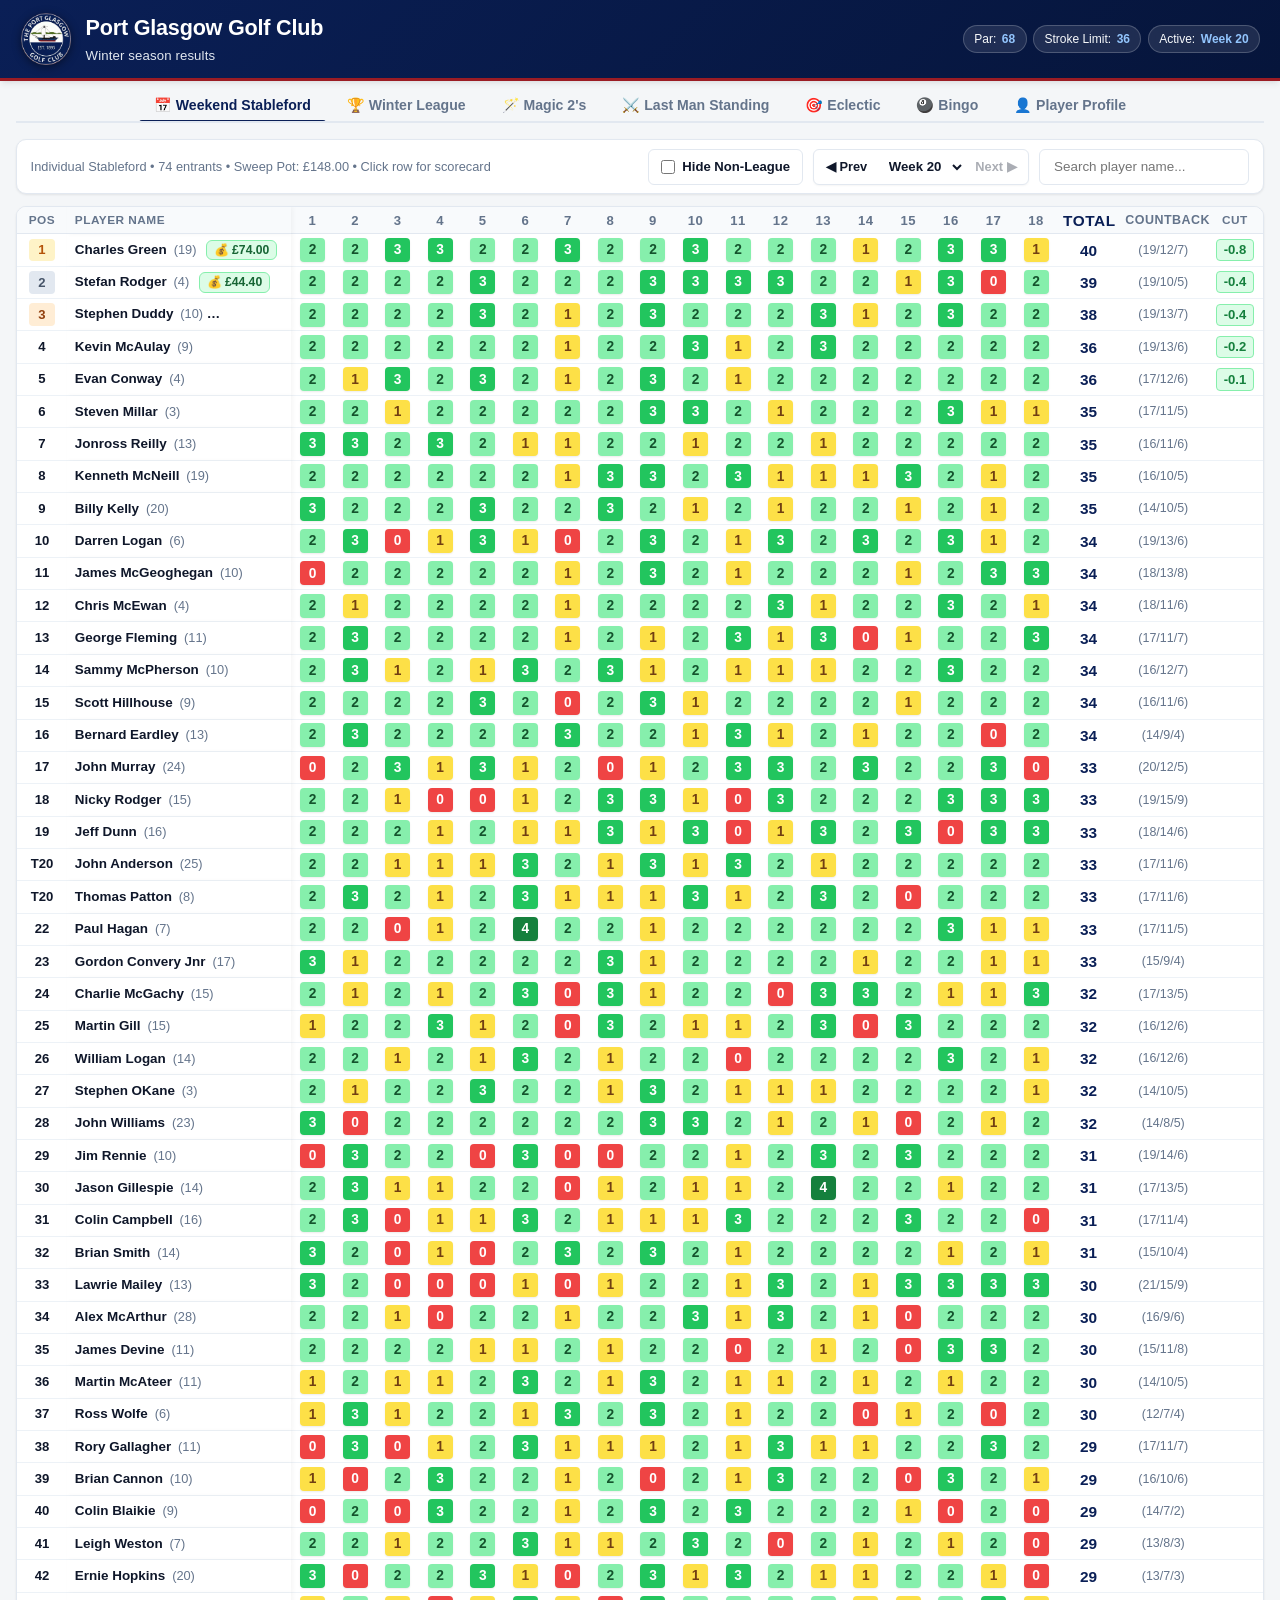
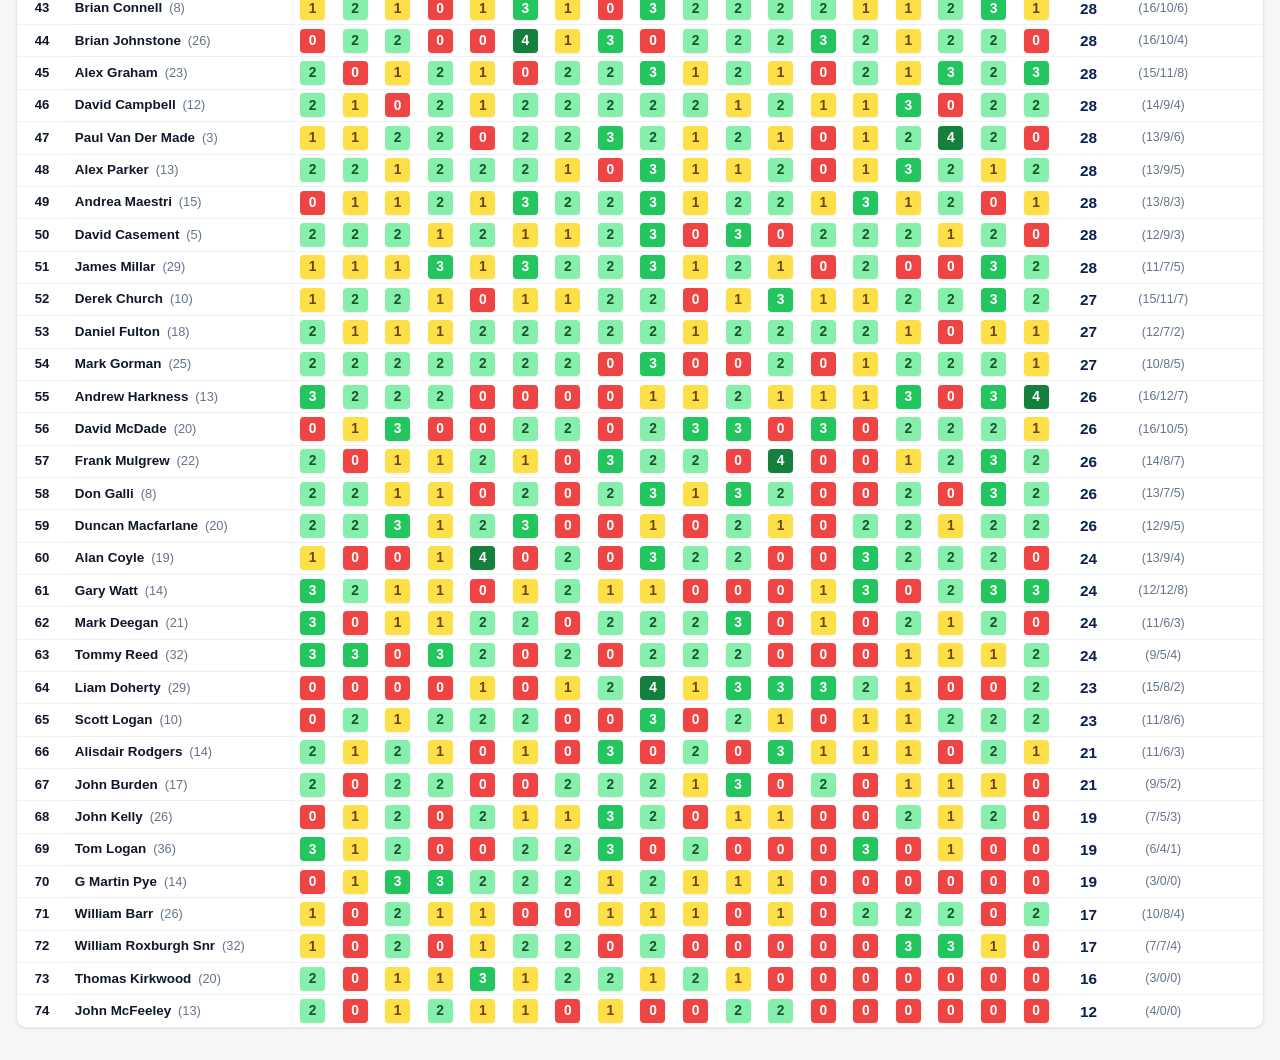
==== index.html @ cb38405d "Refine Magic 2s results display Simplify hole chips, show rollover amounts and prize details, and di" ====
<!DOCTYPE html>
<html lang="en">
<head>
  <meta charset="UTF-8">
  <meta name="viewport" content="width=device-width, initial-scale=1.0">
  <meta http-equiv="Cache-Control" content="no-cache, no-store, must-revalidate">
  <meta http-equiv="Pragma" content="no-cache">
  <meta http-equiv="Expires" content="0">
  <title>Port Glasgow Golf Club - Winter Season Results</title>
  <link rel="stylesheet" href="style.css?v=20261020_magic2s_v3">
  <link rel="icon" type="image/png" href="image/pggc_logo.png">
</head>
<body>

  <!-- Local File Notice Banner (Shown when opened via file:// protocol without a server) -->
  <aside id="local-protocol-banner" class="local-notice" style="display: none;" aria-live="polite">
    <div>
      <strong>ℹ️ Local File Preview Mode:</strong> Running directly from disk via <code>file://</code> protocol. Modern web browsers restrict reading external files via <code>fetch()</code> on local drives. Embedded sample data has been loaded so you can test immediately. Once pushed to <strong>GitHub Pages</strong>, it runs 100% statically without any server. To test live disk JSON files locally, run <code>python -m http.server 8080</code> or run <code>start_server.bat</code>.
    </div>
    <button class="local-notice-close" id="local-notice-close" aria-label="Dismiss notice">&times;</button>
  </aside>

  <!-- Site Header -->
  <header class="site-header">
    <div class="header-container">
      <div class="brand-wrapper">
        <img src="image/pggc_logo.png" alt="Port Glasgow Golf Club Crest" class="brand-logo-img">
        <div class="brand-titles">
          <h1>Port Glasgow Golf Club</h1>
          <p>Winter season results</p>
        </div>
      </div>
      <div class="meta-badges" id="league-meta-badges">
        <span class="meta-pill">Par: <strong id="meta-par">67</strong></span>
        <span class="meta-pill">Stroke Limit: <strong id="meta-stroke-limit">36</strong></span>
        <span class="meta-pill">Active: <strong id="meta-latest-week">Loading...</strong></span>
      </div>
    </div>
  </header>

  <!-- Navigation Tabs -->
  <div class="nav-container">
    <!-- Mobile Competition View Selector (Rendered on screens <= 1024px) -->
    <div class="mobile-nav-wrapper">
      <label for="mobile-tab-select" class="sr-only">Select Competition View</label>
      <select id="mobile-tab-select" class="mobile-nav-select" aria-label="Select Competition View">
        <option value="tab-weekly" selected>📅 Weekend Stableford</option>
        <option value="tab-leaderboard">🏆 Winter League</option>
        <option value="tab-eclectic">🎯 Eclectic</option>
        <option value="tab-magic2s">🪄 Magic 2's</option>
        <option value="tab-lastman">⚔️ Last Man</option>
        <option value="tab-parbingo">🎱 Bingo</option>
        <option value="tab-player">👤 Player Profile</option>
      </select>
    </div>

    <!-- Desktop Tab Navigation (Rendered on screens > 1024px) -->
    <nav class="tab-nav" aria-label="Navigation Tabs">
      <button class="tab-btn active" data-tab="tab-weekly" id="btn-tab-weekly">
        📅 Weekend Stableford
      </button>
      <button class="tab-btn" data-tab="tab-leaderboard" id="btn-tab-leaderboard">
        🏆 Winter League
      </button>
      <button class="tab-btn" data-tab="tab-eclectic" id="btn-tab-eclectic">
        🎯 Eclectic
      </button>
      <button class="tab-btn" data-tab="tab-magic2s" id="btn-tab-magic2s">
        🪄 Magic 2's
      </button>
      <button class="tab-btn" data-tab="tab-lastman" id="btn-tab-lastman">
        ⚔️ Last Man
      </button>
      <button class="tab-btn" data-tab="tab-parbingo" id="btn-tab-parbingo">
        🎱 Bingo
      </button>
      <button class="tab-btn" data-tab="tab-player" id="btn-tab-player">
        👤 Player Profile
      </button>
    </nav>
  </div>

  <!-- Main Content -->
  <main class="main-wrapper">

    <!-- Loading State -->
    <div id="loading-state" class="loading-box">
      <div class="spinner"></div>
      <p>Loading course setup, club roster, and weekly scorecards...</p>
    </div>

    <!-- Error State -->
    <div id="error-state" class="empty-state" style="display: none;">
      <h3 style="color: #b91c1c; margin-bottom: 0.5rem;">Unable to load data</h3>
      <p id="error-message">Please check that the JSON files exist in the data/ directory.</p>
    </div>

    <!-- Tab 1: Weekly Competition -->
    <section id="tab-weekly" class="view-panel active">
      <!-- Info / Control Bar -->
      <div class="panel-header-bar">
        <div class="panel-info-group">
          <p id="weekly-subtitle" class="panel-info-text">Individual Stableford • Click row for scorecard</p>
        </div>
        <div class="panel-options-group">
          <label class="checkbox-control" for="weekly-hide-non-league" title="Hide non-league players / show league members only">
            <input type="checkbox" id="weekly-hide-non-league">
            <span>Hide Non-League</span>
          </label>
        </div>
        <div class="panel-nav-group">
          <div class="week-nav-group">
            <button type="button" id="btn-weekly-prev" class="week-nav-btn" title="View previous week scorecards">◀ Prev</button>
            <select id="week-select" class="select-control week-nav-select" title="Jump to specific week">
              <!-- Weeks populated dynamically -->
            </select>
            <button type="button" id="btn-weekly-next" class="week-nav-btn" title="View next week scorecards">Next ▶</button>
          </div>
        </div>
        <div class="panel-search-group">
          <input type="text" id="weekly-search" class="search-input" placeholder="Search player name...">
        </div>
      </div>

      <!-- Weekly Competition Table -->
      <div class="table-card">
        <div class="table-responsive">
          <table class="data-table" id="weekly-table">
            <thead>
              <tr>
                <th class="text-center pos-col" style="width: 4%;">Pos</th>
                <th class="sticky-col-name player-name-col" style="width: 19%;"><span class="th-full">Player Name</span><span class="th-short">Player</span></th>
                <th class="text-center hole-col" title="Hole 1 points">1</th>
                <th class="text-center hole-col" title="Hole 2 points">2</th>
                <th class="text-center hole-col" title="Hole 3 points">3</th>
                <th class="text-center hole-col" title="Hole 4 points">4</th>
                <th class="text-center hole-col" title="Hole 5 points">5</th>
                <th class="text-center hole-col" title="Hole 6 points">6</th>
                <th class="text-center hole-col" title="Hole 7 points">7</th>
                <th class="text-center hole-col" title="Hole 8 points">8</th>
                <th class="text-center hole-col" title="Hole 9 points">9</th>
                <th class="text-center hole-col" title="Hole 10 points">10</th>
                <th class="text-center hole-col" title="Hole 11 points">11</th>
                <th class="text-center hole-col" title="Hole 12 points">12</th>
                <th class="text-center hole-col" title="Hole 13 points">13</th>
                <th class="text-center hole-col" title="Hole 14 points">14</th>
                <th class="text-center hole-col" title="Hole 15 points">15</th>
                <th class="text-center hole-col" title="Hole 16 points">16</th>
                <th class="text-center hole-col" title="Hole 17 points">17</th>
                <th class="text-center hole-col" title="Hole 18 points">18</th>
                <th class="text-center total-score-col" style="width: 5%;" title="Total Stableford points">Total</th>
                <th class="text-center countback-col" style="width: 7%;" title="Countback: Back 9 / Back 6 / Back 3">Countback</th>
                <th class="text-center cut-col" style="width: 4.5%;" title="Handicap adjustment / cut earned this round">Cut</th>
              </tr>
            </thead>
            <tbody id="weekly-tbody">
              <!-- Rendered dynamically -->
            </tbody>
          </table>
        </div>
      </div>
    </section>

    <!-- Tab 2: Season Leaderboard -->
    <section id="tab-leaderboard" class="view-panel">
      <!-- Info / Control Bar -->
      <div class="panel-header-bar">
        <div class="panel-info-group">
          <p id="leaderboard-subtitle" class="panel-info-text">Best 10 stableford scores</p>
        </div>
        <div class="panel-nav-group">
          <div class="week-nav-group">
            <button type="button" id="btn-leaderboard-prev" class="week-nav-btn" title="View previous week league table">◀ Prev</button>
            <select id="leaderboard-week-select" class="select-control week-nav-select" title="Jump to specific week">
              <!-- Dynamically populated -->
            </select>
            <button type="button" id="btn-leaderboard-next" class="week-nav-btn" title="View next week league table">Next ▶</button>
          </div>
        </div>
        <div class="panel-search-group">
          <input type="text" id="leaderboard-search" class="search-input" placeholder="Search player name...">
        </div>
      </div>

      <!-- Leaderboard Table -->
      <div class="table-card">
        <div class="table-responsive">
          <table class="data-table" id="leaderboard-table">
            <thead>
              <tr>
                <th class="text-center pos-col sortable-th" data-sort="pos" style="width: 4%;" title="Click to sort by Position (Smallest to Largest / Largest to Smallest)"><span class="th-full">Pos</span><span class="th-short">Pos</span><span class="sort-icon"></span></th>
                <th class="sticky-col-name player-name-col" style="width: 18%;"><span class="th-full">Player Name</span><span class="th-short">Player</span></th>
                <th class="text-center total-cut-col sortable-th" data-sort="cut" style="width: 7%;" title="Click to sort by Total Cut (Smallest to Largest / Largest to Smallest)"><span class="th-full">Total Cut</span><span class="th-short">Cut</span><span class="sort-icon"></span></th>
                <th class="text-center rounds-col sortable-th" data-sort="round" style="width: 6%;" title="Click to sort by Rounds Played"><span class="th-full">Rounds</span><span class="th-short">Rounds</span><span class="sort-icon"></span></th>
                <th class="text-center avg-col col-desktop-only sortable-th" data-sort="avg" style="width: 6%;" title="Click to sort by Average points (Sum of all rounds played / Rounds played)"><span class="th-full">Average</span><span class="th-short">Avg</span><span class="sort-icon"></span></th>
                <th class="text-center money-col col-desktop-only sortable-th" data-sort="money" style="width: 8%;" title="Click to sort by Prize Money Won"><span class="th-full">Money Won</span><span class="th-short">Won</span><span class="sort-icon"></span></th>
                <th class="text-center score-col" style="width: 4.4%;" title="1st best score">1</th>
                <th class="text-center score-col" style="width: 4.4%;" title="2nd best score">2</th>
                <th class="text-center score-col" style="width: 4.4%;" title="3rd best score">3</th>
                <th class="text-center score-col" style="width: 4.4%;" title="4th best score">4</th>
                <th class="text-center score-col" style="width: 4.4%;" title="5th best score">5</th>
                <th class="text-center score-col" style="width: 4.4%;" title="6th best score">6</th>
                <th class="text-center score-col" style="width: 4.4%;" title="7th best score">7</th>
                <th class="text-center score-col" style="width: 4.4%;" title="8th best score">8</th>
                <th class="text-center score-col" style="width: 4.4%;" title="9th best score">9</th>
                <th class="text-center score-col" style="width: 4.4%;" title="10th best score">10</th>
                <th class="text-center total-score-col sortable-th" data-sort="total" style="width: 7%;" title="Click to sort by Total Score"><span class="th-full">Total</span><span class="th-short">Total</span><span class="sort-icon"></span></th>
                <th class="text-center hilo-col col-mobile-only" title="Best score / 10th best score (Drop score)">Hi/Lo</th>
              </tr>
            </thead>
            <tbody id="leaderboard-tbody">
              <!-- Rendered dynamically -->
            </tbody>
          </table>
        </div>
      </div>
    </section>

    <!-- Tab: Eclectic Competition -->
    <section id="tab-eclectic" class="view-panel">
      <!-- Info / Control Bar -->
      <div class="panel-header-bar">
        <div class="panel-info-group">
          <p id="eclectic-subtitle" class="panel-info-text">Best Stableford score on each hole accumulated across all rounds • Ranked by Eclectic total</p>
        </div>
        <div class="panel-options-group">
          <div class="filter-group">
            <label for="eclectic-scoring-mode">Winner:</label>
            <select id="eclectic-scoring-mode" class="select-control" title="Rank by Nett or Points">
              <option value="nett" selected>Nett</option>
              <option value="points">Points</option>
            </select>
          </div>
          <label class="checkbox-control" for="eclectic-hide-non-league" title="Hide non-league players / show league members only">
            <input type="checkbox" id="eclectic-hide-non-league">
            <span>Hide Non-League</span>
          </label>
        </div>
        <div class="panel-nav-group">
          <div class="week-nav-group">
            <button type="button" id="btn-eclectic-prev" class="week-nav-btn" title="View previous week eclectic table">◀ Prev</button>
            <select id="eclectic-week-select" class="select-control week-nav-select" title="Jump to specific week">
              <!-- Dynamically populated -->
            </select>
            <button type="button" id="btn-eclectic-next" class="week-nav-btn" title="View next week eclectic table">Next ▶</button>
          </div>
        </div>
        <div class="panel-search-group">
          <input type="text" id="eclectic-search" class="search-input" placeholder="Search player name...">
        </div>
      </div>

      <!-- Eclectic Table -->
      <div class="table-card">
        <div class="table-responsive">
          <table class="data-table" id="eclectic-table">
            <thead>
              <tr id="eclectic-thead-tr">
                <th class="text-center pos-col" style="width: 4%;">Pos</th>
                <th class="sticky-col-name player-name-col" style="width: 18%;"><span class="th-full">Player Name</span><span class="th-short">Player</span></th>
                <th class="text-center rounds-col" style="width: 5%;" title="Rounds played up to this week"><span class="th-full">Rounds</span><span class="th-short">Rounds</span></th>
                <th class="text-center total-score-col points-col" style="width: 5.5%;" title="Eclectic Total Stableford points"><span class="th-full">Points</span><span class="th-short">Pts</span></th>
                <th class="text-center total-score-col nett-col" style="width: 5.5%;" title="Nett Score (Points - playing handicap strokes as of this round)">Nett</th>
                <th class="text-center hole-col" title="Hole 1 best score">1</th>
                <th class="text-center hole-col" title="Hole 2 best score">2</th>
                <th class="text-center hole-col" title="Hole 3 best score">3</th>
                <th class="text-center hole-col" title="Hole 4 best score">4</th>
                <th class="text-center hole-col" title="Hole 5 best score">5</th>
                <th class="text-center hole-col" title="Hole 6 best score">6</th>
                <th class="text-center hole-col" title="Hole 7 best score">7</th>
                <th class="text-center hole-col" title="Hole 8 best score">8</th>
                <th class="text-center hole-col" title="Hole 9 best score">9</th>
                <th class="text-center hole-col" title="Hole 10 best score">10</th>
                <th class="text-center hole-col" title="Hole 11 best score">11</th>
                <th class="text-center hole-col" title="Hole 12 best score">12</th>
                <th class="text-center hole-col" title="Hole 13 best score">13</th>
                <th class="text-center hole-col" title="Hole 14 best score">14</th>
                <th class="text-center hole-col" title="Hole 15 best score">15</th>
                <th class="text-center hole-col" title="Hole 16 best score">16</th>
                <th class="text-center hole-col" title="Hole 17 best score">17</th>
                <th class="text-center hole-col" title="Hole 18 best score">18</th>
              </tr>
            </thead>
            <tbody id="eclectic-tbody">
              <!-- Rendered dynamically -->
            </tbody>
          </table>
        </div>
      </div>
    </section>

    <!-- Tab: Magic 2's Competition -->
    <section id="tab-magic2s" class="view-panel">
      <!-- Info / Control Bar -->
      <div class="panel-header-bar">
        <div class="panel-info-group">
          <p id="magic2s-subtitle" class="panel-info-text">£1.00 per entrant • League members only • Gross 2 on 3 drawn Par 3s (or any Par 4 / Par 5) • Unwon prize pots roll over</p>
        </div>
        <div class="panel-nav-group">
          <div class="week-nav-group">
            <button type="button" id="btn-magic2s-prev" class="week-nav-btn" title="View previous week Magic 2's">◀ Prev</button>
            <select id="magic2s-week-select" class="select-control week-nav-select" title="Jump to specific week">
              <!-- Dynamically populated -->
            </select>
            <button type="button" id="btn-magic2s-next" class="week-nav-btn" title="View next week Magic 2's">Next ▶</button>
          </div>
        </div>
        <div class="panel-search-group">
          <input type="text" id="magic2s-search" class="search-input" placeholder="Search player name...">
        </div>
      </div>

      <!-- Drawn Holes & Prize Pot Callout Banner -->
      <div id="magic2s-draw-card" class="magic2s-banner">
        <!-- Rendered dynamically -->
      </div>

      <!-- Magic 2's Financial & Entrant Breakdown Metric Cards -->
      <div id="magic2s-metrics-card" class="magic2s-stats-grid">
        <!-- Rendered dynamically -->
      </div>

      <!-- Weekly Magic 2's Table -->
      <div class="table-card" id="magic2s-weekly-table-card">
        <div class="table-responsive">
          <table class="data-table" id="magic2s-weekly-table">
            <thead>
              <tr>
                <th class="text-center week-col" style="width: 55px;" title="Competition Week"><span class="th-full">Week</span><span class="th-short">Wk</span></th>
                <th class="sticky-col-name player-name-col" style="width: 260px;"><span class="th-full">Player Name</span><span class="th-short">Player</span></th>
                <th class="text-center magic2s-count-col" style="width: 90px;" title="Number of Magic 2s scored this round"><span class="th-full">Magic 2s</span><span class="th-short">Magic</span></th>
                <th class="text-center magic2s-details-col" style="width: 260px;" title="All 6 Par 3s: Grey = Non-qualifier, Green = Qualifier, Gold = Magic 2"><span class="th-full">Details</span><span class="th-short">Details</span></th>
                <th class="text-center magic2s-prize-col" style="width: 100px;" title="Magic 2's Prize Won"><span class="th-full">Prize</span><span class="th-short">Prize</span></th>
              </tr>
            </thead>
            <tbody id="magic2s-weekly-tbody">
              <!-- Rendered dynamically -->
            </tbody>
          </table>
        </div>
      </div>
    </section>

    <!-- Tab 5: Last Man Standing -->
    <section id="tab-lastman" class="view-panel">
      <!-- Info / Control Bar -->
      <div class="panel-header-bar">
        <div class="panel-info-group">
          <p id="lastman-subtitle" class="panel-info-text">Survival countdown competition • Need ≥ 2 pts on active hole to proceed • Lives save missed weeks • Last man standing wins</p>
        </div>
        <div class="panel-options-group">
          <div class="filter-group">
            <label for="lastman-filter-status">Status:</label>
            <select id="lastman-filter-status" class="select-control">
              <option value="all">All Entrants</option>
              <option value="alive">Alive Only</option>
              <option value="eliminated">Eliminated Only</option>
            </select>
          </div>
        </div>
        <div class="panel-nav-group">
          <div class="week-nav-group">
            <button type="button" id="btn-lastman-prev" class="week-nav-btn" title="View previous week">◀ Prev</button>
            <select id="lastman-week-select" class="select-control week-nav-select" title="Jump to specific week">
              <!-- Dynamically populated -->
            </select>
            <button type="button" id="btn-lastman-next" class="week-nav-btn" title="View next week">Next ▶</button>
          </div>
        </div>
        <div class="panel-search-group">
          <input type="text" id="lastman-search" class="search-input" placeholder="Search player name...">
        </div>
      </div>

      <!-- Last Man Settings Bar -->
      <div class="lastman-settings-bar" id="lastman-settings-bar">
        <div class="lastman-settings-header">
          <span class="settings-title">⚙️ Competition Settings</span>
          <span class="settings-subtitle">Defaults loaded from <code>config/lastman.json</code></span>
        </div>
        <div class="lastman-settings-controls">
          <div class="setting-item">
            <label for="lastman-cfg-points">Qualify Points:</label>
            <select id="lastman-cfg-points" class="select-control">
              <option value="2">≥ 2 Points (Standard)</option>
              <option value="1">≥ 1 Point (Lenient)</option>
            </select>
          </div>
          <div class="setting-item">
            <label for="lastman-cfg-order">Hole Order:</label>
            <select id="lastman-cfg-order" class="select-control">
              <option value="si_desc">SI 18 - SI 1</option>
              <option value="si_asc">SI 1 - SI 18</option>
              <option value="hole_asc">Hole 1 - Hole 18</option>
              <option value="hole_desc">Hole 18 - Hole 1</option>
            </select>
          </div>
          <div class="setting-item">
            <label for="lastman-cfg-eligibility">Eligibility:</label>
            <select id="lastman-cfg-eligibility" class="select-control">
              <option value="league">Winter League Only</option>
              <option value="all">All Club Members</option>
            </select>
          </div>
          <div class="setting-item">
            <label for="lastman-cfg-lives">Starting Lives:</label>
            <select id="lastman-cfg-lives" class="select-control">
              <option value="0">0 Lives</option>
              <option value="1">1 Life</option>
              <option value="2">2 Lives</option>
              <option value="3">3 Lives</option>
              <option value="4">4 Lives</option>
              <option value="5">5 Lives</option>
            </select>
          </div>
          <div class="setting-item">
            <label class="checkbox-control" for="lastman-cfg-hide-unplayed" title="Hide players who were eliminated due to running out of lives without having played any round">
              <input type="checkbox" id="lastman-cfg-hide-unplayed">
              <span>Hide 0-round eliminations</span>
            </label>
          </div>
          <button type="button" id="btn-reset-lastman-cfg" class="quick-pick-btn" title="Reset settings to config/lastman.json values">
            ↺ Reset
          </button>
        </div>
      </div>

      <!-- Last Man Summary Banner -->
      <div class="lastman-banner-card" id="lastman-banner">
        <!-- Rendered dynamically -->
      </div>

      <!-- Last Man Table -->
      <div class="table-card">
        <div class="table-responsive">
          <table class="data-table" id="lastman-table">
            <thead>
              <tr id="lastman-thead-tr">
                <!-- Rendered dynamically -->
              </tr>
            </thead>
            <tbody id="lastman-tbody">
              <!-- Rendered dynamically -->
            </tbody>
          </table>
        </div>
      </div>
    </section>

    <!-- Tab: Bingo (Gross Pars & Net Birdies) -->
    <section id="tab-parbingo" class="view-panel">
      <!-- Info / Control Bar -->
      <div class="panel-header-bar">
        <div class="panel-info-group">
          <p id="parbingo-subtitle" class="panel-info-text">First player to record a qualifying score on every hole wins</p>
        </div>
        <div class="panel-options-group">
          <div class="bingo-mode-toggle" role="group" aria-label="Bingo Mode Selection">
            <button type="button" id="btn-bingo-mode-gross" class="bingo-mode-btn active" title="Show Gross Pars Bingo (Gross par or better on every hole)">Gross Pars</button>
            <button type="button" id="btn-bingo-mode-nett" class="bingo-mode-btn" title="Show Net Birdies Bingo (Nett birdie or better on every hole)">Net Birdies</button>
          </div>
          <div class="filter-group">
            <label for="parbingo-filter-eligibility">Eligibility:</label>
            <select id="parbingo-filter-eligibility" class="select-control" title="Filter by competition eligibility">
              <option value="league" selected>League Members Only</option>
              <option value="all">All Players (Open)</option>
            </select>
          </div>
        </div>
        <div class="panel-nav-group">
          <div class="week-nav-group">
            <button type="button" id="btn-parbingo-prev" class="week-nav-btn" title="View previous week Bingo">◀ Prev</button>
            <select id="parbingo-week-select" class="select-control week-nav-select" title="Jump to specific week">
              <!-- Dynamically populated -->
            </select>
            <button type="button" id="btn-parbingo-next" class="week-nav-btn" title="View next week Bingo">Next ▶</button>
          </div>
        </div>
        <div class="panel-search-group">
          <input type="text" id="parbingo-search" class="search-input" placeholder="Search player name...">
        </div>
      </div>

      <!-- Winner / Progress Callout Banner -->
      <div id="parbingo-banner" class="parbingo-banner-card">
        <!-- Rendered dynamically -->
      </div>

      <!-- Par Bingo Table -->
      <div class="table-card">
        <div class="table-responsive">
          <table class="data-table" id="parbingo-table">
            <thead>
              <tr id="parbingo-thead-tr">
                <!-- Dynamically populated -->
              </tr>
            </thead>
            <tbody id="parbingo-tbody">
              <!-- Rendered dynamically -->
            </tbody>
          </table>
        </div>
      </div>
    </section>

    <!-- Tab: Player Profile & Handicap Roster -->
    <section id="tab-player" class="view-panel">
      <!-- Sub-view Mode Switcher Bar -->
      <div class="panel-header-bar players-mode-bar">
        <div class="players-mode-toggle" role="group" aria-label="Player Profile View Selection">
          <button type="button" id="btn-players-mode-profile" class="players-mode-btn active" title="View Individual Player Profile & Scorecards">👤 Player Details</button>
          <button type="button" id="btn-players-mode-roster" class="players-mode-btn" title="View League Handicap Matrix & Cuts Roster">📋 Handicap Roster</button>
        </div>
      </div>

      <!-- Sub-view 1: Individual Player Profile & Season Record -->
      <div id="players-profile-view" class="players-subview">
        <!-- Info / Control Bar -->
        <div class="panel-header-bar">
          <div class="panel-info-group">
            <p class="panel-info-text">Inspect complete scoring history, individual scorecards, scoring averages, and tournament winnings for any member</p>
          </div>
          <div class="panel-options-group">
            <button type="button" id="btn-goto-roster" class="quick-pick-btn" title="View full league handicap matrix">📋 View Handicap Roster</button>
          </div>
          <div class="panel-search-group">
            <div class="player-search-wrapper">
              <input type="text" id="player-search-input" class="search-input" placeholder="Search player name..." autocomplete="off">
              <div id="player-suggestions" class="player-suggestions-box" style="display: none;"></div>
            </div>
          </div>
        </div>

        <!-- Player Content Area -->
        <div id="player-content-area">
          <!-- Initial prompt when no player selected -->
          <div id="player-empty-prompt" class="empty-state">
            <div style="font-size: 2.5rem; margin-bottom: 0.5rem;">🏌️‍♂️</div>
            <h3 style="font-size: 1.15rem; color: var(--text-main); margin-bottom: 0.35rem;">Select a Member to Track</h3>
            <p style="color: var(--text-muted); max-width: 500px; margin: 0 auto 1.25rem auto;">
              Search for a club member above or pick from the active players below to inspect their full season record of Stableford scores.
            </p>
            <div id="player-quick-picks" class="quick-picks-container">
              <!-- Dynamic quick pick buttons -->
            </div>
          </div>

          <!-- Selected Player Details Card -->
          <div id="player-details-card" style="display: none;">
            <!-- Profile Header Banner -->
            <div class="player-profile-banner">
              <div class="player-profile-main">
                <div class="player-avatar-badge">👤</div>
                <div>
                  <div class="player-profile-name-row">
                    <h3 id="player-card-name" class="player-profile-name">-</h3>
                    <span id="player-card-badge" class="badge-league">League</span>
                  </div>
                  <div class="player-profile-meta" id="player-card-meta">
                    <!-- Chips populated dynamically -->
                  </div>
                </div>
              </div>
              <div class="player-profile-stats" id="player-card-stats">
                <!-- Stat pills populated dynamically -->
              </div>
            </div>

            <!-- Rounds Table Card Container (Rendered dynamically via shared buildPlayerRoundsTableCardHtml) -->
            <div id="player-rounds-container"></div>
          </div>
        </div>
      </div>

      <!-- Sub-view 2: Handicap Roster Matrix -->
      <div id="players-roster-view" class="players-subview" style="display: none;">
        <!-- Info / Control Bar -->
        <div class="panel-header-bar">
          <div class="panel-info-group">
            <p class="panel-info-text">Chronological matrix of weekly handicap adjustments and active indexes • Tap any player to inspect</p>
          </div>
          <div class="panel-options-group">
            <button type="button" id="btn-back-to-profile" class="quick-pick-btn" title="Return to Player Details view">👤 Player Details</button>
            <div class="filter-group">
              <label for="handicap-filter-league">Filter:</label>
              <select id="handicap-filter-league" class="select-control">
                <option value="all">All Members</option>
                <option value="league" selected>League Members Only</option>
                <option value="cut">Players with Cuts / Adjustments</option>
              </select>
            </div>
            <button type="button" id="btn-toggle-cuts-rules" class="quick-pick-btn" title="View or hide active handicap cut rules & tier breakdown">⚙️ Cuts Rules</button>
          </div>
          <div class="panel-search-group">
            <input type="text" id="handicap-search" class="search-input" placeholder="Search player name...">
          </div>
        </div>

        <!-- Collapsible Cuts Rules Card -->
        <div id="cuts-rules-card" class="table-card" style="display: none; margin-bottom: 1.25rem;">
          <div style="padding: 0.85rem 1.25rem; border-bottom: 1px solid var(--border); display: flex; justify-content: space-between; align-items: center; background: #f8fafc;">
            <div>
              <h3 style="font-size: 0.95rem; font-weight: 700; color: var(--text-main); margin-bottom: 0.2rem;">⚙️ Active Handicap Cut System (from <code>config/cuts.json</code>)</h3>
              <p style="font-size: 0.8rem; color: var(--text-muted); margin: 0;">Fully configurable in <code>config/cuts.json</code>. Run <code>node process_raw.js</code> after editing to update the offline preview.</p>
            </div>
            <button type="button" id="btn-close-cuts-rules" class="quick-pick-btn" style="padding: 0.25rem 0.6rem; font-size: 0.8rem;">✕ Close</button>
          </div>
          <div id="cuts-rules-content" style="padding: 1rem 1.25rem;">
            <!-- Dynamically populated from state.cutsConfig -->
          </div>
        </div>

        <!-- Handicap Matrix Table -->
        <div class="table-card">
          <div class="table-responsive">
            <table class="data-table" id="handicap-table">
              <thead>
                <tr id="handicap-thead-tr">
                  <th class="sticky-col-name player-name-col"><span class="th-full">Player Name</span><span class="th-short">Player</span></th>
                  <th class="text-center hci-col" title="Starting Handicap Index"><span class="th-full">Start<br>HCI</span><span class="th-short">Start</span></th>
                  <!-- Dynamic Week Columns (W1, W2...) -->
                  <th class="text-center current-hci-col" title="Current Active Handicap Index"><span class="th-full">Current<br>HCI</span><span class="th-short">Now</span></th>
                  <th class="text-center total-cut-col" title="Total Cuts and Adjustments"><span class="th-full">Total<br>Cuts</span><span class="th-short">Cuts</span></th>
                </tr>
              </thead>
              <tbody id="handicap-tbody">
                <!-- Rendered dynamically -->
              </tbody>
            </table>
          </div>
        </div>
      </div>
    </section>

  </main>

  <script src="data/data.js?v=20261020_magic2s_v3"></script>
  <script src="app.js?v=20261020_magic2s_v3"></script>
</body>
</html>
---- style.css ----
:root {
  --primary: #0a1f56;
  --primary-hover: #07153e;
  --primary-light: #eff3fa;
  --accent-red: #9b1c24;
  --accent-gold: #c59b27;
  --accent-gold-light: #fbf5e6;
  --bg-page: #f4f6f8;
  --surface: #ffffff;
  --surface-alt: #f8fafc;
  --border: #e2e8f0;
  --border-light: #edf2f7;
  --text-main: #0f172a;
  --text-muted: #64748b;
  --text-light: #94a3b8;
  --cut-negative: #b91c1c;
  --cut-badge-bg: #fee2e2;
  --badge-league-bg: #dcfce7;
  --badge-league-text: #166534;
  --badge-guest-bg: #f1f5f9;
  --badge-guest-text: #475569;
  --shadow-sm: 0 1px 3px rgba(0, 0, 0, 0.05), 0 1px 2px rgba(0, 0, 0, 0.03);
  --shadow-md: 0 4px 6px -1px rgba(0, 0, 0, 0.07), 0 2px 4px -2px rgba(0, 0, 0, 0.05);
  --shadow-lg: 0 10px 15px -3px rgba(0, 0, 0, 0.08), 0 4px 6px -4px rgba(0, 0, 0, 0.04);
  --radius-sm: 6px;
  --radius-md: 10px;
  --radius-lg: 14px;
}

* {
  box-sizing: border-box;
  margin: 0;
  padding: 0;
}

body {
  font-family: -apple-system, BlinkMacSystemFont, "Segoe UI", Roboto, "Helvetica Neue", Arial, sans-serif;
  background-color: var(--bg-page);
  color: var(--text-main);
  line-height: 1.5;
  -webkit-font-smoothing: antialiased;
  min-height: 100vh;
  display: flex;
  flex-direction: column;
}

/* Local File Protocol Banner */
.local-notice {
  background: #fffbeb;
  border-bottom: 2px solid #fde68a;
  color: #92400e;
  padding: 0.75rem 1.25rem;
  font-size: 0.85rem;
  line-height: 1.45;
  display: flex;
  align-items: center;
  justify-content: space-between;
  gap: 1rem;
}

.local-notice strong {
  color: #78350f;
}

.local-notice-close {
  background: none;
  border: none;
  font-size: 1.25rem;
  color: #b45309;
  cursor: pointer;
  line-height: 1;
}

/* Header & Club Banner */
.site-header {
  background: linear-gradient(135deg, #0a1f56 0%, #06153b 100%);
  color: #ffffff;
  padding: 0.75rem 1.25rem;
  box-shadow: var(--shadow-md);
  border-bottom: 3px solid var(--accent-red);
}

.header-container {
  max-width: 1680px;
  width: 100%;
  margin: 0 auto;
  display: flex;
  flex-direction: column;
  gap: 0.75rem;
}

@media (min-width: 768px) {
  .header-container {
    flex-direction: row;
    justify-content: space-between;
    align-items: center;
  }
}

.brand-wrapper {
  display: flex;
  align-items: center;
  gap: 0.85rem;
}

.brand-logo-img {
  width: 52px;
  height: 52px;
  object-fit: contain;
  flex-shrink: 0;
  filter: drop-shadow(0 2px 5px rgba(0, 0, 0, 0.45));
  transition: transform 0.2s ease;
}

.brand-logo-img:hover {
  transform: scale(1.04);
}

.brand-titles h1 {
  font-size: 1.35rem;
  font-weight: 700;
  letter-spacing: -0.01em;
  margin-bottom: 0.1rem;
  color: #ffffff;
}

.brand-titles p {
  color: #e2e8f0;
  font-size: 0.825rem;
  font-weight: 500;
  letter-spacing: 0.01em;
}

.meta-badges {
  display: flex;
  flex-wrap: wrap;
  gap: 0.4rem;
  align-items: center;
}

.meta-pill {
  background: rgba(255, 255, 255, 0.1);
  border: 1px solid rgba(255, 255, 255, 0.2);
  border-radius: 9999px;
  padding: 0.25rem 0.65rem;
  font-size: 0.75rem;
  font-weight: 500;
  color: #f8fafc;
  display: inline-flex;
  align-items: center;
  gap: 0.35rem;
  backdrop-filter: blur(4px);
}

.meta-pill strong {
  color: #93c5fd;
  font-weight: 600;
}

/* Utility: Screen reader only */
.sr-only {
  position: absolute;
  width: 1px;
  height: 1px;
  padding: 0;
  margin: -1px;
  overflow: hidden;
  clip: rect(0, 0, 0, 0);
  white-space: nowrap;
  border-width: 0;
}

/* Tab Navigation */
.nav-container {
  max-width: 1680px;
  margin: 0 auto;
  padding: 0.5rem 1rem 0.25rem 1rem;
  width: 100%;
}

.mobile-nav-wrapper {
  display: none;
}

.mobile-nav-select {
  width: 100%;
  height: 44px;
  background: var(--surface);
  border: 2px solid var(--primary);
  border-radius: var(--radius-md);
  padding: 0 0.85rem;
  font-size: 0.95rem;
  font-weight: 700;
  color: var(--primary);
  box-shadow: var(--shadow-sm);
  outline: none;
  cursor: pointer;
  appearance: auto;
  -webkit-appearance: menulist;
  box-sizing: border-box;
}

.tab-nav {
  display: flex;
  justify-content: center;
  gap: 0.35rem;
  border-bottom: 2px solid var(--border);
  overflow-x: auto;
  -webkit-overflow-scrolling: touch;
  scrollbar-width: none;
}

.tab-nav::-webkit-scrollbar {
  display: none;
}

.tab-btn {
  background: transparent;
  border: none;
  outline: none;
  padding: 0.5rem 0.95rem;
  font-size: 0.88rem;
  font-weight: 600;
  color: var(--text-muted);
  cursor: pointer;
  border-radius: var(--radius-sm) var(--radius-sm) 0 0;
  display: flex;
  align-items: center;
  gap: 0.4rem;
  position: relative;
  transition: all 0.2s ease;
  white-space: nowrap;
}

.tab-btn:hover {
  color: var(--primary);
  background: rgba(10, 31, 86, 0.05);
}

.tab-btn.active {
  color: var(--primary);
}

.tab-btn.active::after {
  content: "";
  position: absolute;
  bottom: -2px;
  left: 0;
  right: 0;
  height: 3px;
  background: var(--primary);
  border-radius: 3px 3px 0 0;
}

/* Main Content Area */
.main-wrapper {
  max-width: 1680px;
  margin: 0 auto;
  padding: 0.75rem 1rem 2rem 1rem;
  width: 100%;
  flex: 1;
}

.view-panel {
  display: none;
  animation: fadeIn 0.25s ease-in-out;
}

.view-panel.active {
  display: block;
}

@keyframes fadeIn {
  from {
    opacity: 0;
    transform: translateY(4px);
  }
  to {
    opacity: 1;
    transform: translateY(0);
  }
}

/* Control Bar & Filter Cards - Standardized Info Bar */
.panel-header-bar {
  background: var(--surface);
  border: 1px solid var(--border);
  border-radius: var(--radius-md);
  padding: 0.55rem 0.85rem;
  margin-bottom: 0.75rem;
  box-shadow: var(--shadow-sm);
  display: flex;
  flex-direction: row;
  align-items: center;
  justify-content: flex-end;
  flex-wrap: nowrap !important;
  gap: 0.65rem;
  box-sizing: border-box;
  width: 100%;
}

.panel-info-group {
  display: flex;
  align-items: center;
  margin-right: auto;
  flex-shrink: 1;
  min-width: 0;
  overflow: hidden;
}

.panel-options-group {
  display: flex;
  align-items: center;
  gap: 0.65rem;
  flex-shrink: 0;
  white-space: nowrap;
}

.panel-nav-group {
  display: flex;
  align-items: center;
  flex-shrink: 0;
}

.panel-search-group {
  display: flex;
  align-items: center;
  flex-shrink: 0;
}

.panel-search-group .search-input {
  width: 210px;
  min-width: 170px;
}

.panel-info-text {
  font-size: 0.8rem;
  color: var(--text-muted);
  white-space: nowrap;
  overflow: hidden;
  text-overflow: ellipsis;
  margin: 0;
  min-width: 0;
  flex-shrink: 1;
}

/* Standardized 36px control height for seamless alignment across all pages */
.select-control {
  height: 36px;
  background: var(--surface);
  border: 1px solid var(--border);
  border-radius: var(--radius-sm);
  padding: 0 0.7rem;
  font-size: 0.84rem;
  font-weight: 600;
  color: var(--text-main);
  outline: none;
  cursor: pointer;
  transition: all 0.2s ease;
  box-sizing: border-box;
}

.select-control:focus {
  border-color: var(--primary);
  box-shadow: 0 0 0 2px var(--primary-light);
}

.week-nav-group {
  display: inline-flex;
  align-items: center;
  height: 36px;
  background: var(--surface);
  border: 1px solid var(--border);
  border-radius: var(--radius-sm);
  padding: 1px;
  box-sizing: border-box;
  box-shadow: 0 1px 2px rgba(0, 0, 0, 0.04);
}

.week-nav-btn {
  height: 32px;
  background: transparent;
  border: none;
  padding: 0 0.65rem;
  font-size: 0.8rem;
  font-weight: 600;
  color: var(--text-main);
  cursor: pointer;
  border-radius: var(--radius-sm);
  transition: all 0.15s ease;
  display: inline-flex;
  align-items: center;
  justify-content: center;
  user-select: none;
  white-space: nowrap;
}

.week-nav-btn:hover:not(:disabled) {
  background: var(--primary-light);
  color: var(--primary);
}

.week-nav-btn:disabled {
  opacity: 0.35;
  cursor: not-allowed;
}

.week-nav-select {
  height: 32px !important;
  border: none !important;
  background: transparent !important;
  box-shadow: none !important;
  padding: 0 0.45rem !important;
  font-size: 0.825rem !important;
  font-weight: 700 !important;
  color: var(--text-main) !important;
  cursor: pointer;
}

.search-input {
  height: 36px;
  background: var(--surface);
  border: 1px solid var(--border);
  border-radius: var(--radius-sm);
  padding: 0 0.85rem;
  font-size: 0.84rem;
  color: var(--text-main);
  outline: none;
  min-width: 220px;
  box-sizing: border-box;
  transition: all 0.2s ease;
}

.search-input:focus {
  border-color: var(--primary);
  box-shadow: 0 0 0 2px var(--primary-light);
}

.filter-group {
  display: inline-flex;
  align-items: center;
  gap: 0.35rem;
}

.filter-group label {
  font-size: 0.82rem;
  font-weight: 600;
  color: var(--text-muted);
  white-space: nowrap;
}

.checkbox-control {
  display: inline-flex;
  align-items: center;
  gap: 0.45rem;
  height: 36px;
  padding: 0 0.75rem;
  background: var(--surface);
  border: 1px solid var(--border);
  border-radius: var(--radius-sm);
  font-size: 0.82rem;
  font-weight: 600;
  color: var(--text-main);
  cursor: pointer;
  user-select: none;
  white-space: nowrap;
  box-sizing: border-box;
  transition: all 0.15s ease;
}

.checkbox-control:hover {
  background: var(--surface-alt);
  border-color: #cbd5e1;
}

.checkbox-control input[type="checkbox"] {
  width: 14px;
  height: 14px;
  cursor: pointer;
  accent-color: var(--primary);
  margin: 0;
}

.quick-pick-btn {
  display: inline-flex;
  align-items: center;
  justify-content: center;
  height: 36px;
  padding: 0 0.85rem;
  background: var(--surface);
  border: 1px solid var(--border);
  border-radius: var(--radius-sm);
  font-size: 0.82rem;
  font-weight: 600;
  color: var(--text-main);
  cursor: pointer;
  transition: all 0.15s ease;
  white-space: nowrap;
  box-sizing: border-box;
}

.quick-pick-btn:hover {
  background: var(--primary-light);
  border-color: var(--primary);
  color: var(--primary);
}

.player-search-wrapper {
  position: relative;
  min-width: 220px;
}

.magic2s-banner {
  background: linear-gradient(135deg, #f0fdf4 0%, #dcfce7 100%);
  border: 1px solid #bbf7d0;
  border-radius: var(--radius-md);
  padding: 0.75rem 1rem;
  margin-bottom: 0.75rem;
  box-shadow: var(--shadow-sm);
  display: flex;
  flex-direction: column;
  gap: 0.5rem;
}

@media (min-width: 768px) {
  .magic2s-banner {
    flex-direction: row;
    align-items: center;
    justify-content: space-between;
  }
}

.magic2s-draw-holes {
  display: flex;
  align-items: center;
  gap: 0.4rem;
  flex-wrap: wrap;
}

.magic2s-draw-chip {
  display: inline-flex;
  align-items: center;
  padding: 0.2rem 0.6rem;
  background: #ffffff;
  border: 1.5px solid #16a34a;
  border-radius: 9999px;
  font-size: 0.8rem;
  font-weight: 700;
  color: #15803d;
  box-shadow: 0 1px 2px rgba(0, 0, 0, 0.05);
}

.magic2s-bonus-chip {
  display: inline-flex;
  align-items: center;
  padding: 0.2rem 0.55rem;
  background: #fef3c7;
  border: 1px solid #fde047;
  border-radius: 9999px;
  font-size: 0.76rem;
  font-weight: 600;
  color: #92400e;
}

.magic2s-pot-pill {
  display: inline-flex;
  align-items: center;
  padding: 0.25rem 0.65rem;
  background: #ffffff;
  border: 1px solid #86efac;
  border-radius: 9999px;
  font-size: 0.8rem;
  color: #166534;
  box-shadow: 0 1px 2px rgba(0, 0, 0, 0.04);
  font-variant-numeric: tabular-nums;
  white-space: nowrap;
}

.magic2s-pot-pill strong {
  margin-left: 0.25rem;
  color: #14532d;
}

.magic2s-rollover-badge {
  display: inline-flex;
  align-items: center;
  padding: 0.25rem 0.65rem;
  background: #fef2f2;
  border: 1px solid #fca5a5;
  border-radius: 9999px;
  font-size: 0.8rem;
  font-weight: 700;
  color: #991b1b;
  box-shadow: 0 1px 2px rgba(185, 28, 28, 0.06);
  font-variant-numeric: tabular-nums;
  white-space: nowrap;
}

.magic2s-rollover-in {
  display: inline-flex;
  align-items: center;
  padding: 0.2rem 0.55rem;
  background: #eff6ff;
  border: 1px solid #93c5fd;
  border-radius: 9999px;
  font-size: 0.78rem;
  font-weight: 700;
  color: #1e40af;
  font-variant-numeric: tabular-nums;
  white-space: nowrap;
}

.magic2-hole-tag {
  display: inline-flex;
  align-items: center;
  gap: 4px;
  padding: 2px 7px;
  margin: 2px;
  font-size: 0.75rem;
  font-weight: 700;
  border-radius: 4px;
  vertical-align: middle;
}

.magic2-hole-tag.par3 {
  background: #dcfce7;
  color: #166534;
  border: 1px solid #86efac;
}

.magic2-hole-tag.bonus {
  background: #fef08a;
  color: #854d0e;
  border: 1px solid #facc15;
}

.badge-twos-count {
  display: inline-flex;
  align-items: center;
  justify-content: center;
  min-width: 26px;
  height: 22px;
  padding: 0 6px;
  font-size: 0.8rem;
  font-weight: 800;
  border-radius: 9999px;
  background: #dcfce7;
  color: #15803d;
  border: 1px solid #86efac;
}

.badge-week {
  display: inline-block;
  padding: 0.15rem 0.45rem;
  border-radius: var(--radius-sm);
  background: rgba(23, 63, 53, 0.08);
  color: var(--primary);
  font-weight: 700;
  font-size: 0.82rem;
  white-space: nowrap;
}

/* Magic 2's Rollover Row Styles */
tr.magic2s-row-rollover {
  background-color: #fffdf5 !important;
}
tr.magic2s-row-rollover:hover {
  background-color: #fef9c3 !important;
}
.magic2s-no-winner-badge {
  display: inline-flex;
  align-items: center;
  padding: 0.15rem 0.5rem;
  border-radius: var(--radius-sm);
  background: #fef2f2;
  color: #991b1b;
  font-weight: 700;
  font-size: 0.78rem;
  border: 1px solid #fecaca;
  white-space: nowrap;
}
.magic2s-rollover-note {
  display: inline-flex;
  align-items: center;
  font-size: 0.80rem;
  color: #92400e;
  font-weight: 600;
}
.magic2s-rollover-amt {
  display: inline-flex;
  align-items: center;
  justify-content: center;
  gap: 0.25rem;
  color: #b91c1c;
  font-weight: 800;
  font-size: 0.85rem;
  white-space: nowrap;
}
.magic2s-rollover-amt .rollover-tag {
  font-size: 0.65rem;
  font-weight: 700;
  text-transform: uppercase;
  background: #fee2e2;
  color: #991b1b;
  padding: 0.05rem 0.25rem;
  border-radius: 3px;
  border: 1px solid #fca5a5;
  letter-spacing: 0.02em;
}
.magic2s-mobile-rollover {
  display: none;
}
.badge-twos-zero {
  display: inline-flex;
  align-items: center;
  justify-content: center;
  min-width: 24px;
  height: 20px;
  padding: 0 4px;
  font-size: 0.75rem;
  font-weight: 700;
  border-radius: 9999px;
  background: #f1f5f9;
  color: #94a3b8;
  border: 1px solid #e2e8f0;
}

/* Magic 2's 6 Par 3 Holes Chips (Details column) */
.par3-chips-wrapper {
  display: inline-flex;
  align-items: center;
  justify-content: center;
  gap: 3px;
  flex-wrap: nowrap;
}

.par3-chip {
  display: inline-flex;
  align-items: center;
  justify-content: center;
  width: 24px;
  min-width: 24px;
  max-width: 24px;
  height: 22px;
  padding: 0;
  border-radius: var(--radius-sm);
  font-size: 0.72rem;
  font-weight: 700;
  line-height: 1;
  text-align: center;
  user-select: none;
  white-space: nowrap;
  box-sizing: border-box;
}

/* Non-qualifiers in grey */
.par3-chip.non-qualifier {
  background: #f1f5f9;
  color: #64748b;
  border: 1px solid #cbd5e1;
}

/* Scored a 2 on a non-qualifier (grey with distinct slate border) */
.par3-chip.non-qualifier.scored-two {
  background: #e2e8f0;
  color: #1e293b;
  border: 1.5px solid #475569;
  font-weight: 800;
}

/* Qualifiers in green */
.par3-chip.qualifier {
  background: #dcfce7;
  color: #166534;
  border: 1px solid #86efac;
}

/* Magic 2 hole in gold */
.par3-chip.magic2 {
  background: linear-gradient(135deg, #fef08a 0%, #fde047 100%);
  color: #854d0e;
  border: 1.5px solid #ca8a04;
  box-shadow: 0 1px 3px rgba(202, 138, 4, 0.35);
  font-weight: 800;
}

.par3-chip.magic2.bonus {
  background: linear-gradient(135deg, #fef3c7 0%, #fbbf24 100%);
  border-color: #d97706;
}

/* Rollover Amount Details Banner in Magic 2s Table */
.magic2s-rollover-details {
  display: inline-flex;
  align-items: center;
  justify-content: center;
  padding: 0.2rem 0.65rem;
  font-size: 0.78rem;
  font-weight: 800;
  color: #b91c1c;
  background: #fef2f2;
  border: 1px solid #fecaca;
  border-radius: var(--radius-sm);
  white-space: nowrap;
}

/* Magic 2's Prize Banner at Top of Accordion */

/* Non-Magic 2 Member Name Strikethrough */
.player-name-strike {
  text-decoration: line-through !important;
  text-decoration-color: #ef4444 !important;
  text-decoration-thickness: 2px !important;
  color: #64748b !important;
}

tr.row-non-magic-two td.player-name-cell {
  opacity: 0.9;
}

.accordion-magic2s-prize-banner {
  display: flex;
  align-items: center;
  justify-content: space-between;
  background: linear-gradient(135deg, #f0fdf4 0%, #dcfce7 100%);
  border: 1.5px solid #86efac;
  border-radius: var(--radius-md);
  padding: 0.5rem 0.75rem;
  margin-bottom: 0.65rem;
  box-shadow: 0 1px 2px rgba(22, 101, 52, 0.08);
}
.accordion-magic2s-prize-banner.no-prize {
  background: #f8fafc;
  border-color: #cbd5e1;
}
.accordion-magic2s-prize-banner .m2s-prize-left {
  display: flex;
  align-items: center;
  gap: 0.4rem;
}
.accordion-magic2s-prize-banner .m2s-prize-icon {
  font-size: 1.2rem;
  line-height: 1;
}
.accordion-magic2s-prize-banner .m2s-prize-label {
  font-size: 0.80rem;
  font-weight: 700;
  text-transform: uppercase;
  letter-spacing: 0.03em;
  color: #166534;
}
.accordion-magic2s-prize-banner.no-prize .m2s-prize-label {
  color: #475569;
}
.accordion-magic2s-prize-banner .m2s-prize-right {
  display: flex;
  align-items: baseline;
  gap: 0.3rem;
}
.accordion-magic2s-prize-banner .m2s-prize-value {
  font-size: 1.15rem;
  font-weight: 800;
  color: #14532d;
  font-variant-numeric: tabular-nums;
}
.accordion-magic2s-prize-banner.no-prize .m2s-prize-value {
  color: #475569;
  font-size: 0.95rem;
}
.accordion-magic2s-prize-banner .shares-tag {
  font-size: 0.75rem;
  color: #15803d;
  font-weight: 600;
}
.accordion-magic2s-prize-banner .m2s-prize-note {
  font-size: 0.72rem;
  color: var(--text-muted);
}

/* Magic 2's Stats Grid & Financial Breakdown */
.magic2s-stats-grid {
  display: grid;
  grid-template-columns: repeat(auto-fit, minmax(150px, 1fr));
  gap: 0.65rem;
  margin-bottom: 0.85rem;
}

.magic2s-stat-card {
  background: #ffffff;
  border: 1px solid var(--border);
  border-radius: var(--radius-md);
  padding: 0.75rem 0.9rem;
  box-shadow: var(--shadow-sm);
  display: flex;
  flex-direction: column;
  transition: transform 0.15s ease, box-shadow 0.15s ease;
}

.magic2s-stat-card:hover {
  transform: translateY(-1px);
  box-shadow: var(--shadow-md);
}

.magic2s-stat-card.highlight-pot {
  border-color: #86efac;
  background: linear-gradient(180deg, #ffffff 0%, #f0fdf4 100%);
}

.magic2s-stat-card.highlight-eos {
  border-color: #cbd5e1;
  background: linear-gradient(180deg, #ffffff 0%, #f8fafc 100%);
}

.magic2s-stat-card .stat-label {
  font-size: 0.72rem;
  font-weight: 700;
  text-transform: uppercase;
  letter-spacing: 0.035em;
  color: var(--text-muted);
  margin-bottom: 0.2rem;
}

.magic2s-stat-card .stat-val {
  font-size: 1.25rem;
  font-weight: 800;
  color: var(--text-dark);
  line-height: 1.15;
  font-variant-numeric: tabular-nums;
}

.magic2s-stat-card .stat-val.val-green {
  color: #166534;
}

.magic2s-stat-card .stat-val.val-blue {
  color: #1e40af;
}

.magic2s-stat-card .stat-sub {
  font-size: 0.7rem;
  color: var(--text-muted);
  margin-top: 0.25rem;
  line-height: 1.2;
}

/* Metric / Stat Cards */
.stats-grid {
  display: grid;
  grid-template-columns: repeat(auto-fit, minmax(180px, 1fr));
  gap: 0.85rem;
  margin-bottom: 1.25rem;
}

.stat-card {
  background: var(--surface);
  border: 1px solid var(--border);
  border-radius: var(--radius-md);
  padding: 1rem 1.15rem;
  box-shadow: var(--shadow-sm);
  display: flex;
  flex-direction: column;
}

.stat-card .stat-label {
  font-size: 0.775rem;
  font-weight: 600;
  text-transform: uppercase;
  letter-spacing: 0.04em;
  color: var(--text-muted);
  margin-bottom: 0.25rem;
}

.stat-card .stat-val {
  font-size: 1.4rem;
  font-weight: 800;
  color: var(--primary);
  line-height: 1.2;
}

.stat-card .stat-sub {
  font-size: 0.75rem;
  color: var(--text-light);
  margin-top: 0.2rem;
}

/* Tables & Wrappers */
.table-card {
  background: var(--surface);
  border: 1px solid var(--border);
  border-radius: var(--radius-md);
  box-shadow: var(--shadow-sm);
  overflow: hidden;
}

.table-responsive {
  overflow-x: auto;
  -webkit-overflow-scrolling: touch;
  width: 100%;
}

.data-table {
  width: 100%;
  border-collapse: separate;
  border-spacing: 0;
  font-size: 0.84rem;
  text-align: left;
}

.data-table th,
.data-table td {
  padding: 0.26rem 0.35rem;
  border-bottom: 1px solid var(--border-light);
  white-space: nowrap;
  vertical-align: middle;
}

.data-table th {
  background: var(--surface-alt);
  color: var(--text-muted);
  font-size: 0.74rem;
  font-weight: 700;
  text-transform: uppercase;
  letter-spacing: 0.04em;
  border-bottom: 1px solid var(--border);
  vertical-align: middle;
  line-height: 1.15;
}

/* Sortable Table Headers (e.g. Winter League Leaderboard) */
.sortable-th {
  cursor: pointer;
  user-select: none;
  transition: background-color 0.15s ease, color 0.15s ease;
  position: relative;
}

.sortable-th:hover {
  background-color: rgba(23, 63, 53, 0.08) !important;
  color: var(--primary) !important;
}

.sortable-th.sort-active {
  background-color: rgba(23, 63, 53, 0.12) !important;
  color: var(--primary) !important;
}

.sortable-th .sort-icon {
  display: inline-block;
  margin-left: 2px;
  font-size: 0.68rem;
  line-height: 1;
  vertical-align: middle;
  color: var(--primary);
  opacity: 0.9;
}

/* Responsive Table Header Spans */
.th-short {
  display: none !important;
}

.th-full {
  display: inline !important;
}

.data-table tbody tr:last-child td {
  border-bottom: none;
}

.data-table tbody tr:hover {
  background-color: rgba(23, 63, 53, 0.025);
}

/* Sticky Column for Player Name */
.sticky-col-name {
  position: sticky;
  left: 0;
  background-color: var(--surface);
  z-index: 2;
  box-shadow: 2px 0 5px rgba(0, 0, 0, 0.04);
  max-width: 190px;
  min-width: 160px;
  padding-left: 0.5rem !important;
  padding-right: 0.5rem !important;
  overflow: hidden;
  text-overflow: ellipsis;
  white-space: nowrap;
}

th.sticky-col-name {
  background-color: var(--surface-alt);
  z-index: 3;
}

tbody tr:hover .sticky-col-name {
  background-color: #f6f9f8;
}

/* Magic 2's Column Balancing (5 Columns: Week, Player Name, Magic 2s, Details, Prize) */
#magic2s-weekly-table .sticky-col-name {
  max-width: none !important;
  min-width: 180px !important;
  width: 260px;
  overflow: visible;
  white-space: nowrap;
}

#magic2s-weekly-table th.player-name-col,
#magic2s-weekly-table td.player-name-cell {
  width: 260px !important;
  min-width: 180px !important;
  max-width: none !important;
}

#magic2s-weekly-table th.magic2s-details-col,
#magic2s-weekly-table td.magic2s-details-col {
  width: 260px;
  text-align: center;
}

/* Standardized Table Column Utilities - Maximized Real Estate */
.data-table th.hole-col,
.data-table td.hole-col {
  width: 28px;
  min-width: 27px;
  padding: 0.16rem 0.04rem;
  text-align: center;
  font-size: 0.82rem;
  font-variant-numeric: tabular-nums;
}

.data-table th.score-col,
.data-table td.score-col {
  padding: 0.12rem 0.1rem;
  text-align: center;
}

.data-table .strokes-col {
  width: 48px;
  min-width: 42px;
  text-align: center;
}

.data-table .total-score-col,
.data-table .total-score-cell {
  width: 56px;
  min-width: 48px;
  text-align: center;
  font-weight: 800;
  color: var(--primary);
  font-size: 0.96rem;
}

.data-table .countback-col {
  width: 85px;
  min-width: 75px;
  font-size: 0.78rem;
  white-space: nowrap;
  text-align: center;
}

.data-table .hci-col {
  width: 48px;
  min-width: 42px;
  text-align: center;
}

.data-table .total-cut-col {
  width: 52px;
  min-width: 46px;
  text-align: center;
}

.data-table .week-cut-col {
  min-width: 34px;
  padding: 0.18rem 0.1rem;
  font-size: 0.8rem;
  text-align: center;
}

/* Mobile-only table columns: hidden by default on desktop/tablet */
.col-mobile-only,
th.col-mobile-only,
td.col-mobile-only,
.hilo-col,
th.hilo-col,
td.hilo-col {
  display: none !important;
}

/* Badges & Alignments */
.text-center {
  text-align: center;
}

.text-right {
  text-align: right;
}

.rank-badge {
  font-weight: 700;
  color: var(--text-main);
  display: inline-block;
  min-width: 1.6rem;
  text-align: center;
  font-size: 0.82rem;
}

.rank-top-1 {
  color: #b45309;
  background: #fef3c7;
  border-radius: 4px;
  padding: 0.1rem 0.35rem;
}

.rank-top-2 {
  color: #475569;
  background: #e2e8f0;
  border-radius: 4px;
  padding: 0.1rem 0.35rem;
}

.rank-top-3 {
  color: #92400e;
  background: #ffedd5;
  border-radius: 4px;
  padding: 0.1rem 0.35rem;
}

.badge-league {
  background-color: var(--badge-league-bg);
  color: var(--badge-league-text);
  font-size: 0.7rem;
  font-weight: 700;
  padding: 0.2rem 0.5rem;
  border-radius: 9999px;
  text-transform: uppercase;
}

.badge-open {
  background-color: var(--badge-guest-bg);
  color: var(--badge-guest-text);
  font-size: 0.7rem;
  font-weight: 600;
  padding: 0.2rem 0.5rem;
  border-radius: 9999px;
  text-transform: uppercase;
}

.player-name-cell {
  font-weight: 600;
  color: var(--text-main);
}

.score-chip {
  display: inline-flex;
  align-items: center;
  justify-content: center;
  width: 100%;
  max-width: 44px;
  min-width: 32px;
  height: 28px;
  border-radius: 5px;
  font-weight: 800;
  font-size: 0.92rem;
  line-height: 1;
  font-variant-numeric: tabular-nums;
  box-sizing: border-box;
  background: #f1f5f9;
  color: var(--text-main);
  border: 1px solid #cbd5e1;
  transition: transform 0.15s ease, box-shadow 0.15s ease;
}

.score-chip:hover {
  transform: scale(1.06);
}

/* Tiered Winter League Score Chips - Large, Bold & Clear */
.score-chip.score-high {
  background: linear-gradient(135deg, #dcfce7 0%, #bbf7d0 100%);
  color: #14532d;
  border: 1.5px solid #22c55e;
  box-shadow: 0 1px 3px rgba(34, 197, 94, 0.22);
}

.score-chip.score-good {
  background: #ecfdf5;
  color: #065f46;
  border: 1.5px solid #6ee7b7;
}

.score-chip.score-mid {
  background: #f0fdf4;
  color: #166534;
  border: 1px solid #bbf7d0;
}

.score-chip.score-low {
  background: #f8fafc;
  color: #475569;
  border: 1px solid #cbd5e1;
}

/* Winter League Heatmap Score Chips (Vivid Green -> Lighter Green around 33 -> Yellows to 27 -> Reds below 27) */
.score-chip.score-hm-40 {
  background: #15803d;
  color: #ffffff;
  border: 1.5px solid #14532d;
  font-weight: 800;
  box-shadow: 0 1px 3px rgba(21, 128, 61, 0.35);
}

.score-chip.score-hm-37 {
  background: #22c55e;
  color: #052e16;
  border: 1.5px solid #16a34a;
  font-weight: 800;
}

.score-chip.score-hm-34 {
  background: #86efac;
  color: #064e3b;
  border: 1px solid #4ade80;
  font-weight: 700;
}

.score-chip.score-hm-31 {
  background: #dcfce7;
  color: #14532d;
  border: 1px solid #86efac;
  font-weight: 700;
}

.score-chip.score-hm-28 {
  background: #fef08a;
  color: #713f12;
  border: 1px solid #facc15;
  font-weight: 700;
}

.score-chip.score-hm-27 {
  background: #fde047;
  color: #713f12;
  border: 1.5px solid #eab308;
  font-weight: 800;
}

.score-chip.score-hm-24 {
  background: #fecaca;
  color: #7f1d1d;
  border: 1px solid #f87171;
  font-weight: 700;
}

.score-chip.score-hm-low {
  background: #dc2626;
  color: #ffffff;
  border: 1.5px solid #b91c1c;
  font-weight: 800;
  box-shadow: 0 1px 3px rgba(220, 38, 38, 0.35);
}

.score-chip.score-empty {
  background: transparent;
  color: var(--text-light);
  border: 1px dashed #e2e8f0;
  font-weight: 500;
}

.score-chip.highlight {
  background: var(--primary-light);
  color: var(--primary);
  border: 1.5px solid rgba(23, 63, 53, 0.3);
}

.cut-val {
  font-weight: 800;
  color: #15803d;
  background: #dcfce7;
  border: 1px solid #86efac;
  padding: 0.14rem 0.4rem;
  border-radius: 4px;
  font-size: 0.82rem;
  display: inline-block;
  min-width: 28px;
  line-height: 1.2;
}

.increase-val {
  font-weight: 800;
  color: #b91c1c;
  background: #fee2e2;
  border: 1px solid #fca5a5;
  padding: 0.14rem 0.4rem;
  border-radius: 4px;
  font-size: 0.82rem;
  display: inline-block;
  min-width: 28px;
  line-height: 1.2;
}

.no-cut-played {
  font-weight: 800;
  color: #475569;
  background: #f1f5f9;
  border: 1px solid #e2e8f0;
  padding: 0.14rem 0.4rem;
  border-radius: 4px;
  font-size: 0.82rem;
  display: inline-block;
  min-width: 28px;
  text-align: center;
  cursor: default;
  line-height: 1.2;
}

.no-cut {
  color: var(--text-light);
  font-weight: 500;
}

.tiebreaker-val {
  color: var(--text-muted);
  font-variant-numeric: tabular-nums;
}

.player-hci {
  font-weight: 500;
  color: var(--text-muted);
  font-size: 0.8rem;
  margin-left: 0.2rem;
  display: inline-block;
  font-variant-numeric: tabular-nums;
}

.rank-change-chip {
  display: inline-flex;
  align-items: center;
  justify-content: center;
  font-size: 0.68rem;
  font-weight: 800;
  line-height: 1;
  padding: 1px 3px;
  border-radius: var(--radius-sm, 3px);
  margin-left: 0.25rem;
  vertical-align: middle;
  font-variant-numeric: tabular-nums;
  white-space: nowrap;
}

.rank-change-up {
  color: #15803d;
  background: #dcfce7;
  border: 1px solid rgba(22, 163, 74, 0.3);
}

.rank-change-down {
  color: #b91c1c;
  background: #fee2e2;
  border: 1px solid rgba(220, 38, 38, 0.3);
}

.sweep-prize-badge {
  display: inline-block;
  margin-left: 0.35rem;
  padding: 2px 7px;
  font-size: 0.76rem;
  font-weight: 800;
  color: #166534;
  background: #dcfce7;
  border: 1px solid #86efac;
  border-radius: var(--radius-sm);
  white-space: nowrap;
  vertical-align: middle;
  font-variant-numeric: tabular-nums;
  line-height: 1.2;
}

/* Stableford Points Colour Coding - Maximized Chip Size */
.pt-chip {
  display: inline-flex;
  align-items: center;
  justify-content: center;
  width: 25px;
  height: 24px;
  border-radius: 4px;
  font-weight: 800;
  font-size: 0.86rem;
  line-height: 1;
  font-variant-numeric: tabular-nums;
  box-sizing: border-box;
  box-shadow: 0 1px 2px rgba(0, 0, 0, 0.08);
}

/* 0 points = red */
.pt-0 {
  background-color: #ef4444;
  color: #ffffff;
}

/* 1 points = yellow */
.pt-1 {
  background-color: #fde047;
  color: #713f12;
}

/* 2 points = light green */
.pt-2 {
  background-color: #86efac;
  color: #14532d;
}

/* 3 points = mid green */
.pt-3 {
  background-color: #22c55e;
  color: #ffffff;
}

/* 4 points = dark green */
.pt-4 {
  background-color: #15803d;
  color: #ffffff;
}

/* 5 points = orange */
.pt-5 {
  background-color: #ea580c;
  color: #ffffff;
}

/* Constant column widths & alignments on desktop across main tables to eliminate jumping */
#weekly-table,
#leaderboard-table,
#eclectic-table {
  table-layout: fixed;
  width: 100%;
}

#weekly-table th.pos-col,
#weekly-table td:first-child,
#leaderboard-table th.pos-col,
#leaderboard-table td:first-child,
#eclectic-table th.pos-col,
#eclectic-table td:first-child {
  width: 4% !important;
  min-width: 44px !important;
  max-width: 50px !important;
  text-align: center !important;
  box-sizing: border-box !important;
}

#weekly-table th.player-name-col,
#weekly-table td.player-name-cell,
#leaderboard-table th.player-name-col,
#leaderboard-table td.player-name-cell,
#eclectic-table th.player-name-col,
#eclectic-table td.player-name-cell {
  width: 18% !important;
  min-width: 190px !important;
  max-width: 220px !important;
  box-sizing: border-box !important;
  overflow: hidden !important;
  text-overflow: ellipsis !important;
  white-space: nowrap !important;
}

/* Winter League Leaderboard Desktop Justification:
   Remove space between 1-10 best scores, justify them right, expand left columns */
#leaderboard-table th.total-cut-col,
#leaderboard-table td.total-cut-cell,
#leaderboard-table td:nth-child(3) {
  width: 7% !important;
  min-width: 60px !important;
  text-align: center !important;
}

#leaderboard-table th.rounds-col,
#leaderboard-table td.rounds-col {
  width: 6% !important;
  min-width: 55px !important;
  text-align: center !important;
}

#leaderboard-table th.total-score-col,
#leaderboard-table td.total-score-cell {
  width: 7% !important;
  min-width: 65px !important;
  text-align: center !important;
}

#leaderboard-table th.avg-col,
#leaderboard-table td.avg-col {
  width: 6% !important;
  min-width: 55px !important;
  text-align: center !important;
  font-variant-numeric: tabular-nums;
}

#leaderboard-table th.money-col,
#leaderboard-table td.money-col {
  width: 8% !important;
  min-width: 70px !important;
  text-align: center !important;
  font-variant-numeric: tabular-nums;
}

#leaderboard-table th.score-col,
#leaderboard-table td.score-col {
  width: 4.4% !important;
  min-width: 32px !important;
  max-width: 40px !important;
  padding: 0.25rem 0.05rem !important;
  text-align: center !important;
}

#leaderboard-table .score-chip {
  width: 32px !important;
  max-width: 34px !important;
  min-width: 28px !important;
  height: 26px !important;
  margin: 0 auto !important;
  padding: 0 !important;
  font-size: 0.84rem !important;
}

/* Accordion Rows for Weekly Competition */
.clickable-row {
  cursor: pointer;
  transition: background-color 0.15s ease;
}

.clickable-row:hover td {
  background-color: rgba(23, 63, 53, 0.04) !important;
}

.clickable-row.accordion-open td {
  background-color: #ecfdf5 !important;
  border-bottom: none;
}

.clickable-row.accordion-open .player-name-cell {
  color: var(--primary);
  font-weight: 700;
}

.accordion-chevron {
  display: none !important;
}

.accordion-detail-row td {
  padding: 0 !important;
  border-bottom: 2px solid var(--border) !important;
  background: #f8fafc;
}

.scorecard-accordion-box {
  padding: 1rem 1.25rem 1.25rem 1.25rem;
  background: #f8fafc;
  animation: slideDown 0.2s ease-out;
}

@keyframes slideDown {
  from {
    opacity: 0;
    transform: translateY(-6px);
  }
  to {
    opacity: 1;
    transform: translateY(0);
  }
}

.scorecard-accordion-header {
  font-size: 0.85rem;
  color: var(--text-main);
  margin-bottom: 0.75rem;
  padding-bottom: 0.5rem;
  border-bottom: 1px solid var(--border);
}

.scorecard-detail-table {
  background: #ffffff;
  border: 1px solid var(--border);
  border-radius: var(--radius-sm);
  font-size: 0.82rem;
  text-align: center;
  width: 100%;
  table-layout: fixed;
  border-collapse: separate;
  border-spacing: 0;
}

.scorecard-detail-table th,
.scorecard-detail-table td {
  padding: 0.35rem 0.15rem;
  border-bottom: 1px solid var(--border-light);
  border-right: 1px solid var(--border-light);
  white-space: nowrap;
  vertical-align: middle;
  font-variant-numeric: tabular-nums;
}

.scorecard-detail-table th:last-child,
.scorecard-detail-table td:last-child {
  border-right: none;
}

.scorecard-detail-table thead th {
  background: var(--surface-alt);
  color: var(--text-muted);
  font-size: 0.74rem;
  font-weight: 700;
  text-transform: uppercase;
  border-bottom: 1px solid var(--border);
  padding: 0.35rem 0.15rem;
}

.scorecard-detail-table .sc-label-col {
  width: 115px;
  min-width: 105px;
  text-align: left !important;
  padding-left: 0.65rem !important;
  font-weight: 700;
  color: var(--text-main);
  background: #f8fafc;
  position: sticky;
  left: 0;
  z-index: 2;
  box-shadow: 2px 0 4px rgba(0, 0, 0, 0.05);
}

.scorecard-detail-table thead th.sc-label-col {
  background: var(--surface-alt);
  z-index: 3;
}

.scorecard-detail-table .sc-hole-col {
  width: calc((100% - 115px - 44px - 44px - 48px) / 18);
  min-width: 25px;
  text-align: center;
}

.scorecard-detail-table .sc-subtot-col {
  width: 44px;
  min-width: 40px;
  font-weight: 700;
  background: #f1f5f9;
  text-align: center;
}

.scorecard-detail-table .sc-tot-col {
  width: 48px;
  min-width: 44px;
  font-weight: 800;
  background: var(--primary-light);
  color: var(--primary);
  text-align: center;
}

/* Gross 2 Highlighting in Scorecard Accordion */
.score-gross-2 {
  display: inline-flex;
  align-items: center;
  justify-content: center;
  min-width: 20px;
  height: 20px;
  padding: 0 4px;
  background: #dcfce7;
  color: #15803d;
  border: 1.5px solid #22c55e;
  border-radius: 9999px;
  font-weight: 800;
  font-size: 0.8rem;
  box-shadow: 0 1px 2px rgba(21, 128, 61, 0.15);
}

.scorecard-detail-table td.cell-gross-2 {
  background-color: #f0fdf4 !important;
}

/* Dual Scorecard Views: Horizontal for desktop, Vertical for mobile */
.scorecard-horizontal-view {
  display: block;
}

.scorecard-vertical-view {
  display: none;
}

.scorecard-vertical-table {
  table-layout: fixed !important;
  width: 100% !important;
  max-width: 100% !important;
  border-collapse: collapse !important;
  margin-top: 0.5rem;
  background: #ffffff;
  border: 1px solid var(--border);
  border-radius: var(--radius-sm);
  overflow: hidden;
  box-shadow: 0 1px 3px rgba(0, 0, 0, 0.05);
  box-sizing: border-box !important;
}

.scorecard-vertical-table col {
  width: 14.2857% !important;
}

.scorecard-vertical-table th,
.scorecard-vertical-table td {
  width: 14.2857% !important;
  max-width: 14.2857% !important;
  min-width: 0 !important;
  padding: 0.35rem 0.02rem !important;
  text-align: center !important;
  box-sizing: border-box !important;
  white-space: nowrap !important;
  overflow: hidden !important;
  text-overflow: ellipsis !important;
}

.scorecard-vertical-table th {
  background: var(--surface-alt);
  color: var(--text-dark);
  font-size: 0.70rem !important;
  font-weight: 800 !important;
  text-transform: uppercase !important;
  letter-spacing: 0.01em !important;
  padding: 0.4rem 0.02rem !important;
  border-bottom: 2px solid var(--border);
}

.scorecard-vertical-table td {
  border-bottom: 1px solid var(--border-light);
  font-size: 0.76rem !important;
  font-variant-numeric: tabular-nums;
  vertical-align: middle;
}

.scorecard-vertical-table .sc-v-hole {
  font-weight: 800;
  color: var(--primary);
}

.scorecard-vertical-table .sc-subtot-row td {
  background: #f1f5f9;
  font-weight: 700;
  color: #1e293b;
  border-top: 1.5px solid #cbd5e1;
  border-bottom: 1.5px solid #cbd5e1;
}

.scorecard-vertical-table .sc-grandtot-row td {
  background: #ecfdf5;
  font-weight: 800;
  color: #065f46;
  border-top: 2px solid #10b981;
  border-bottom: 2px solid #10b981;
}

.scorecard-vertical-table td.cell-gross-2 {
  background-color: #f0fdf4 !important;
}

.sc-nine-filter-toggle {
  display: flex;
  gap: 0.4rem;
  margin: 0.5rem 0;
  width: 100%;
}

.sc-nine-btn {
  flex: 1;
  height: 34px;
  background: #ffffff;
  border: 1.5px solid var(--border);
  border-radius: var(--radius-sm);
  font-size: 0.8rem;
  font-weight: 700;
  color: var(--text-muted);
  cursor: pointer;
  transition: all 0.15s ease;
  display: inline-flex;
  align-items: center;
  justify-content: center;
}

.sc-nine-btn:hover {
  background: var(--surface-alt);
  color: var(--text-dark);
}

.sc-nine-btn.active {
  background: var(--primary);
  color: #ffffff;
  border-color: var(--primary);
}

/* Player Tracker Styles */
.player-search-wrapper {
  position: relative;
  width: 100%;
  max-width: 460px;
}

.player-search-wrapper .search-input {
  width: 100%;
  padding: 0.65rem 1rem;
  font-size: 0.925rem;
  border-radius: var(--radius-md);
}

.player-suggestions-box {
  position: absolute;
  top: calc(100% + 6px);
  left: 0;
  right: 0;
  min-width: 360px;
  background: var(--surface);
  border: 1px solid var(--border);
  border-radius: var(--radius-md);
  box-shadow: 0 12px 30px -4px rgba(0, 0, 0, 0.15), 0 8px 12px -6px rgba(0, 0, 0, 0.1);
  max-height: 380px;
  overflow-y: auto;
  z-index: 100;
}

@media (max-width: 640px) {
  .player-suggestions-box {
    min-width: 100%;
  }
}

.player-suggestion-item {
  padding: 0.85rem 1.25rem;
  cursor: pointer;
  display: flex;
  justify-content: space-between;
  align-items: center;
  gap: 1.25rem;
  border-bottom: 1px solid var(--border-light);
  transition: background-color 0.15s ease;
}

.player-suggestion-item:last-child {
  border-bottom: none;
}

.player-suggestion-item:hover,
.player-suggestion-item.active {
  background-color: #f8fafc;
}

.suggestion-name-block {
  display: flex;
  align-items: center;
  gap: 0.5rem;
  flex: 1;
  min-width: 0;
}

.suggestion-name-block strong {
  font-size: 0.95rem;
  color: var(--text-main);
  white-space: nowrap;
  overflow: hidden;
  text-overflow: ellipsis;
}

.suggestion-badge-block {
  display: flex;
  align-items: center;
  gap: 0.65rem;
  flex-shrink: 0;
}

.suggestion-rounds {
  font-size: 0.78rem;
  font-weight: 600;
  color: var(--text-muted);
  background: #f1f5f9;
  padding: 0.2rem 0.55rem;
  border-radius: 4px;
  border: 1px solid #e2e8f0;
  white-space: nowrap;
}

.unplayed-week-row {
  opacity: 0.7;
  background-color: #fafbfc;
}

.unplayed-week-row:hover {
  background-color: #f1f5f9 !important;
}

.quick-picks-container {
  display: flex;
  flex-wrap: wrap;
  gap: 0.5rem;
  justify-content: center;
  max-width: 650px;
  margin: 0 auto;
}

.quick-pick-btn {
  background: var(--surface);
  border: 1px solid var(--border);
  border-radius: 9999px;
  padding: 0.35rem 0.85rem;
  font-size: 0.825rem;
  font-weight: 600;
  color: var(--text-main);
  cursor: pointer;
  transition: all 0.15s ease;
}

.quick-pick-btn:hover {
  background: var(--primary-light);
  border-color: var(--primary);
  color: var(--primary);
}

.player-profile-banner {
  background: var(--surface);
  border: 1px solid var(--border);
  border-radius: var(--radius-md);
  padding: 1.25rem 1.5rem;
  margin-bottom: 1.25rem;
  display: flex;
  flex-direction: column;
  gap: 1rem;
  box-shadow: var(--shadow-sm);
}

@media (min-width: 768px) {
  .player-profile-banner {
    flex-direction: row;
    justify-content: space-between;
    align-items: center;
  }
}

.player-profile-main {
  display: flex;
  align-items: center;
  gap: 1rem;
}

.player-avatar-badge {
  width: 48px;
  height: 48px;
  border-radius: 50%;
  background: var(--primary-light);
  color: var(--primary);
  display: flex;
  align-items: center;
  justify-content: center;
  font-size: 1.5rem;
  flex-shrink: 0;
}

.player-profile-name-row {
  display: flex;
  align-items: center;
  gap: 0.75rem;
}

.player-profile-name {
  font-size: 1.35rem;
  font-weight: 700;
  color: var(--text-main);
}

.player-profile-meta {
  display: flex;
  flex-wrap: wrap;
  gap: 0.5rem;
  margin-top: 0.35rem;
  font-size: 0.825rem;
  color: var(--text-muted);
}

.player-profile-stats {
  display: flex;
  flex-wrap: wrap;
  gap: 0.75rem;
}

.player-stat-pill {
  background: #f8fafc;
  border: 1px solid var(--border);
  border-radius: var(--radius-sm);
  padding: 0.4rem 0.75rem;
  text-align: center;
  min-width: 70px;
}

.player-stat-pill .label {
  font-size: 0.7rem;
  color: var(--text-muted);
  text-transform: uppercase;
  font-weight: 700;
  letter-spacing: 0.04em;
  display: block;
}

.player-stat-pill .value {
  font-size: 1.05rem;
  font-weight: 800;
  color: var(--text-main);
}



.badge-counting-total {
  font-size: 0.95rem;
  font-weight: 800;
  background: #dcfce7;
  color: #15803d;
  border: 1.5px solid #86efac;
  border-radius: 9999px;
  padding: 0.15rem 0.6rem;
  display: inline-block;
  min-width: 36px;
  text-align: center;
  box-shadow: 0 1px 2px rgba(21, 128, 61, 0.08);
}

.non-counting-total {
  font-size: 0.9rem;
  font-weight: 600;
  color: var(--text-muted);
  display: inline-block;
  padding: 0.15rem 0.4rem;
}

.total-score-val {
  font-size: 0.95rem;
  font-weight: 700;
  color: var(--primary);
  display: inline-block;
}

.badge-counting {
  font-size: 0.68rem;
  font-weight: 700;
  background: #dcfce7;
  color: #15803d;
  border: 1px solid #bbf7d0;
  border-radius: 9999px;
  padding: 0.1rem 0.4rem;
  margin-left: 0.35rem;
  text-transform: uppercase;
}

/* Last Man Settings Bar */
.lastman-settings-bar {
  background: #f8fafc;
  border: 1px solid var(--border);
  border-radius: var(--radius-md);
  padding: 0.85rem 1.15rem;
  margin-bottom: 1rem;
  display: flex;
  flex-direction: column;
  gap: 0.65rem;
}

.lastman-settings-header {
  display: flex;
  align-items: baseline;
  gap: 0.75rem;
  flex-wrap: wrap;
}

.settings-title {
  font-size: 0.88rem;
  font-weight: 700;
  color: var(--text-dark);
}

.settings-subtitle {
  font-size: 0.78rem;
  color: var(--text-muted);
}

.settings-subtitle code {
  background: #e2e8f0;
  padding: 0.1rem 0.35rem;
  border-radius: 3px;
  font-size: 0.75rem;
  color: #334155;
}

.lastman-settings-controls {
  display: flex;
  align-items: center;
  flex-wrap: wrap;
  gap: 0.85rem 1.25rem;
}

.setting-item {
  display: flex;
  align-items: center;
  gap: 0.4rem;
}

.setting-item label {
  font-size: 0.82rem;
  font-weight: 600;
  color: var(--text-muted);
  white-space: nowrap;
}

.setting-item .select-control {
  padding: 0.3rem 0.6rem;
  font-size: 0.82rem;
  background: #ffffff;
}

.checkbox-setting-label {
  display: inline-flex;
  align-items: center;
  gap: 0.4rem;
  font-size: 0.82rem;
  font-weight: 600;
  color: var(--text-dark);
  cursor: pointer;
  user-select: none;
}

.checkbox-setting-label input[type="checkbox"] {
  cursor: pointer;
  width: 15px;
  height: 15px;
  accent-color: var(--primary);
  margin: 0;
}

/* Last Man Standing Tab Styles */
.lastman-banner-card {
  background: #ffffff;
  border: 1px solid var(--border);
  border-radius: var(--radius-md);
  padding: 1rem 1.25rem;
  margin-bottom: 1.25rem;
  box-shadow: var(--shadow-sm);
}

.lastman-banner-active {
  display: flex;
  flex-wrap: wrap;
  gap: 1rem 2rem;
  align-items: center;
}

.lastman-banner-stat {
  display: flex;
  flex-direction: column;
  gap: 0.2rem;
}

.lastman-stat-label {
  font-size: 0.75rem;
  font-weight: 600;
  text-transform: uppercase;
  letter-spacing: 0.05em;
  color: var(--text-muted);
}

.lastman-stat-val {
  font-size: 1.05rem;
  font-weight: 700;
  color: var(--text-dark);
}

.lastman-stat-val.text-success {
  color: var(--primary);
}

.lastman-stat-val.text-danger {
  color: #dc2626;
}

.lastman-banner-winner {
  display: flex;
  align-items: center;
  gap: 1.25rem;
  background: linear-gradient(135deg, #fefce8 0%, #ecfdf5 100%);
  border: 1.5px solid #86efac;
  border-radius: var(--radius-sm);
  padding: 1rem 1.25rem;
}

.lastman-banner-icon {
  font-size: 2.2rem;
  line-height: 1;
}

.lastman-banner-title {
  font-size: 1.2rem;
  font-weight: 800;
  color: #14532d;
  margin-bottom: 0.25rem;
}

.lastman-banner-sub {
  font-size: 0.85rem;
  color: #166534;
}

.badge-lastman-alive {
  display: inline-block;
  padding: 0.2rem 0.6rem;
  border-radius: 9999px;
  background: #dcfce7;
  color: #15803d;
  border: 1px solid #86efac;
  font-size: 0.75rem;
  font-weight: 700;
  text-transform: uppercase;
  letter-spacing: 0.03em;
}

.badge-lastman-winner {
  display: inline-block;
  padding: 0.2rem 0.65rem;
  border-radius: 9999px;
  background: #fef08a;
  color: #854d0e;
  border: 1.5px solid #eab308;
  font-size: 0.78rem;
  font-weight: 800;
  letter-spacing: 0.02em;
  box-shadow: 0 1px 3px rgba(234, 179, 8, 0.2);
}

.badge-lastman-eliminated {
  display: inline-block;
  padding: 0.2rem 0.55rem;
  border-radius: 9999px;
  background: #f1f5f9;
  color: #64748b;
  border: 1px solid #cbd5e1;
  font-size: 0.75rem;
  font-weight: 600;
}

.lives-container {
  display: inline-flex;
  align-items: center;
  gap: 3px;
  cursor: default;
}

.life-heart {
  font-size: 1rem;
  line-height: 1;
}

.life-heart.active {
  opacity: 1;
}

.life-heart.lost {
  opacity: 0.25;
  filter: grayscale(100%);
}

.lastman-week-col {
  min-width: 32px;
  padding: 0.25rem 0.15rem !important;
  vertical-align: middle;
  background: #f8fafc;
}

.lastman-col-hole-head {
  font-size: 0.78rem;
  font-weight: 700;
  color: var(--text-dark);
  white-space: nowrap;
}

.lastman-col-w {
  font-weight: 700;
  color: var(--text-dark);
}

.lastman-col-si {
  font-size: 0.7rem;
  font-weight: 600;
  color: var(--primary);
  line-height: 1.1;
}

.lastman-col-hole {
  font-size: 0.68rem;
  color: var(--text-muted);
  line-height: 1.1;
}

.lastman-life-used {
  display: inline-flex;
  align-items: center;
  justify-content: center;
  width: 20px;
  height: 20px;
  border-radius: 3px;
  background: #fef08a;
  border: 1px solid #facc15;
  font-size: 0.8rem;
  line-height: 1;
  cursor: default;
  box-sizing: border-box;
}

.lastman-life-out {
  display: inline-flex;
  align-items: center;
  justify-content: center;
  width: 20px;
  height: 20px;
  border-radius: 3px;
  background: #fee2e2;
  border: 1px solid #fca5a5;
  font-size: 0.8rem;
  line-height: 1;
  cursor: default;
  box-sizing: border-box;
}

.lastman-elim-cell {
  display: inline-flex;
  align-items: center;
  justify-content: center;
  position: relative;
}

.lastman-elim-tag {
  font-size: 0.65rem;
  margin-left: 2px;
  cursor: default;
}

.lastman-cell-dash {
  color: var(--text-light);
  font-weight: 500;
}

/* Bingo Tab Styles (Gross Pars & Net Birdies) */
.bingo-mode-toggle {
  display: inline-flex;
  align-items: center;
  background: var(--surface-alt);
  border: 1px solid var(--border);
  border-radius: var(--radius-sm);
  padding: 2px;
  height: 36px;
  box-sizing: border-box;
}

.bingo-mode-btn {
  display: inline-flex;
  align-items: center;
  justify-content: center;
  height: 30px;
  padding: 0 0.85rem;
  border: none;
  background: transparent;
  color: var(--text-muted);
  font-size: 0.82rem;
  font-weight: 700;
  border-radius: calc(var(--radius-sm) - 2px);
  cursor: pointer;
  transition: all 0.15s ease;
  white-space: nowrap;
}

.bingo-mode-btn:hover {
  color: var(--text-main);
  background: rgba(0, 0, 0, 0.04);
}

.bingo-mode-btn.active {
  background: var(--primary);
  color: #ffffff;
  box-shadow: 0 1px 2px rgba(23, 63, 53, 0.2);
}

/* Player Profile Sub-View Toggle */
.players-mode-bar {
  margin-bottom: 0.65rem !important;
}

.players-mode-toggle {
  display: inline-flex;
  align-items: center;
  background: var(--surface-alt);
  border: 1px solid var(--border);
  border-radius: var(--radius-sm);
  padding: 2px;
  height: 36px;
  box-sizing: border-box;
}

.players-mode-btn {
  display: inline-flex;
  align-items: center;
  justify-content: center;
  height: 30px;
  padding: 0 0.95rem;
  border: none;
  background: transparent;
  color: var(--text-muted);
  font-size: 0.82rem;
  font-weight: 700;
  border-radius: calc(var(--radius-sm) - 2px);
  cursor: pointer;
  transition: all 0.15s ease;
  white-space: nowrap;
}

.players-mode-btn:hover {
  color: var(--text-main);
  background: rgba(0, 0, 0, 0.04);
}

.players-mode-btn.active {
  background: var(--primary);
  color: #ffffff;
  box-shadow: 0 1px 2px rgba(23, 63, 53, 0.2);
}

/* Ensure Bingo player name column is 20% in line with other views */
#parbingo-table th.player-name-col,
#parbingo-table td.player-name-cell {
  width: 20% !important;
  min-width: 170px !important;
  max-width: 220px !important;
}

.parbingo-banner-card {
  margin-bottom: 1rem;
}

.parbingo-banner-winner {
  background: linear-gradient(135deg, #f0fdf4 0%, #dcfce7 100%);
  border: 1.5px solid #86efac;
  border-radius: var(--radius-md);
  padding: 0.9rem 1.25rem;
  display: flex;
  align-items: center;
  gap: 1.15rem;
  flex-wrap: wrap;
  box-shadow: var(--shadow-sm);
}

.parbingo-banner-progress {
  background: linear-gradient(135deg, #f8fafc 0%, #f1f5f9 100%);
  border: 1px solid var(--border);
  border-radius: var(--radius-md);
  padding: 0.85rem 1.2rem;
  display: flex;
  align-items: center;
  gap: 1.15rem;
  flex-wrap: wrap;
  box-shadow: var(--shadow-sm);
}

.parbingo-banner-icon {
  font-size: 2.1rem;
  line-height: 1;
}

.parbingo-banner-content {
  flex: 1;
  min-width: 220px;
}

.parbingo-banner-title {
  font-size: 1.15rem;
  font-weight: 800;
  color: #14532d;
  display: flex;
  align-items: center;
  gap: 0.5rem;
  flex-wrap: wrap;
}

.parbingo-banner-progress .parbingo-banner-title {
  color: var(--text-dark);
}

.parbingo-banner-sub {
  font-size: 0.82rem;
  color: #166534;
  margin-top: 0.2rem;
}

.parbingo-banner-progress .parbingo-banner-sub {
  color: var(--text-muted);
}

.parbingo-banner-stats {
  display: flex;
  align-items: center;
  gap: 1.25rem;
  flex-wrap: wrap;
}

.parbingo-stat-pill {
  display: inline-flex;
  flex-direction: column;
}

.parbingo-stat-pill .label {
  font-size: 0.68rem;
  font-weight: 700;
  text-transform: uppercase;
  color: var(--text-muted);
  letter-spacing: 0.04em;
}

.parbingo-stat-pill .value {
  font-size: 1.05rem;
  font-weight: 800;
  color: var(--text-dark);
  font-variant-numeric: tabular-nums;
}

/* Par Bingo Hole Chips - Maximized Real Estate */
.bingo-hit {
  display: inline-flex;
  align-items: center;
  justify-content: center;
  min-width: 25px;
  height: 24px;
  padding: 0 4px;
  background: #dcfce7;
  color: #15803d;
  border: 1px solid #86efac;
  border-radius: 4px;
  font-size: 0.85rem;
  font-weight: 800;
  line-height: 1;
  box-sizing: border-box;
  box-shadow: 0 1px 2px rgba(0, 0, 0, 0.06);
}

.bingo-hit.under-par {
  background: #bbf7d0;
  color: #14532d;
  border: 1.5px solid #22c55e;
}

.bingo-hit.gross-2 {
  background: #fef08a;
  color: #854d0e;
  border: 1.5px solid #facc15;
  box-shadow: 0 0 4px rgba(250, 204, 21, 0.45);
}

.bingo-miss {
  color: var(--text-light);
  font-weight: 500;
  font-size: 0.82rem;
}

.badge-bingo-won {
  display: inline-flex;
  align-items: center;
  gap: 4px;
  padding: 0.2rem 0.55rem;
  background: linear-gradient(135deg, #22c55e 0%, #15803d 100%);
  color: #ffffff;
  border-radius: 9999px;
  font-size: 0.74rem;
  font-weight: 800;
  box-shadow: 0 1px 3px rgba(22, 163, 74, 0.25);
  white-space: nowrap;
}

.badge-bingo-count {
  display: inline-flex;
  align-items: center;
  justify-content: center;
  min-width: 34px;
  padding: 0.15rem 0.45rem;
  background: #f1f5f9;
  color: #334155;
  border: 1px solid #cbd5e1;
  border-radius: 9999px;
  font-size: 0.74rem;
  font-weight: 700;
  font-variant-numeric: tabular-nums;
  white-space: nowrap;
}

/* Footer */
.site-footer {
  margin-top: auto;
  background: #ffffff;
  border-top: 1px solid var(--border);
  padding: 1.5rem 1rem;
  text-align: center;
  font-size: 0.8rem;
  color: var(--text-muted);
}

.site-footer p + p {
  margin-top: 0.25rem;
}

@media (max-width: 640px) {
  .brand-logo-img {
    width: 44px;
    height: 44px;
  }

  .brand-titles h1 {
    font-size: 1.15rem;
  }
}

/* ==========================================================================
   Accordion Sub-sections, Cards & Metric Layouts
   ========================================================================== */
.accordion-sub-section {
  margin: 0.75rem 0 0.5rem 0;
}

.player-record-table-card {
  margin: 0.45rem 0 0.65rem 0;
  box-shadow: 0 1px 3px rgba(0, 0, 0, 0.05);
}

.scorecard-accordion-box .player-record-table-card {
  margin: 0.35rem 0 0.65rem 0;
  box-shadow: none;
  border: 1px solid var(--border);
  border-radius: var(--radius-sm);
  overflow: hidden;
}

.data-table th.round-money-col,
.data-table td.round-money-col {
  text-align: center;
  font-variant-numeric: tabular-nums;
  white-space: nowrap;
}

.round-money-col .sweep-prize-badge {
  margin-left: 0;
}

.accordion-sub-title {
  font-size: 0.75rem;
  font-weight: 700;
  color: var(--text-muted);
  text-transform: uppercase;
  letter-spacing: 0.04em;
  margin-bottom: 0.45rem;
}

.accordion-stats-bar {
  display: flex;
  align-items: center;
  flex-wrap: wrap;
  gap: 0.75rem 1.25rem;
  padding-top: 0.65rem;
  border-top: 1px solid var(--border-light);
}

.accordion-stats-bar .stat-item {
  font-size: 0.82rem;
  color: var(--text-main);
}

.accordion-stats-bar .stat-label {
  color: var(--text-muted);
  font-weight: 600;
  margin-right: 0.25rem;
}

/* Leaderboard Scores High to Low Row inside Accordion (Single Horizontal Line, Centered) */
.lb-counting-grid {
  display: flex !important;
  flex-direction: row !important;
  flex-wrap: nowrap !important;
  align-items: center !important;
  justify-content: center !important;
  justify-content: safe center !important;
  gap: 0.35rem !important;
  overflow-x: auto !important;
  overflow-y: hidden !important;
  padding: 0.2rem 0.1rem 0.45rem 0.1rem !important;
  scrollbar-width: thin;
  scrollbar-color: #cbd5e1 transparent;
  -webkit-overflow-scrolling: touch;
}

.lb-counting-grid::-webkit-scrollbar {
  height: 5px;
}

.lb-counting-grid::-webkit-scrollbar-track {
  background: transparent;
}

.lb-counting-grid::-webkit-scrollbar-thumb {
  background: #cbd5e1;
  border-radius: 9999px;
}

.lb-counting-card {
  flex: 0 0 52px !important;
  width: 52px !important;
  min-width: 52px !important;
  background: #ffffff;
  border: 1px solid var(--border);
  border-radius: var(--radius-sm);
  padding: 0.35rem 0.15rem;
  display: flex;
  flex-direction: column;
  align-items: center;
  justify-content: center;
  gap: 0.2rem;
  box-shadow: 0 1px 2px rgba(0, 0, 0, 0.03);
  box-sizing: border-box;
}

.lb-counting-card.lb-counting-empty {
  opacity: 0.55;
  background: #f8fafc;
  border-style: dashed;
}

.lb-counting-card.lb-card-dropped {
  background: #f8fafc;
  border: 1px dashed #cbd5e1;
  opacity: 0.85;
}

.lb-counting-card.lb-card-dropped .lb-counting-rank {
  color: #94a3b8;
}

.lb-counting-card.lb-card-dropped .lb-counting-week {
  color: #94a3b8;
}

.lb-counting-rank {
  font-size: 0.66rem;
  font-weight: 700;
  color: var(--text-light);
  line-height: 1;
}

.lb-counting-week {
  font-size: 0.68rem;
  font-weight: 600;
  color: var(--text-muted);
  line-height: 1;
}

/* Vertical Cut Line Separator between counting scores (#1-#10) and dropped scores (#11+) on single line */
.lb-scores-v-divider {
  flex: 0 0 auto !important;
  display: flex !important;
  flex-direction: column !important;
  align-items: center !important;
  justify-content: center !important;
  gap: 0.2rem !important;
  padding: 0 0.25rem !important;
  height: 64px !important;
  align-self: center !important;
}

.lb-scores-v-divider .lb-v-line {
  width: 2px !important;
  flex: 1 1 auto !important;
  background: #ef4444 !important;
  border-radius: 1px !important;
  min-height: 14px !important;
}

.lb-scores-v-divider .lb-v-badge {
  font-size: 0.55rem !important;
  font-weight: 800 !important;
  letter-spacing: 0.05em !important;
  color: #b91c1c !important;
  background: #fef2f2 !important;
  border: 1px solid #f87171 !important;
  border-radius: 3px !important;
  padding: 0.08rem 0.22rem !important;
  line-height: 1 !important;
  text-transform: uppercase !important;
  white-space: nowrap !important;
  box-shadow: 0 1px 2px rgba(185, 28, 28, 0.08) !important;
}

/* Bingo Front 9 & Back 9 Layout */
.bingo-nine-block {
  background: #ffffff;
  border: 1px solid var(--border);
  border-radius: var(--radius-sm);
  padding: 0.5rem 0.6rem 0.6rem 0.6rem;
  box-shadow: 0 1px 2px rgba(0, 0, 0, 0.02);
}

.bingo-nine-title {
  font-size: 0.78rem;
  font-weight: 700;
  color: var(--text-dark);
  margin-bottom: 0.45rem;
  display: flex;
  align-items: center;
  gap: 0.35rem;
}

.bingo-nine-grid {
  display: grid;
  grid-template-columns: repeat(9, minmax(0, 1fr));
  gap: 0.35rem;
  width: 100%;
  box-sizing: border-box;
}

.bingo-nine-grid .bingo-card-item {
  width: 100%;
  min-width: 0;
  padding: 0.35rem 0.15rem;
  box-sizing: border-box;
}

/* Bingo 18-Hole Qualifying Cards inside Accordion (Fallback) */
.bingo-holes-grid {
  display: grid;
  grid-template-columns: repeat(auto-fill, minmax(72px, 1fr));
  gap: 0.45rem;
}

.bingo-card-item {
  background: #ffffff;
  border: 1px solid var(--border);
  border-radius: var(--radius-sm);
  padding: 0.4rem 0.3rem;
  text-align: center;
  display: flex;
  flex-direction: column;
  align-items: center;
  gap: 0.2rem;
  box-shadow: 0 1px 2px rgba(0, 0, 0, 0.03);
}

.bingo-card-item.bingo-card-hit {
  border-color: #86efac;
  background: #f0fdf4;
}

.bingo-card-item.bingo-card-miss {
  border-color: #e2e8f0;
  background: #f8fafc;
}

.bingo-card-hole {
  font-size: 0.72rem;
  font-weight: 800;
  color: var(--text-dark);
}

.bingo-card-sub {
  font-size: 0.64rem;
  font-weight: normal;
  color: var(--text-muted);
}

.bingo-card-meta {
  font-size: 0.66rem;
  font-weight: 600;
  color: var(--text-muted);
}

/* Handicap Tracker Weekly Pills inside Accordion */
.hc-weeks-grid {
  display: flex;
  flex-wrap: wrap;
  gap: 0.45rem;
}

.hc-week-pill {
  background: #ffffff;
  border: 1px solid var(--border);
  border-radius: var(--radius-sm);
  padding: 0.35rem 0.65rem;
  display: inline-flex;
  align-items: center;
  gap: 0.45rem;
  font-size: 0.8rem;
  font-weight: 600;
  box-shadow: 0 1px 2px rgba(0, 0, 0, 0.03);
}

.hc-week-label {
  color: var(--text-muted);
}

.hc-week-score {
  font-weight: 700;
  color: var(--text-main);
}

/* Last Man Weekly Survival Cards inside Accordion */
.lastman-weeks-grid {
  display: grid;
  grid-template-columns: repeat(auto-fill, minmax(110px, 1fr));
  gap: 0.45rem;
}

.lastman-week-card {
  border: 1px solid var(--border);
  border-radius: var(--radius-sm);
  padding: 0.45rem 0.5rem;
  background: #ffffff;
  display: flex;
  flex-direction: column;
  gap: 0.15rem;
  font-size: 0.76rem;
  box-shadow: 0 1px 2px rgba(0, 0, 0, 0.03);
}

.lastman-week-card.lm-survived {
  border-color: #86efac;
  background: #f0fdf4;
}

.lastman-week-card.lm-elim {
  border-color: #fca5a5;
  background: #fef2f2;
}

.lastman-week-card.lm-life-used {
  border-color: #fde68a;
  background: #fffbeb;
}

.lastman-week-card.unplayed {
  opacity: 0.6;
  background: #f8fafc;
}

.lastman-week-card .lm-wk {
  font-weight: 700;
  color: var(--text-muted);
  font-size: 0.7rem;
}

.lastman-week-card .lm-hole-info {
  font-size: 0.65rem;
  color: var(--text-muted);
  font-weight: 600;
  line-height: 1;
}

.lastman-week-card .lm-pts {
  font-weight: 800;
  color: var(--text-dark);
}

.lastman-week-card .lm-status-text {
  font-size: 0.68rem;
  font-weight: 700;
}

/* Accordion Pill Header Chips */
.sc-header-top {
  display: flex;
  align-items: center;
  justify-content: space-between;
  flex-wrap: wrap;
  gap: 0.4rem;
  margin-bottom: 0.45rem;
}

.sc-header-name {
  font-size: 0.95rem;
  font-weight: 800;
  color: var(--text-dark);
}

.sc-header-pills {
  display: flex;
  flex-wrap: wrap;
  gap: 0.35rem 0.5rem;
  align-items: center;
}

.sc-pill {
  display: inline-flex;
  align-items: center;
  gap: 0.25rem;
  font-size: 0.76rem;
  padding: 0.15rem 0.5rem;
  border-radius: 9999px;
  background: #f1f5f9;
  color: var(--text-dark);
  border: 1px solid var(--border);
  white-space: nowrap;
}

.sc-pill strong {
  font-weight: 700;
}

.sc-pill-highlight {
  background: #ecfdf5;
  border-color: #a7f3d0;
  color: #065f46;
  font-weight: 700;
}

.sc-pill-danger {
  background: #fef2f2;
  border-color: #fca5a5;
  color: #991b1b;
  font-weight: 700;
}

.sc-pill-prize,
.sc-pill-money {
  background: #f0fdf4;
  border-color: #86efac;
  color: #166534;
  font-weight: 700;
}

/* Mobile-only accordion pill chips: hidden by default on desktop */
.sc-pill-mobile-only {
  display: none !important;
}

/* Last Man Status & Lives Chips */
.lm-status-chip {
  display: inline-block;
  padding: 0.15rem 0.45rem;
  border-radius: 9999px;
  font-size: 0.72rem;
  font-weight: 700;
  white-space: nowrap;
}

.lm-status-chip.lm-winner {
  background: #fef3c7;
  color: #92400e;
  border: 1px solid #fde68a;
}

.lm-status-chip.lm-joint {
  background: #e0e7ff;
  color: #3730a3;
  border: 1px solid #c7d2fe;
}

.lm-status-chip.lm-alive {
  background: #dcfce7;
  color: #166534;
  border: 1px solid #86efac;
}

.lm-status-chip.lm-elim {
  background: #fee2e2;
  color: #991b1b;
  border: 1px solid #fca5a5;
}

.lm-lives-chip {
  font-size: 0.76rem;
  font-weight: 700;
  color: var(--text-dark);
  white-space: nowrap;
}

/* ==========================================================================
   Mobile & Tablet Optimization (Screens <= 1024px)
   ZERO HORIZONTAL SCROLL ENFORCEMENT
   ========================================================================== */
@media (max-width: 1024px) {
  /* Prevent window horizontal overflow */
  html, body {
    overflow-x: hidden !important;
    width: 100% !important;
    max-width: 100vw !important;
  }

  /* Navigation: Swap horizontal tabs for mobile dropdown */
  .tab-nav {
    display: none !important;
  }

  .mobile-nav-wrapper {
    display: block !important;
    width: 100% !important;
    margin: 0.25rem 0 0.5rem 0 !important;
    box-sizing: border-box !important;
  }

  .mobile-nav-select {
    width: 100% !important;
    height: 44px !important;
    font-size: 0.95rem !important;
    font-weight: 700 !important;
    box-sizing: border-box !important;
  }

  .nav-container {
    padding: 0.4rem 0.5rem 0.15rem 0.5rem !important;
    box-sizing: border-box !important;
    width: 100% !important;
  }

  .main-wrapper {
    padding: 0.4rem 0.4rem 1.5rem 0.4rem !important;
    box-sizing: border-box !important;
    width: 100% !important;
    max-width: 100vw !important;
    overflow-x: hidden !important;
  }

  /* Containers strictly bounded with no overflow */
  .table-card {
    width: 100% !important;
    max-width: 100% !important;
    overflow-x: hidden !important;
    box-sizing: border-box !important;
    margin-bottom: 0.75rem !important;
  }

  .table-responsive {
    width: 100% !important;
    max-width: 100% !important;
    overflow-x: hidden !important;
    box-sizing: border-box !important;
  }

  .data-table {
    table-layout: fixed !important;
    width: 100% !important;
    max-width: 100% !important;
    box-sizing: border-box !important;
  }

  .th-short {
    display: inline !important;
  }

  .th-full {
    display: none !important;
  }

  /* Standardized Table Headers across all mobile views */
  .data-table th {
    font-size: 0.70rem !important;
    font-weight: 700 !important;
    text-transform: uppercase !important;
    letter-spacing: 0.02em !important;
    color: var(--text-muted) !important;
    background: var(--surface-alt) !important;
    padding: 0.32rem 0.12rem !important;
    white-space: normal !important;
    line-height: 1.15 !important;
    overflow: visible !important;
    text-overflow: clip !important;
    word-break: normal !important;
    text-align: center !important;
    vertical-align: middle !important;
  }

  .data-table th.player-name-col,
  .data-table th.sticky-col-name {
    text-align: left !important;
    padding-left: 0.3rem !important;
  }

  /* Standardized Table Body Cells - Make all text visible without clipping */
  .data-table td {
    font-size: 0.74rem !important;
    padding: 0.28rem 0.12rem !important;
    line-height: 1.22 !important;
    white-space: normal !important;
    overflow: visible !important;
    text-overflow: clip !important;
    word-break: break-word !important;
    vertical-align: middle !important;
  }

  .data-table td.player-name-cell,
  .data-table td.sticky-col-name {
    font-size: 0.75rem !important;
    line-height: 1.25 !important;
    text-align: left !important;
    padding-left: 0.3rem !important;
  }

  .player-hci {
    font-size: 0.70rem !important;
    font-weight: normal !important;
    opacity: 0.85;
  }

  .rank-change-chip {
    font-size: 0.62rem !important;
    padding: 0 2px !important;
    margin-left: 0.15rem !important;
    line-height: 1.1 !important;
  }

  .rank-badge {
    font-size: 0.70rem !important;
    min-width: 1.3rem !important;
    height: 1.3rem !important;
    line-height: 1.3rem !important;
    padding: 0 0.15rem !important;
  }

  .sweep-prize-badge {
    display: block !important;
    width: fit-content !important;
    margin-top: 3px !important;
    margin-left: 0 !important;
    font-size: 0.72rem !important;
    font-weight: 800 !important;
    padding: 1px 6px !important;
    line-height: 1.25 !important;
  }

  .lm-status-chip {
    font-size: 0.68rem !important;
    padding: 0.1rem 0.32rem !important;
  }

  .badge-bingo-count,
  .badge-bingo-won {
    font-size: 0.68rem !important;
    padding: 0.1rem 0.32rem !important;
  }

  /* Suppress sticky columns on mobile to ensure zero horizontal spillover */
  .sticky-col-name {
    position: static !important;
    min-width: 0 !important;
    max-width: none !important;
    box-shadow: none !important;
    overflow: visible !important;
    text-overflow: clip !important;
  }

  /* Hide desktop-only columns on mobile across all views */
  .col-desktop-only,
  th.col-desktop-only,
  td.col-desktop-only,
  .avg-col,
  th.avg-col,
  td.avg-col,
  .money-col,
  th.money-col,
  td.money-col,
  .data-table th.hole-col,
  .data-table td.hole-col,
  .data-table th.score-col,
  .data-table td.score-col,
  .rounds-col,
  th.rounds-col,
  td.rounds-col,
  .countback-col,
  .week-cut-col,
  .lastman-week-col,
  .bingo-hit-col,
  .bingo-rem-col,
  #weekly-table .strokes-col,
  #weekly-table th.strokes-col,
  #weekly-table td.strokes-col,
  #leaderboard-table .total-cut-col,
  #leaderboard-table th.total-cut-col,
  #leaderboard-table td.total-cut-cell,
  #magic2s-weekly-table .magic2s-count-col,
  #magic2s-weekly-table th.magic2s-count-col,
  #magic2s-weekly-table td.magic2s-count-cell,
  #magic2s-weekly-table .magic2s-prize-col,
  #magic2s-weekly-table th.magic2s-prize-col,
  #magic2s-weekly-table td.magic2s-prize-cell {
    display: none !important;
  }

  /* In magic2s mobile, hide eligible holes section and the 5 info boxes */
  #magic2s-draw-card,
  #magic2s-metrics-card {
    display: none !important;
  }

  /* Show mobile-only table columns on mobile */
  .col-mobile-only,
  th.col-mobile-only,
  td.col-mobile-only,
  .hilo-col,
  th.hilo-col,
  td.hilo-col {
    display: table-cell !important;
  }

  .hilo-cell {
    font-size: 0.76rem !important;
    font-weight: 700;
    white-space: nowrap !important;
    text-align: center !important;
    font-variant-numeric: tabular-nums;
  }

  /* Table column width allocations on mobile (Total = 100%) */
  /* 1. Weekend Stableford: Pos (14%), Name (52%), Total (18%), Cut (16%) */
  #weekly-table th:nth-child(1), #weekly-table td:nth-child(1) { width: 14% !important; }
  #weekly-table th:nth-child(2), #weekly-table td:nth-child(2) { width: 52% !important; }
  #weekly-table th.total-score-col, #weekly-table td.total-score-cell { width: 18% !important; }
  #weekly-table th:last-child, #weekly-table td:last-child { width: 16% !important; }

  /* 2. Winter League: Pos (14%), Name (48%), Total (18%), Hi/Lo (20%) */
  #leaderboard-table th.pos-col, #leaderboard-table td:first-child { width: 14% !important; }
  #leaderboard-table th.player-name-col, #leaderboard-table td.player-name-cell { width: 48% !important; }
  #leaderboard-table th.total-score-col, #leaderboard-table td.total-score-cell { width: 18% !important; }
  #leaderboard-table th.hilo-col, #leaderboard-table td.hilo-cell { width: 20% !important; }

  /* 3. Eclectic: Pos (14%), Name (52%), Points (17%), Nett (17%) */
  #eclectic-table th.pos-col, #eclectic-table td:first-child { width: 14% !important; }
  #eclectic-table th.player-name-col, #eclectic-table td.player-name-cell { width: 52% !important; }
  #eclectic-table th.points-col, #eclectic-table td.points-cell { width: 17% !important; }
  #eclectic-table th.nett-col, #eclectic-table td.nett-cell { width: 17% !important; }

  /* 4. Magic 2s on mobile: Week (14%), Name (46%), Details (40%) */
  #magic2s-weekly-table th:nth-child(1), #magic2s-weekly-table td:nth-child(1) { width: 14% !important; }
  #magic2s-weekly-table th:nth-child(2), #magic2s-weekly-table td:nth-child(2) { width: 46% !important; }
  #magic2s-weekly-table th.magic2s-details-col, #magic2s-weekly-table td.magic2s-details-col { width: 40% !important; }
  #magic2s-weekly-table .badge-week { padding: 0.1rem 0.25rem !important; font-size: 0.72rem !important; }
  #magic2s-weekly-table .magic2s-no-winner-badge { padding: 0.1rem 0.3rem !important; font-size: 0.70rem !important; }
  #magic2s-weekly-table .magic2s-rollover-amt { font-size: 0.72rem !important; }
  #magic2s-weekly-table .magic2s-rollover-amt .rollover-tag { font-size: 0.55rem !important; padding: 0 0.15rem !important; }
  #magic2s-weekly-table .par3-chips-wrapper { gap: 2px !important; justify-content: center !important; }
  #magic2s-weekly-table .par3-chip {
    width: 19px !important;
    min-width: 19px !important;
    max-width: 19px !important;
    height: 19px !important;
    padding: 0 !important;
    font-size: 0.66rem !important;
    border-radius: 2px !important;
    box-sizing: border-box !important;
    text-align: center !important;
  }
  #magic2s-weekly-table .magic2s-rollover-details {
    font-size: 0.72rem !important;
    padding: 0.15rem 0.4rem !important;
    font-weight: 800 !important;
  }

  /* 5. Last Man: Pos (14%), Name (52%), Status (34%) */
  #lastman-table th:nth-child(1), #lastman-table td:nth-child(1) { width: 14% !important; }
  #lastman-table th:nth-child(2), #lastman-table td:nth-child(2) { width: 52% !important; }
  #lastman-table th.lastman-status-col, #lastman-table td.lastman-status-col { width: 34% !important; }

  /* 6. Bingo: Pos (14%), Name (54%), Status (32%) */
  #parbingo-table th:nth-child(1), #parbingo-table td:nth-child(1) { width: 14% !important; }
  #parbingo-table th:nth-child(2), #parbingo-table td:nth-child(2) { width: 54% !important; }
  #parbingo-table th.bingo-status-col, #parbingo-table td.bingo-status-col { width: 32% !important; }

  /* 7. Handicap Tracker: Name (44%), Start (18%), Current (19%), Total Cuts (19%) */
  #handicap-table th:nth-child(1), #handicap-table td:nth-child(1) { width: 44% !important; }
  #handicap-table th.hci-col, #handicap-table td.hci-col { width: 18% !important; }
  #handicap-table th.current-hci-col, #handicap-table td.current-hci-col { width: 19% !important; }
  #handicap-table th.total-cut-col, #handicap-table td.total-cut-col { width: 19% !important; }

  /* 8. Player Tracker Rounds: Week (12%), HCI (16%), Cut (16%), Strokes (16%), Total (18%), Money (22%) */
  #player-rounds-table th.week-col, #player-rounds-table td.week-col,
  .player-rounds-table th.week-col, .player-rounds-table td.week-col { width: 12% !important; }
  #player-rounds-table th.hci-col, #player-rounds-table td.hci-col,
  .player-rounds-table th.hci-col, .player-rounds-table td.hci-col { width: 16% !important; }
  #player-rounds-table th.cut-col, #player-rounds-table td.cut-col,
  .player-rounds-table th.cut-col, .player-rounds-table td.cut-col { width: 16% !important; }
  #player-rounds-table th.strokes-col, #player-rounds-table td.strokes-col,
  .player-rounds-table th.strokes-col, .player-rounds-table td.strokes-col { width: 16% !important; }
  #player-rounds-table th.total-score-col, #player-rounds-table td.total-score-cell,
  .player-rounds-table th.total-score-col, .player-rounds-table td.total-score-cell { width: 18% !important; }
  #player-rounds-table th.round-money-col, #player-rounds-table td.round-money-col,
  .player-rounds-table th.round-money-col, .player-rounds-table td.round-money-col { width: 22% !important; }
  .round-money-col .sweep-prize-badge {
    display: inline-block !important;
    margin: 0 auto !important;
    font-size: 0.70rem !important;
    padding: 1px 4px !important;
    line-height: 1.2 !important;
  }

  /* Controls row & filters layout on mobile: Full Container Width */
  .panel-header-bar {
    padding: 0.65rem !important;
    margin-bottom: 0.55rem !important;
    display: flex !important;
    flex-direction: column !important;
    align-items: stretch !important;
    gap: 0.5rem !important;
    width: 100% !important;
    box-sizing: border-box !important;
  }

  /* 1. Info text directly below the mobile dropdown */
  .panel-info-group {
    order: 1 !important;
    display: block !important;
    width: 100% !important;
    margin: 0 0 0.2rem 0 !important;
    padding: 0.2rem 0.2rem 0.45rem 0.2rem !important;
    border-bottom: 1px solid var(--border-light, #e2e8f0) !important;
    box-sizing: border-box !important;
  }

  .panel-info-text {
    display: block !important;
    font-size: 0.78rem !important;
    line-height: 1.35 !important;
    color: var(--text-muted, #64748b) !important;
    white-space: normal !important;
    overflow: visible !important;
    text-overflow: clip !important;
    margin: 0 !important;
  }

  /* 2. Page-specific options */
  .panel-options-group {
    order: 2 !important;
    display: flex !important;
    flex-direction: column !important;
    align-items: stretch !important;
    gap: 0.5rem !important;
    width: 100% !important;
    margin: 0 !important;
    box-sizing: border-box !important;
  }

  .panel-options-group > * {
    width: 100% !important;
    max-width: 100% !important;
    min-width: 0 !important;
    margin: 0 !important;
    box-sizing: border-box !important;
  }

  /* 3. Prev/Next navigation */
  .panel-nav-group {
    order: 3 !important;
    width: 100% !important;
    margin: 0 !important;
    box-sizing: border-box !important;
  }

  /* 4. Player search directly above results list */
  .panel-search-group {
    order: 4 !important;
    width: 100% !important;
    margin: 0 !important;
    box-sizing: border-box !important;
  }

  /* Standardized Week Navigation spanning full width */
  .week-nav-group {
    width: 100% !important;
    height: 42px !important;
    display: flex !important;
    align-items: center !important;
    justify-content: space-between !important;
    box-sizing: border-box !important;
  }

  .week-nav-btn {
    height: 38px !important;
    min-width: 72px !important;
    padding: 0 0.85rem !important;
    font-size: 0.84rem !important;
    font-weight: 700 !important;
    flex-shrink: 0 !important;
  }

  .week-nav-select {
    flex: 1 !important;
    width: 100% !important;
    height: 38px !important;
    text-align: center !important;
    font-size: 0.88rem !important;
    font-weight: 700 !important;
  }

  /* Standardized Search Inputs spanning full width */
  .search-input {
    width: 100% !important;
    min-width: 0 !important;
    max-width: 100% !important;
    height: 42px !important;
    font-size: 0.9rem !important;
    box-sizing: border-box !important;
  }

  .player-search-wrapper {
    width: 100% !important;
    position: relative !important;
    box-sizing: border-box !important;
  }

  .player-suggestions-box {
    min-width: 100% !important;
    width: 100% !important;
    left: 0 !important;
    right: 0 !important;
    box-sizing: border-box !important;
  }

  /* Standardized Filter Dropdowns spanning full width */
  .filter-group {
    width: 100% !important;
    height: 42px !important;
    display: flex !important;
    align-items: center !important;
    justify-content: space-between !important;
    gap: 0.5rem !important;
    box-sizing: border-box !important;
  }

  .filter-group label {
    font-size: 0.85rem !important;
    font-weight: 700 !important;
    color: var(--text-muted) !important;
    white-space: nowrap !important;
    min-width: 65px !important;
    flex-shrink: 0 !important;
  }

  .filter-group select,
  .filter-group .select-control {
    flex: 1 !important;
    width: 100% !important;
    height: 42px !important;
    font-size: 0.88rem !important;
    font-weight: 600 !important;
    box-sizing: border-box !important;
  }

  /* Standardized Checkboxes spanning full width */
  .checkbox-control {
    width: 100% !important;
    height: 42px !important;
    display: flex !important;
    align-items: center !important;
    justify-content: flex-start !important;
    padding: 0 0.85rem !important;
    font-size: 0.88rem !important;
    box-sizing: border-box !important;
  }

  /* Standardized Bingo Mode Buttons spanning full width */
  .bingo-mode-toggle {
    width: 100% !important;
    height: 42px !important;
    display: flex !important;
    box-sizing: border-box !important;
  }

  .bingo-mode-btn {
    flex: 1 !important;
    height: 100% !important;
    text-align: center !important;
    display: inline-flex !important;
    align-items: center !important;
    justify-content: center !important;
    font-size: 0.88rem !important;
    font-weight: 700 !important;
  }

  /* Player Profile Mode Toggle spanning full width */
  .players-mode-toggle {
    width: 100% !important;
    height: 42px !important;
    display: flex !important;
    box-sizing: border-box !important;
  }

  .players-mode-btn {
    flex: 1 !important;
    height: 100% !important;
    text-align: center !important;
    display: inline-flex !important;
    align-items: center !important;
    justify-content: center !important;
    font-size: 0.88rem !important;
    font-weight: 700 !important;
  }

  /* Standardized Action Buttons in Controls Row */
  #btn-toggle-cuts-rules,
  .controls-row #btn-toggle-cuts-rules {
    width: 100% !important;
    height: 42px !important;
    display: flex !important;
    align-items: center !important;
    justify-content: center !important;
    box-sizing: border-box !important;
  }

  /* Last Man settings bar on mobile spanning full width */
  .lastman-settings-bar {
    padding: 0.75rem !important;
    width: 100% !important;
    box-sizing: border-box !important;
  }

  .lastman-settings-controls {
    display: flex !important;
    flex-direction: column !important;
    align-items: stretch !important;
    gap: 0.5rem !important;
    width: 100% !important;
  }

  .lastman-settings-controls .setting-item {
    width: 100% !important;
    display: flex !important;
    align-items: center !important;
    justify-content: space-between !important;
    gap: 0.5rem !important;
    box-sizing: border-box !important;
  }

  .lastman-settings-controls .setting-item label {
    font-size: 0.85rem !important;
    font-weight: 700 !important;
    min-width: 105px !important;
    flex-shrink: 0 !important;
  }

  .lastman-settings-controls .setting-item select {
    flex: 1 !important;
    width: 100% !important;
    height: 40px !important;
    box-sizing: border-box !important;
  }

  #btn-reset-lastman-cfg {
    width: 100% !important;
    height: 40px !important;
    display: flex !important;
    align-items: center !important;
    justify-content: center !important;
    box-sizing: border-box !important;
  }

  /* Accordion details responsive layout - strictly fits phone screen width */
  .accordion-detail-row td {
    padding: 0.45rem 0.25rem !important;
    white-space: normal !important;
    width: 100% !important;
    max-width: 100% !important;
    box-sizing: border-box !important;
    overflow: hidden !important;
  }

  .scorecard-accordion-box {
    padding: 0.65rem 0.4rem !important;
    white-space: normal !important;
    width: 100% !important;
    max-width: 100% !important;
    box-sizing: border-box !important;
    overflow: hidden !important;
  }

  .scorecard-accordion-header {
    font-size: 0.8rem;
    line-height: 1.4;
    white-space: normal !important;
    word-break: break-word !important;
  }

  .sc-pill-mobile-only {
    display: inline-flex !important;
  }

  /* Scores High to Low in Winter League accordion on mobile: rows of 5 cards (no horizontal scroll) */
  .lb-counting-grid {
    display: grid !important;
    grid-template-columns: repeat(5, minmax(0, 1fr)) !important;
    gap: 0.35rem 0.25rem !important;
    overflow-x: hidden !important;
    overflow-y: visible !important;
    width: 100% !important;
    max-width: 100% !important;
    box-sizing: border-box !important;
    padding: 0.2rem 0 !important;
    justify-content: stretch !important;
  }

  .lb-counting-card {
    flex: none !important;
    width: 100% !important;
    min-width: 0 !important;
    max-width: 100% !important;
    padding: 0.25rem 0.1rem !important;
    box-sizing: border-box !important;
  }

  .lb-counting-card .score-chip {
    width: 100% !important;
    max-width: 38px !important;
    min-width: 26px !important;
    height: 25px !important;
    font-size: 0.82rem !important;
  }

  .lb-counting-rank {
    font-size: 0.60rem !important;
  }

  .lb-counting-week {
    font-size: 0.62rem !important;
  }

  .lb-scores-v-divider {
    grid-column: 1 / -1 !important;
    flex-direction: row !important;
    width: 100% !important;
    height: auto !important;
    padding: 0.35rem 0 !important;
    align-self: stretch !important;
  }

  .lb-scores-v-divider .lb-v-line {
    width: auto !important;
    height: 2px !important;
    min-height: 0 !important;
    flex: 1 1 auto !important;
  }

  .lb-scores-v-divider .lb-v-badge {
    font-size: 0.58rem !important;
    padding: 0.12rem 0.45rem !important;
  }

  .scorecard-detail-table .sc-label-col {
    width: 85px;
    min-width: 80px;
    padding-left: 0.45rem !important;
    font-size: 0.75rem;
  }

  /* Dual Scorecard: Hide horizontal table and display vertical scorecard on mobile */
  .scorecard-horizontal-view {
    display: none !important;
  }

  .scorecard-vertical-view {
    display: block !important;
    width: 100% !important;
    max-width: 100% !important;
    box-sizing: border-box !important;
    overflow-x: hidden !important;
  }

  .scorecard-vertical-table {
    table-layout: fixed !important;
    width: 100% !important;
    max-width: 100% !important;
    border-collapse: collapse !important;
    box-sizing: border-box !important;
  }

  .scorecard-vertical-table th,
  .scorecard-vertical-table td {
    width: 14.2857% !important;
    max-width: 14.2857% !important;
    padding: 0.35rem 0.05rem !important;
    font-size: 0.74rem !important;
    text-align: center !important;
    box-sizing: border-box !important;
    white-space: nowrap !important;
    overflow: hidden !important;
    text-overflow: ellipsis !important;
  }

  .scorecard-vertical-table th {
    font-size: 0.68rem !important;
    font-weight: 800 !important;
    padding: 0.4rem 0.04rem !important;
    text-transform: uppercase !important;
    letter-spacing: 0.01em !important;
  }

  .scorecard-vertical-table .pt-chip {
    width: 21px !important;
    height: 21px !important;
    font-size: 0.76rem !important;
    margin: 0 auto !important;
  }

  .scorecard-vertical-table .score-chip {
    width: 25px !important;
    max-width: 28px !important;
    min-width: 20px !important;
    height: 20px !important;
    font-size: 0.72rem !important;
    margin: 0 auto !important;
    padding: 0 !important;
  }

  .accordion-stats-bar {
    flex-direction: column;
    align-items: flex-start;
    gap: 0.4rem;
  }

  .accordion-stats-bar .btn-view-profile {
    width: 100%;
    margin-left: 0 !important;
    margin-top: 0.35rem;
    text-align: center;
  }

  /* Mobile Accordion Grids: Zero Horizontal Overflow */
  /* 1. Bingo Front 9 & Back 9 (9 columns per row, fitting 100% of mobile viewport) */
  .bingo-nine-block {
    padding: 0.4rem 0.35rem !important;
  }

  .bingo-nine-title {
    font-size: 0.72rem !important;
    margin-bottom: 0.35rem !important;
  }

  .bingo-nine-grid {
    display: grid !important;
    grid-template-columns: repeat(9, minmax(0, 1fr)) !important;
    gap: 0.2rem !important;
    width: 100% !important;
    box-sizing: border-box !important;
  }

  .bingo-nine-grid .bingo-card-item {
    padding: 0.25rem 0.05rem !important;
    border-radius: 3px !important;
    min-width: 0 !important;
  }

  .bingo-nine-grid .bingo-card-hole {
    font-size: 0.65rem !important;
    line-height: 1 !important;
  }

  .bingo-nine-grid .bingo-card-sub {
    font-size: 0.52rem !important;
    display: block !important;
  }

  .bingo-nine-grid .bingo-hit,
  .bingo-nine-grid .bingo-miss {
    width: 22px !important;
    height: 19px !important;
    font-size: 0.70rem !important;
    line-height: 19px !important;
    margin: 0.05rem auto !important;
    padding: 0 !important;
  }

  .bingo-nine-grid .bingo-card-meta {
    font-size: 0.54rem !important;
    white-space: nowrap !important;
    overflow: hidden !important;
    text-overflow: ellipsis !important;
    max-width: 100% !important;
    line-height: 1 !important;
  }

  /* 2. Last Man Survival History: Rows of 5 weekly chips (matching Winter League mobile format) */
  .lastman-weeks-grid {
    display: grid !important;
    grid-template-columns: repeat(5, minmax(0, 1fr)) !important;
    gap: 0.35rem 0.25rem !important;
    width: 100% !important;
    box-sizing: border-box !important;
    padding: 0.2rem 0 !important;
  }

  .lastman-week-card {
    padding: 0.25rem 0.1rem !important;
    text-align: center !important;
    align-items: center !important;
    box-sizing: border-box !important;
  }

  .lastman-week-card .lm-wk {
    font-size: 0.64rem !important;
    line-height: 1 !important;
  }

  .lastman-week-card .lm-hole-info {
    font-size: 0.58rem !important;
    line-height: 1 !important;
  }

  .lastman-week-card .score-chip {
    width: 26px !important;
    height: 22px !important;
    font-size: 0.76rem !important;
    margin: 0.1rem auto !important;
    padding: 0 !important;
  }

  .lastman-week-card .lm-status-text {
    font-size: 0.60rem !important;
    line-height: 1 !important;
  }

  /* 3. Handicap Tracker: Rows of 5 weekly cut pills */
  .hc-weeks-grid {
    display: grid !important;
    grid-template-columns: repeat(5, minmax(0, 1fr)) !important;
    gap: 0.35rem 0.25rem !important;
    width: 100% !important;
    box-sizing: border-box !important;
    padding: 0.2rem 0 !important;
  }

  .hc-week-pill {
    flex-direction: column !important;
    padding: 0.25rem 0.1rem !important;
    gap: 0.12rem !important;
    text-align: center !important;
    justify-content: center !important;
    box-sizing: border-box !important;
    width: 100% !important;
  }

  .hc-week-label {
    font-size: 0.62rem !important;
    line-height: 1 !important;
  }

  .hc-week-score {
    font-size: 0.74rem !important;
    line-height: 1 !important;
  }

  .hc-week-cut {
    font-size: 0.66rem !important;
    line-height: 1 !important;
  }
}
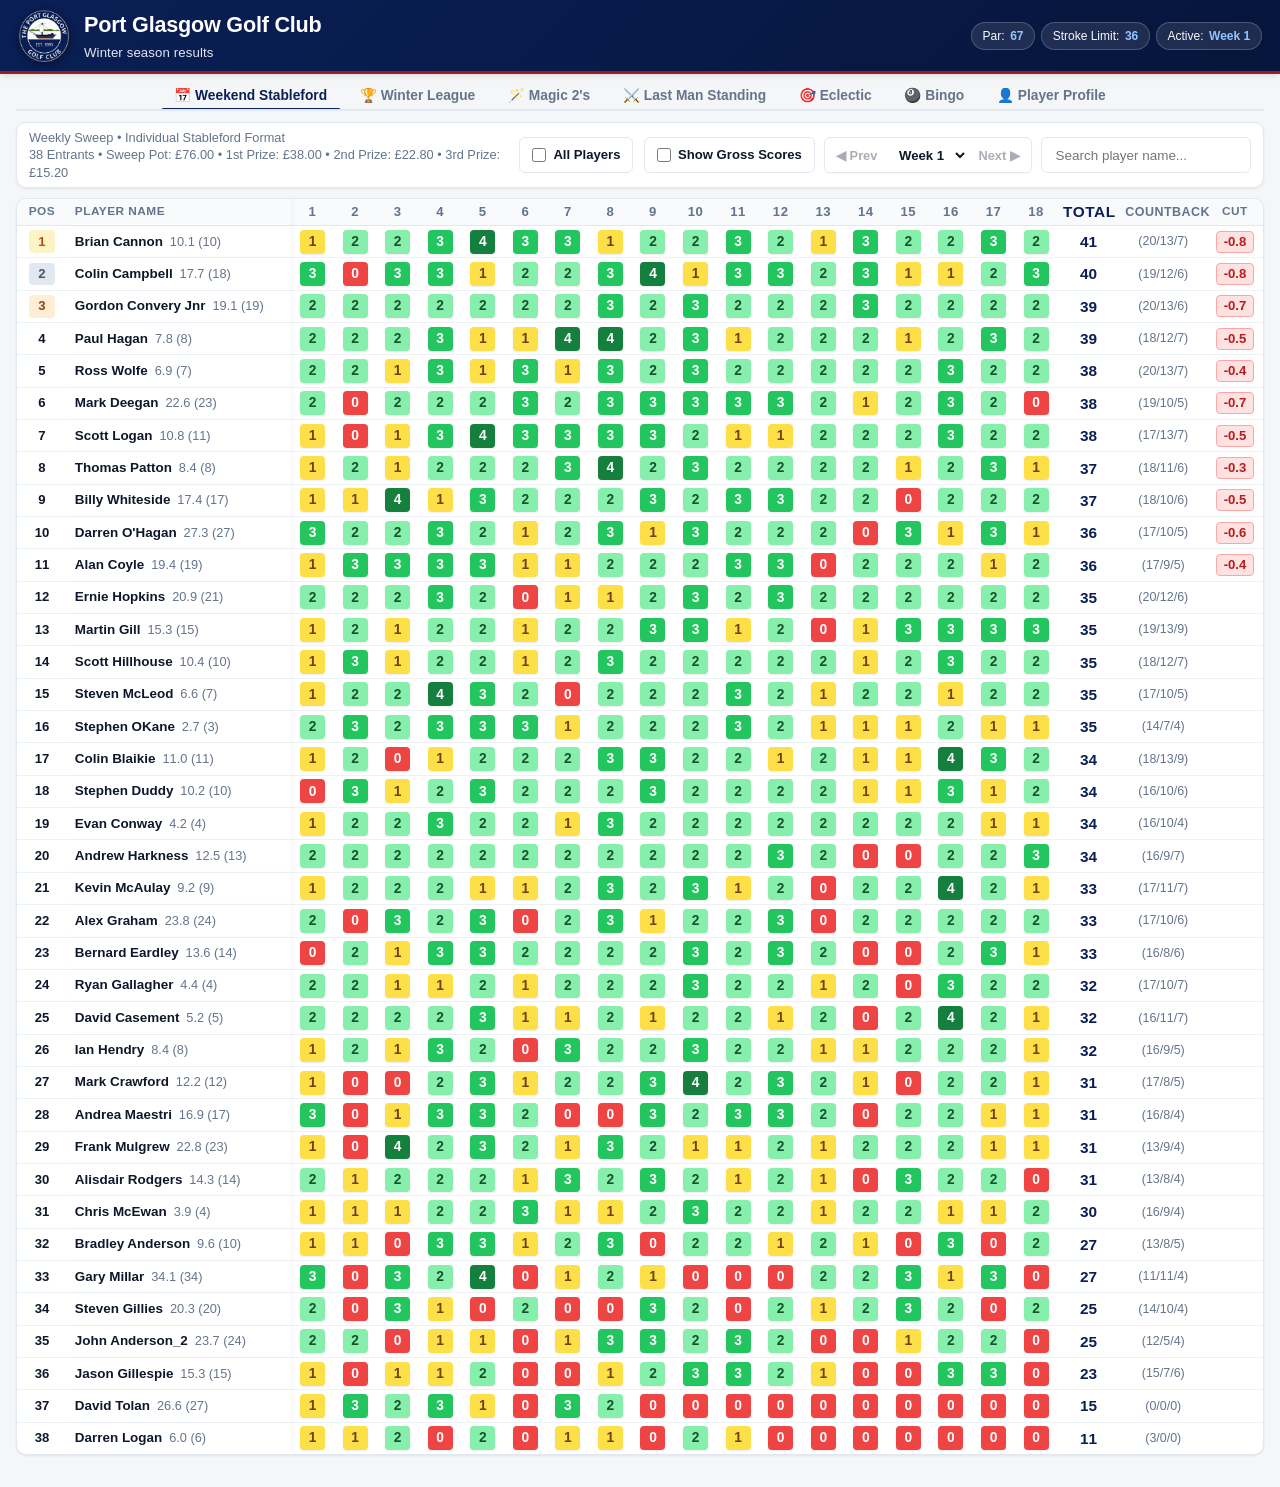
==== commit 99dc6096: "Add Winter League Cup and refresh scoring UI Introduce a hidden Cup view with pot-based fixtures, st" ====
--- a/index.html
+++ b/index.html
@@ -7,7 +7,7 @@
   <meta http-equiv="Pragma" content="no-cache">
   <meta http-equiv="Expires" content="0">
   <title>Port Glasgow Golf Club - Winter Season Results</title>
-  <link rel="stylesheet" href="style.css?v=20261020_magic2s_v3">
+  <link rel="stylesheet" href="style.css?v=20261031_cup_diff_par">
   <link rel="icon" type="image/png" href="image/pggc_logo.png">
 </head>
 <body>
@@ -51,6 +51,7 @@
         <option value="tab-lastman">⚔️ Last Man</option>
         <option value="tab-parbingo">🎱 Bingo</option>
         <option value="tab-player">👤 Player Profile</option>
+        <option value="tab-cup" id="opt-tab-cup" style="display: none;">🏆 Winter League Cup</option>
       </select>
     </div>
 
@@ -77,6 +78,9 @@
       <button class="tab-btn" data-tab="tab-player" id="btn-tab-player">
         👤 Player Profile
       </button>
+      <button class="tab-btn" data-tab="tab-cup" id="btn-tab-cup" style="display: none;">
+        🏆 Winter League Cup
+      </button>
     </nav>
   </div>
 
@@ -86,7 +90,7 @@
     <!-- Loading State -->
     <div id="loading-state" class="loading-box">
       <div class="spinner"></div>
-      <p>Loading course setup, club roster, and weekly scorecards...</p>
+      <p>Loading course setup, club handicap list, and weekly scorecards...</p>
     </div>
 
     <!-- Error State -->
@@ -100,12 +104,16 @@
       <!-- Info / Control Bar -->
       <div class="panel-header-bar">
         <div class="panel-info-group">
-          <p id="weekly-subtitle" class="panel-info-text">Individual Stableford • Click row for scorecard</p>
+          <p id="weekly-subtitle" class="panel-info-text">Weekly Sweep | Individual Stableford | {Number of Entrants} | Sweep Pot: {£x} | {1st Prize} | {2nd Prize} | {3rd Prize}</p>
         </div>
         <div class="panel-options-group">
-          <label class="checkbox-control" for="weekly-hide-non-league" title="Hide non-league players / show league members only">
+          <label class="checkbox-control" id="lbl-weekly-league-filter" for="weekly-hide-non-league" title="Click to filter: All Players ➔ League Only ➔ Non-League Only">
             <input type="checkbox" id="weekly-hide-non-league">
-            <span>Hide Non-League</span>
+            <span id="weekly-league-filter-text">All Players</span>
+          </label>
+          <label class="checkbox-control col-desktop-only" for="weekly-show-gross" title="Show gross scores instead of Stableford points on hole columns">
+            <input type="checkbox" id="weekly-show-gross">
+            <span>Show Gross Scores</span>
           </label>
         </div>
         <div class="panel-nav-group">
@@ -166,7 +174,7 @@
       <!-- Info / Control Bar -->
       <div class="panel-header-bar">
         <div class="panel-info-group">
-          <p id="leaderboard-subtitle" class="panel-info-text">Best 10 stableford scores</p>
+          <p id="leaderboard-subtitle" class="panel-info-text">Season Long League | Best 10 Stableford Scores Count | {Number of players in the active week}</p>
         </div>
         <div class="panel-nav-group">
           <div class="week-nav-group">
@@ -221,7 +229,7 @@
       <!-- Info / Control Bar -->
       <div class="panel-header-bar">
         <div class="panel-info-group">
-          <p id="eclectic-subtitle" class="panel-info-text">Best Stableford score on each hole accumulated across all rounds • Ranked by Eclectic total</p>
+          <p id="eclectic-subtitle" class="panel-info-text">Best Stableford score on each hole accumulated across all rounds | Ranked by Eclectic total</p>
         </div>
         <div class="panel-options-group">
           <div class="filter-group">
@@ -294,7 +302,7 @@
       <!-- Info / Control Bar -->
       <div class="panel-header-bar">
         <div class="panel-info-group">
-          <p id="magic2s-subtitle" class="panel-info-text">£1.00 per entrant • League members only • Gross 2 on 3 drawn Par 3s (or any Par 4 / Par 5) • Unwon prize pots roll over</p>
+          <p id="magic2s-subtitle" class="panel-info-text">Score a gross 2 on qualifying par 3s (or any par 4 / 5) | Prize roll over | Open to league members only | {Prize Pot}</p>
         </div>
         <div class="panel-nav-group">
           <div class="week-nav-group">
@@ -346,7 +354,7 @@
       <!-- Info / Control Bar -->
       <div class="panel-header-bar">
         <div class="panel-info-group">
-          <p id="lastman-subtitle" class="panel-info-text">Survival countdown competition • Need ≥ 2 pts on active hole to proceed • Lives save missed weeks • Last man standing wins</p>
+          <p id="lastman-subtitle" class="panel-info-text">Score what's required on the active hole to proceed</p>
         </div>
         <div class="panel-options-group">
           <div class="filter-group">
@@ -503,13 +511,13 @@
       </div>
     </section>
 
-    <!-- Tab: Player Profile & Handicap Roster -->
+    <!-- Tab: Player Profile & Handicap List -->
     <section id="tab-player" class="view-panel">
       <!-- Sub-view Mode Switcher Bar -->
       <div class="panel-header-bar players-mode-bar">
         <div class="players-mode-toggle" role="group" aria-label="Player Profile View Selection">
           <button type="button" id="btn-players-mode-profile" class="players-mode-btn active" title="View Individual Player Profile & Scorecards">👤 Player Details</button>
-          <button type="button" id="btn-players-mode-roster" class="players-mode-btn" title="View League Handicap Matrix & Cuts Roster">📋 Handicap Roster</button>
+          <button type="button" id="btn-players-mode-roster" class="players-mode-btn" title="View League Handicap Matrix & Cuts List">📋 Handicap List</button>
         </div>
       </div>
 
@@ -518,10 +526,10 @@
         <!-- Info / Control Bar -->
         <div class="panel-header-bar">
           <div class="panel-info-group">
-            <p class="panel-info-text">Inspect complete scoring history, individual scorecards, scoring averages, and tournament winnings for any member</p>
+            <p id="player-subtitle" class="panel-info-text">Inspect complete scoring history, individual scorecards, scoring averages, and tournament winnings for any member</p>
           </div>
           <div class="panel-options-group">
-            <button type="button" id="btn-goto-roster" class="quick-pick-btn" title="View full league handicap matrix">📋 View Handicap Roster</button>
+            <button type="button" id="btn-goto-roster" class="quick-pick-btn" title="View full league handicap matrix">📋 View Handicap List</button>
           </div>
           <div class="panel-search-group">
             <div class="player-search-wrapper">
@@ -572,7 +580,7 @@
         </div>
       </div>
 
-      <!-- Sub-view 2: Handicap Roster Matrix -->
+      <!-- Sub-view 2: Handicap List Matrix -->
       <div id="players-roster-view" class="players-subview" style="display: none;">
         <!-- Info / Control Bar -->
         <div class="panel-header-bar">
@@ -632,9 +640,105 @@
       </div>
     </section>
 
+    <!-- Tab: Winter League Cup (Concept Feature - Accessed via /cup) -->
+    <section id="tab-cup" class="view-panel">
+      <!-- Secret / Private Mode Notification Banner -->
+      <div class="cup-concept-banner">
+        <div class="cup-concept-info">
+          <span class="cup-concept-badge">Concept Preview</span>
+          <span><strong>Winter League Cup:</strong> Private view accessed via <code>/cup</code>. Hidden from main site navigation.</span>
+        </div>
+        <button type="button" id="btn-cup-exit" class="quick-pick-btn" title="Return to public main site">← Main Site</button>
+      </div>
+
+      <!-- Info / Control Bar -->
+      <div class="panel-header-bar">
+        <div class="panel-info-group">
+          <p id="cup-subtitle" class="panel-info-text">Weekly Matchplay • 4 Pots of 12 • 11 Rounds • Top 16 Advance to Knockout</p>
+        </div>
+        <div class="panel-options-group">
+          <div class="cup-mode-toggle" role="group" aria-label="Cup Subview Selection">
+            <button type="button" id="btn-cup-mode-table" class="cup-mode-btn active" title="View Unified 48-Player League Standings">🏆 Unified Table</button>
+            <button type="button" id="btn-cup-mode-fixtures" class="cup-mode-btn" title="View Weekly Fixtures & Match Results">🗓️ Fixtures</button>
+            <button type="button" id="btn-cup-mode-pots" class="cup-mode-btn" title="View Pots and Seedings Breakdown">🎴 Pots & Seeds</button>
+            <button type="button" id="btn-cup-mode-bracket" class="cup-mode-btn" title="View Projected Top 16 Knockout Bracket">🌳 Knockout Tree</button>
+          </div>
+        </div>
+        <div class="panel-nav-group" id="cup-nav-group" style="display: none;">
+          <div class="week-nav-group">
+            <button type="button" id="btn-cup-prev" class="week-nav-btn" title="Previous Week Fixtures">◀ Prev</button>
+            <select id="cup-week-select" class="select-control week-nav-select" title="Jump to specific week">
+              <!-- Dynamically populated Weeks 1 to 11 -->
+            </select>
+            <button type="button" id="btn-cup-next" class="week-nav-btn" title="Next Week Fixtures">Next ▶</button>
+          </div>
+          <div class="filter-group">
+            <label for="cup-pot-select">Pot:</label>
+            <select id="cup-pot-select" class="select-control" title="Filter Fixtures by Pot">
+              <option value="all">All Pots (24 Matches)</option>
+              <option value="1">Pot 1 (Championship)</option>
+              <option value="2">Pot 2 (First Division)</option>
+              <option value="3">Pot 3 (Second Division)</option>
+              <option value="4">Pot 4 (Third Division)</option>
+            </select>
+          </div>
+        </div>
+        <div class="panel-search-group" id="cup-search-group">
+          <input type="text" id="cup-search" class="search-input" placeholder="Search player name...">
+        </div>
+      </div>
+
+      <!-- Subview 1: Unified 48-Player League Standings -->
+      <div id="cup-view-table" class="cup-subview">
+        <div class="table-card">
+          <div class="table-responsive">
+            <table class="data-table" id="cup-standings-table">
+              <thead>
+                <tr id="cup-standings-thead-tr">
+                  <th class="text-center pos-col">Pos</th>
+                  <th class="sticky-col-name player-name-col"><span class="th-full">Player Name</span><span class="th-short">Player</span></th>
+                  <th class="text-center" title="Group Pot and Seed">Pot</th>
+                  <th class="text-center" title="Matches Played">Pld</th>
+                  <th class="text-center" title="Matches Won (3 pts)">W</th>
+                  <th class="text-center" title="Matches Drawn (1 pt)">D</th>
+                  <th class="text-center" title="Matches Lost (0 pts)">L</th>
+                  <th class="text-center" title="Differential to Par (36 points)">Diff</th>
+                  <th class="text-center" title="Cup Points (3 for win, 1 for draw, 0 for loss)">Pts</th>
+                </tr>
+              </thead>
+              <tbody id="cup-standings-tbody">
+                <!-- Rendered dynamically -->
+              </tbody>
+            </table>
+          </div>
+        </div>
+      </div>
+
+      <!-- Subview 2: Weekly Fixtures & Match Results -->
+      <div id="cup-view-fixtures" class="cup-subview" style="display: none;">
+        <div id="cup-fixtures-container">
+          <!-- Rendered dynamically: Pot groupings and 6 matches per pot -->
+        </div>
+      </div>
+
+      <!-- Subview 3: Pots & Seedings Breakdown -->
+      <div id="cup-view-pots" class="cup-subview" style="display: none;">
+        <div id="cup-pots-container" class="cup-pots-grid">
+          <!-- Rendered dynamically: Pots 1 to 4 and Reserve card -->
+        </div>
+      </div>
+
+      <!-- Subview 4: Top 16 Knockout Bracket -->
+      <div id="cup-view-bracket" class="cup-subview" style="display: none;">
+        <div id="cup-bracket-container">
+          <!-- Rendered dynamically: Bracket visualization -->
+        </div>
+      </div>
+    </section>
+
   </main>
 
-  <script src="data/data.js?v=20261020_magic2s_v3"></script>
-  <script src="app.js?v=20261020_magic2s_v3"></script>
+  <script src="data/data.js?v=20261031_cup_diff_par"></script>
+  <script src="app.js?v=20261101_magic2s_par3_update"></script>
 </body>
 </html>
--- a/style.css
+++ b/style.css
@@ -75,7 +75,7 @@
 .site-header {
   background: linear-gradient(135deg, #0a1f56 0%, #06153b 100%);
   color: #ffffff;
-  padding: 0.75rem 1.25rem;
+  padding: 0.55rem 1.15rem;
   box-shadow: var(--shadow-md);
   border-bottom: 3px solid var(--accent-red);
 }
@@ -174,7 +174,7 @@
 .nav-container {
   max-width: 1680px;
   margin: 0 auto;
-  padding: 0.5rem 1rem 0.25rem 1rem;
+  padding: 0.35rem 1rem 0.15rem 1rem;
   width: 100%;
 }
 
@@ -218,8 +218,8 @@
   background: transparent;
   border: none;
   outline: none;
-  padding: 0.5rem 0.95rem;
-  font-size: 0.88rem;
+  padding: 0.42rem 0.85rem;
+  font-size: 0.86rem;
   font-weight: 600;
   color: var(--text-muted);
   cursor: pointer;
@@ -256,7 +256,7 @@
 .main-wrapper {
   max-width: 1680px;
   margin: 0 auto;
-  padding: 0.75rem 1rem 2rem 1rem;
+  padding: 0.5rem 1rem 1.25rem 1rem;
   width: 100%;
   flex: 1;
 }
@@ -286,26 +286,27 @@
   background: var(--surface);
   border: 1px solid var(--border);
   border-radius: var(--radius-md);
-  padding: 0.55rem 0.85rem;
-  margin-bottom: 0.75rem;
+  padding: 0.4rem 0.75rem;
+  margin-bottom: 0.6rem;
   box-shadow: var(--shadow-sm);
   display: flex;
   flex-direction: row;
   align-items: center;
   justify-content: flex-end;
   flex-wrap: nowrap !important;
-  gap: 0.65rem;
+  gap: 0.55rem;
   box-sizing: border-box;
   width: 100%;
+  min-height: 46px;
 }
 
 .panel-info-group {
   display: flex;
-  align-items: center;
+  flex-direction: column;
+  justify-content: center;
   margin-right: auto;
   flex-shrink: 1;
   min-width: 0;
-  overflow: hidden;
 }
 
 .panel-options-group {
@@ -335,13 +336,19 @@
 
 .panel-info-text {
   font-size: 0.8rem;
+  line-height: 1.35;
   color: var(--text-muted);
-  white-space: nowrap;
-  overflow: hidden;
-  text-overflow: ellipsis;
   margin: 0;
   min-width: 0;
   flex-shrink: 1;
+}
+
+.panel-info-text .info-line {
+  display: block;
+}
+
+.panel-info-text .info-line-sep {
+  display: none;
 }
 
 /* Standardized 36px control height for seamless alignment across all pages */
@@ -514,8 +521,8 @@
   background: linear-gradient(135deg, #f0fdf4 0%, #dcfce7 100%);
   border: 1px solid #bbf7d0;
   border-radius: var(--radius-md);
-  padding: 0.75rem 1rem;
-  margin-bottom: 0.75rem;
+  padding: 0.65rem 0.95rem;
+  margin-bottom: 0.65rem;
   box-shadow: var(--shadow-sm);
   display: flex;
   flex-direction: column;
@@ -882,7 +889,7 @@
   display: grid;
   grid-template-columns: repeat(auto-fit, minmax(150px, 1fr));
   gap: 0.65rem;
-  margin-bottom: 0.85rem;
+  margin-bottom: 0.65rem;
 }
 
 .magic2s-stat-card {
@@ -990,6 +997,7 @@
   border-radius: var(--radius-md);
   box-shadow: var(--shadow-sm);
   overflow: hidden;
+  margin-bottom: 0.75rem;
 }
 
 .table-responsive {
@@ -1376,9 +1384,9 @@
 
 .cut-val {
   font-weight: 800;
-  color: #15803d;
-  background: #dcfce7;
-  border: 1px solid #86efac;
+  color: #b91c1c;
+  background: #fee2e2;
+  border: 1px solid #fca5a5;
   padding: 0.14rem 0.4rem;
   border-radius: 4px;
   font-size: 0.82rem;
@@ -1389,9 +1397,9 @@
 
 .increase-val {
   font-weight: 800;
-  color: #b91c1c;
-  background: #fee2e2;
-  border: 1px solid #fca5a5;
+  color: #1d4ed8;
+  background: #eff6ff;
+  border: 1px solid #bfdbfe;
   padding: 0.14rem 0.4rem;
   border-radius: 4px;
   font-size: 0.82rem;
@@ -1529,6 +1537,53 @@
   color: #ffffff;
 }
 
+/* Gross Score Colour Coding - Matches Stableford point chip footprint */
+.gross-chip {
+  display: inline-flex;
+  align-items: center;
+  justify-content: center;
+  width: 25px;
+  height: 24px;
+  border-radius: 4px;
+  font-weight: 800;
+  font-size: 0.86rem;
+  line-height: 1;
+  font-variant-numeric: tabular-nums;
+  box-sizing: border-box;
+  box-shadow: 0 1px 2px rgba(0, 0, 0, 0.08);
+}
+
+.gross-chip.gross-eagle {
+  background-color: #15803d;
+  color: #ffffff;
+}
+
+.gross-chip.gross-birdie {
+  background-color: #22c55e;
+  color: #ffffff;
+}
+
+.gross-chip.gross-par {
+  background-color: #86efac;
+  color: #14532d;
+}
+
+.gross-chip.gross-bogey {
+  background-color: #fde047;
+  color: #713f12;
+}
+
+.gross-chip.gross-double-plus {
+  background-color: #ef4444;
+  color: #ffffff;
+}
+
+.gross-chip.gross-nr {
+  background-color: #94a3b8;
+  color: #ffffff;
+  font-size: 0.72rem;
+}
+
 /* Constant column widths & alignments on desktop across main tables to eliminate jumping */
 #weekly-table,
 #leaderboard-table,
@@ -1905,9 +1960,10 @@
 
 .player-search-wrapper .search-input {
   width: 100%;
-  padding: 0.65rem 1rem;
-  font-size: 0.925rem;
-  border-radius: var(--radius-md);
+  height: 36px;
+  padding: 0 0.85rem;
+  font-size: 0.84rem;
+  border-radius: var(--radius-sm);
 }
 
 .player-suggestions-box {
@@ -2242,8 +2298,8 @@
   background: #ffffff;
   border: 1px solid var(--border);
   border-radius: var(--radius-md);
-  padding: 1rem 1.25rem;
-  margin-bottom: 1.25rem;
+  padding: 0.65rem 0.95rem;
+  margin-bottom: 0.65rem;
   box-shadow: var(--shadow-sm);
 }
 
@@ -3126,12 +3182,38 @@
   font-weight: 700;
 }
 
+.sc-pill-increase {
+  background: #eff6ff;
+  border-color: #bfdbfe;
+  color: #1d4ed8;
+  font-weight: 700;
+}
+
 .sc-pill-prize,
 .sc-pill-money {
   background: #f0fdf4;
   border-color: #86efac;
   color: #166534;
   font-weight: 700;
+}
+
+.sc-pill-day {
+  background: #f1f5f9;
+  border-color: #cbd5e1;
+  color: #1e293b;
+  font-weight: 600;
+}
+
+.sc-pill-day.day-sat {
+  background: #eff6ff;
+  border-color: #bfdbfe;
+  color: #1d4ed8;
+}
+
+.sc-pill-day.day-sun {
+  background: #fdf4ff;
+  border-color: #f5d0fe;
+  color: #86198f;
 }
 
 /* Mobile-only accordion pill chips: hidden by default on desktop */
@@ -3531,6 +3613,15 @@
     margin: 0 !important;
   }
 
+  .panel-info-text .info-line {
+    display: inline !important;
+    white-space: normal !important;
+  }
+
+  .panel-info-text .info-line-sep {
+    display: inline !important;
+  }
+
   /* 2. Page-specific options */
   .panel-options-group {
     order: 2 !important;
@@ -3552,6 +3643,39 @@
   }
 
   /* 3. Prev/Next navigation */
+  /* Configurable Mobile Display Toggles */
+  body.mobile-hide-week-nav-btns .week-nav-btn {
+    display: none !important;
+  }
+  body.mobile-hide-week-nav-btns .week-nav-select {
+    width: 100% !important;
+    text-align: center !important;
+  }
+
+  body.mobile-hide-week-nav-entirely .week-nav-group,
+  body.mobile-hide-week-nav-entirely .panel-nav-group {
+    display: none !important;
+  }
+
+  body.mobile-hide-player-search .panel-search-group,
+  body.mobile-hide-player-search .player-search-wrapper {
+    display: none !important;
+  }
+
+  body.mobile-hide-weekly-nonleague #tab-weekly .panel-options-group {
+    display: none !important;
+  }
+
+  body.mobile-hide-lastman-info #lastman-banner {
+    display: none !important;
+  }
+
+  body.mobile-hide-lastman-status #tab-lastman .panel-options-group,
+  body.mobile-hide-lastman-status #tab-lastman .filter-group,
+  body.mobile-hide-lastman-status #tab-lastman #lastman-filter-status {
+    display: none !important;
+  }
+
   .panel-nav-group {
     order: 3 !important;
     width: 100% !important;
@@ -3896,7 +4020,8 @@
     letter-spacing: 0.01em !important;
   }
 
-  .scorecard-vertical-table .pt-chip {
+  .scorecard-vertical-table .pt-chip,
+  .scorecard-vertical-table .gross-chip {
     width: 21px !important;
     height: 21px !important;
     font-size: 0.76rem !important;
@@ -4056,3 +4181,378 @@
   }
 }
 
+/* ==========================================================================
+   Winter League Cup Styles (Concept Feature)
+   ========================================================================== */
+
+.cup-concept-banner {
+  display: flex;
+  align-items: center;
+  justify-content: space-between;
+  gap: 0.75rem;
+  background: linear-gradient(135deg, rgba(245, 158, 11, 0.08) 0%, rgba(217, 119, 6, 0.14) 100%);
+  border: 1px solid rgba(245, 158, 11, 0.35);
+  border-radius: var(--radius-sm);
+  padding: 0.65rem 1rem;
+  margin-bottom: 0.75rem;
+  font-size: 0.82rem;
+  color: var(--text-main);
+  box-sizing: border-box;
+}
+
+.cup-concept-info {
+  display: flex;
+  align-items: center;
+  gap: 0.6rem;
+  flex-wrap: wrap;
+}
+
+.cup-concept-badge {
+  display: inline-flex;
+  align-items: center;
+  background: #f59e0b;
+  color: #ffffff;
+  font-size: 0.7rem;
+  font-weight: 800;
+  text-transform: uppercase;
+  letter-spacing: 0.5px;
+  padding: 2px 7px;
+  border-radius: 999px;
+  line-height: 1.2;
+}
+
+.cup-mode-toggle {
+  display: inline-flex;
+  align-items: center;
+  background: var(--surface-alt);
+  border: 1px solid var(--border);
+  border-radius: var(--radius-sm);
+  padding: 2px;
+  height: 36px;
+  box-sizing: border-box;
+}
+
+.cup-mode-btn {
+  display: inline-flex;
+  align-items: center;
+  justify-content: center;
+  height: 30px;
+  padding: 0 0.85rem;
+  border: none;
+  background: transparent;
+  color: var(--text-muted);
+  font-size: 0.82rem;
+  font-weight: 700;
+  border-radius: calc(var(--radius-sm) - 2px);
+  cursor: pointer;
+  transition: all 0.15s ease;
+  white-space: nowrap;
+}
+
+.cup-mode-btn:hover {
+  color: var(--text-main);
+  background: rgba(0, 0, 0, 0.04);
+}
+
+.cup-mode-btn.active {
+  background: var(--primary);
+  color: #ffffff;
+  box-shadow: 0 1px 2px rgba(23, 63, 53, 0.2);
+}
+
+/* Standings Highlights */
+.cup-top16-row {
+  border-left: 3px solid #16a34a !important;
+}
+
+.cup-cutline-row td {
+  background: rgba(22, 163, 74, 0.08) !important;
+  color: #15803d !important;
+  font-weight: 700 !important;
+  font-size: 0.76rem !important;
+  text-align: center !important;
+  padding: 0.4rem 0.5rem !important;
+  border-top: 2px dashed #16a34a !important;
+  border-bottom: 2px dashed #16a34a !important;
+  letter-spacing: 0.5px;
+}
+
+.cup-seed-badge {
+  display: inline-block;
+  font-size: 0.65rem;
+  font-weight: 800;
+  padding: 1px 4px;
+  border-radius: 3px;
+  background: #e2e8f0;
+  color: #334155;
+  margin-right: 4px;
+}
+
+.cup-pot-tag {
+  display: inline-block;
+  font-size: 0.72rem;
+  font-weight: 600;
+  color: var(--text-muted);
+}
+
+.cup-diff-pos {
+  color: #16a34a;
+  font-weight: 700;
+}
+
+.cup-diff-neg {
+  color: #dc2626;
+  font-weight: 700;
+}
+
+.cup-diff-zero {
+  color: var(--text-muted);
+  font-weight: 600;
+}
+
+/* Pots & Seedings Grid */
+.cup-pots-grid {
+  display: grid;
+  grid-template-columns: repeat(4, 1fr);
+  gap: 1rem;
+  margin-top: 0.5rem;
+}
+
+.cup-pot-card {
+  background: var(--card-bg);
+  border: 1px solid var(--border);
+  border-radius: var(--radius-sm);
+  padding: 0.85rem;
+  box-shadow: 0 1px 3px rgba(0,0,0,0.04);
+}
+
+.cup-pot-header {
+  border-bottom: 1px solid var(--border);
+  padding-bottom: 0.5rem;
+  margin-bottom: 0.65rem;
+}
+
+.cup-pot-title {
+  font-size: 0.95rem;
+  font-weight: 800;
+  color: var(--text-main);
+  margin: 0 0 0.2rem 0;
+}
+
+.cup-pot-subtitle {
+  font-size: 0.74rem;
+  color: var(--text-muted);
+  margin: 0;
+}
+
+.cup-pot-list {
+  list-style: none;
+  padding: 0;
+  margin: 0;
+}
+
+.cup-pot-item {
+  display: flex;
+  align-items: center;
+  justify-content: space-between;
+  padding: 0.3rem 0;
+  font-size: 0.82rem;
+  border-bottom: 1px solid rgba(0,0,0,0.04);
+}
+
+.cup-pot-item:last-child {
+  border-bottom: none;
+}
+
+.cup-reserve-box {
+  grid-column: 1 / -1;
+  background: #f8fafc;
+  border: 1px dashed var(--border);
+  border-radius: var(--radius-sm);
+  padding: 0.75rem 1rem;
+  display: flex;
+  align-items: center;
+  justify-content: space-between;
+  font-size: 0.82rem;
+  color: var(--text-main);
+}
+
+/* Fixtures Layout */
+.cup-fixtures-pot-block {
+  margin-bottom: 1.25rem;
+}
+
+.cup-fixtures-pot-header {
+  font-size: 0.95rem;
+  font-weight: 800;
+  color: var(--text-main);
+  margin: 0 0 0.6rem 0;
+  padding-bottom: 0.35rem;
+  border-bottom: 2px solid var(--primary);
+  display: flex;
+  align-items: center;
+  justify-content: space-between;
+}
+
+.cup-matches-grid {
+  display: grid;
+  grid-template-columns: repeat(2, 1fr);
+  gap: 0.75rem;
+}
+
+.cup-match-card {
+  background: var(--card-bg);
+  border: 1px solid var(--border);
+  border-radius: var(--radius-sm);
+  padding: 0.75rem 0.9rem;
+  display: flex;
+  align-items: center;
+  justify-content: space-between;
+  gap: 0.5rem;
+  box-shadow: 0 1px 2px rgba(0,0,0,0.03);
+}
+
+.cup-match-team {
+  flex: 1;
+  display: flex;
+  flex-direction: column;
+}
+
+.cup-match-team.team-away {
+  text-align: right;
+  align-items: flex-end;
+}
+
+.cup-match-team.winner .cup-team-name {
+  font-weight: 800;
+  color: var(--primary);
+}
+
+.cup-team-name {
+  font-size: 0.84rem;
+  color: var(--text-main);
+}
+
+.cup-team-sub {
+  font-size: 0.72rem;
+  color: var(--text-muted);
+}
+
+.cup-match-center {
+  display: flex;
+  flex-direction: column;
+  align-items: center;
+  padding: 0 0.6rem;
+  min-width: 80px;
+}
+
+.cup-score-badge {
+  font-size: 0.9rem;
+  font-weight: 800;
+  background: var(--surface-alt);
+  padding: 3px 8px;
+  border-radius: 4px;
+  border: 1px solid var(--border);
+  white-space: nowrap;
+}
+
+.cup-result-tag {
+  font-size: 0.65rem;
+  font-weight: 700;
+  margin-top: 3px;
+  text-transform: uppercase;
+  letter-spacing: 0.3px;
+}
+
+/* Bracket Tree Layout */
+.cup-bracket-board {
+  display: grid;
+  grid-template-columns: repeat(4, 1fr);
+  gap: 1.25rem;
+  overflow-x: auto;
+  padding-bottom: 1rem;
+}
+
+.cup-bracket-round {
+  display: flex;
+  flex-direction: column;
+}
+
+.cup-bracket-round-title {
+  font-size: 0.9rem;
+  font-weight: 800;
+  text-align: center;
+  padding: 0.5rem;
+  background: var(--surface-alt);
+  border-radius: var(--radius-sm);
+  margin-bottom: 0.85rem;
+  border: 1px solid var(--border);
+  color: var(--text-main);
+}
+
+.cup-bracket-matchups {
+  display: flex;
+  flex-direction: column;
+  justify-content: space-around;
+  flex: 1;
+  gap: 1rem;
+}
+
+.cup-bracket-tile {
+  background: var(--card-bg);
+  border: 1px solid var(--border);
+  border-radius: var(--radius-sm);
+  padding: 0.6rem;
+  box-shadow: 0 1px 3px rgba(0,0,0,0.04);
+}
+
+.cup-bracket-player {
+  display: flex;
+  align-items: center;
+  justify-content: space-between;
+  font-size: 0.8rem;
+  padding: 0.25rem 0;
+  border-bottom: 1px solid rgba(0,0,0,0.04);
+}
+
+.cup-bracket-player:last-child {
+  border-bottom: none;
+}
+
+.cup-bracket-player.winner {
+  font-weight: 800;
+  color: var(--primary);
+}
+
+/* Responsive Overrides */
+@media (max-width: 1024px) {
+  .cup-pots-grid {
+    grid-template-columns: repeat(2, 1fr);
+  }
+  .cup-matches-grid {
+    grid-template-columns: 1fr;
+  }
+  .cup-bracket-board {
+    min-width: 800px;
+  }
+}
+
+@media (max-width: 768px) {
+  .cup-pots-grid {
+    grid-template-columns: 1fr;
+  }
+  .cup-mode-toggle {
+    width: 100% !important;
+    height: auto !important;
+    display: flex !important;
+    flex-wrap: wrap !important;
+    padding: 3px !important;
+  }
+  .cup-mode-btn {
+    flex: 1 1 45% !important;
+    height: 34px !important;
+    font-size: 0.78rem !important;
+    margin: 1px !important;
+  }
+}
+
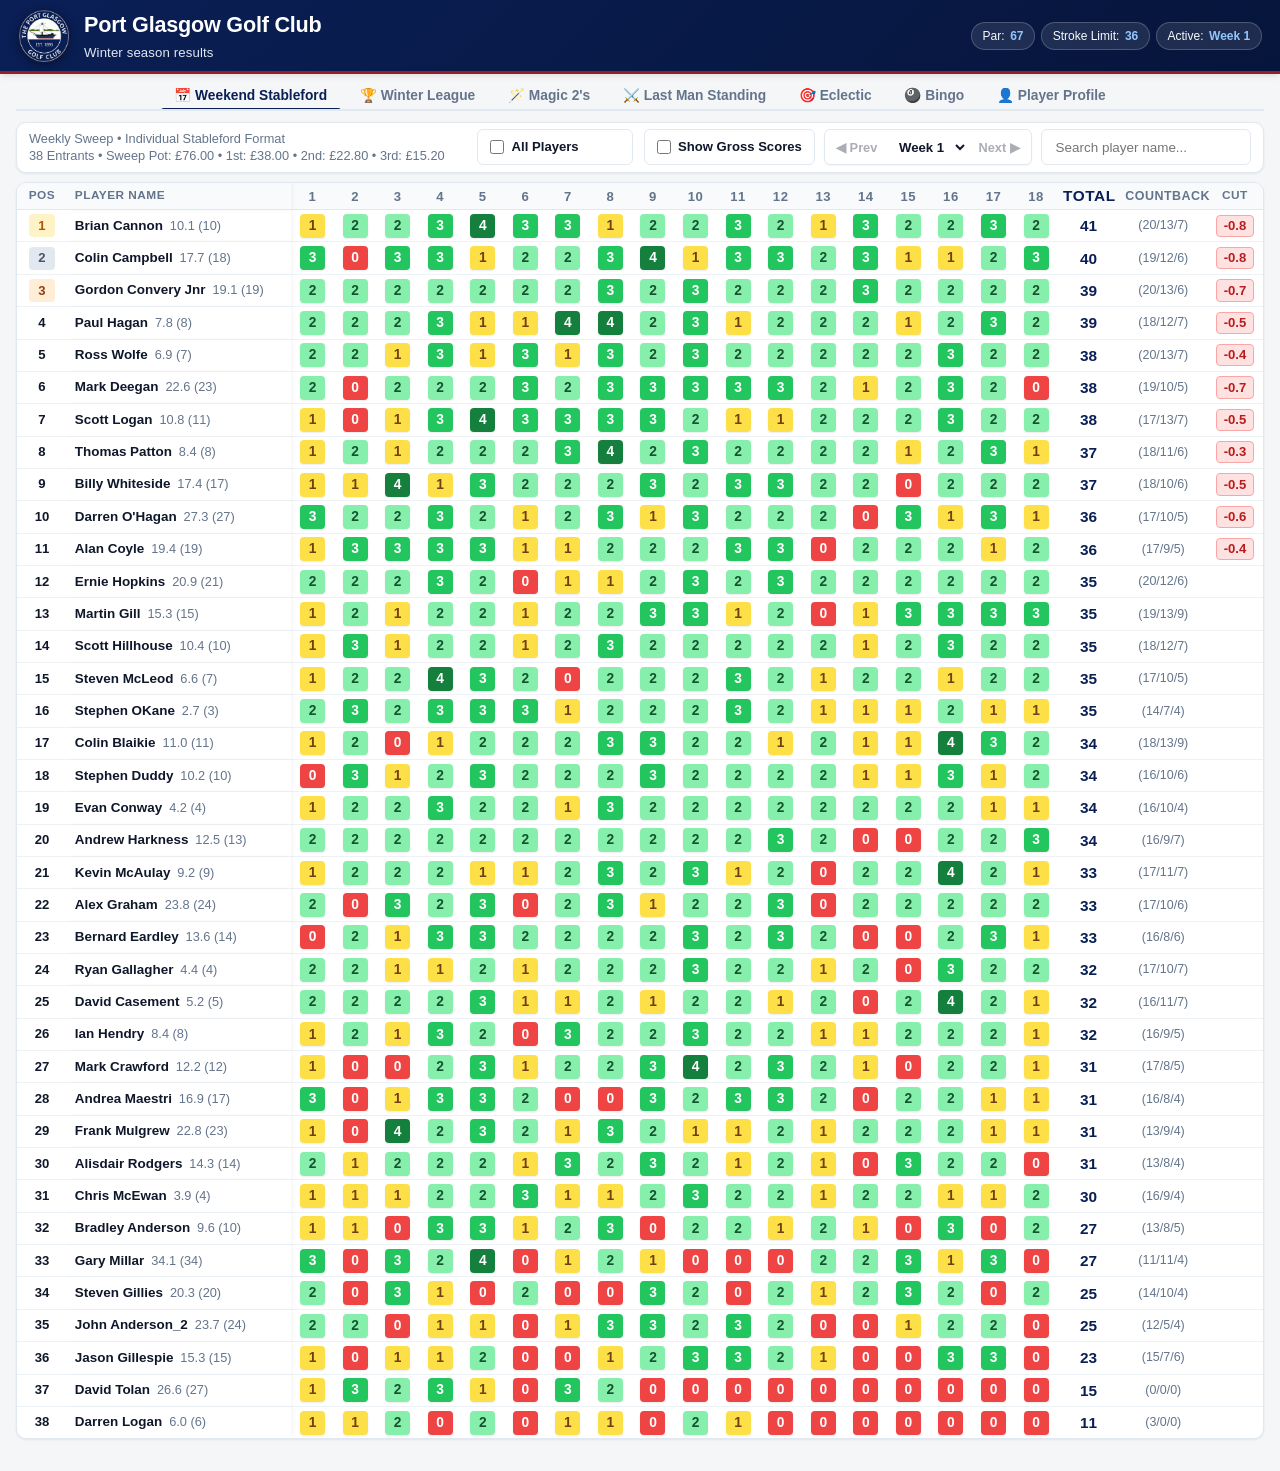
==== commit 77414617: "Make Winter Cup public and add config-driven tabs Cup: - Rename to "Winter Cup" and show it in the m" ====
--- a/index.html
+++ b/index.html
@@ -7,7 +7,7 @@
   <meta http-equiv="Pragma" content="no-cache">
   <meta http-equiv="Expires" content="0">
   <title>Port Glasgow Golf Club - Winter Season Results</title>
-  <link rel="stylesheet" href="style.css?v=20261031_cup_diff_par">
+  <link rel="stylesheet" href="style.css?v=20261101_fixtures_mobile_nav">
   <link rel="icon" type="image/png" href="image/pggc_logo.png">
 </head>
 <body>
@@ -51,7 +51,7 @@
         <option value="tab-lastman">⚔️ Last Man</option>
         <option value="tab-parbingo">🎱 Bingo</option>
         <option value="tab-player">👤 Player Profile</option>
-        <option value="tab-cup" id="opt-tab-cup" style="display: none;">🏆 Winter League Cup</option>
+        <option value="tab-cup" id="opt-tab-cup" style="display: none;">🏆 Winter Cup</option>
       </select>
     </div>
 
@@ -78,8 +78,8 @@
       <button class="tab-btn" data-tab="tab-player" id="btn-tab-player">
         👤 Player Profile
       </button>
-      <button class="tab-btn" data-tab="tab-cup" id="btn-tab-cup" style="display: none;">
-        🏆 Winter League Cup
+      <button class="tab-btn" data-tab="tab-cup" id="btn-tab-cup">
+        🏆 Winter Cup
       </button>
     </nav>
   </div>
@@ -104,7 +104,7 @@
       <!-- Info / Control Bar -->
       <div class="panel-header-bar">
         <div class="panel-info-group">
-          <p id="weekly-subtitle" class="panel-info-text">Weekly Sweep | Individual Stableford | {Number of Entrants} | Sweep Pot: {£x} | {1st Prize} | {2nd Prize} | {3rd Prize}</p>
+          <p id="weekly-subtitle" class="panel-info-text">Weekly Sweep • Individual Stableford Format<br>{Number of Entrants} • Sweep Pot: {£x} • 1st: {1st Prize} • 2nd: {2nd Prize} • 3rd: {3rd Prize}</p>
         </div>
         <div class="panel-options-group">
           <label class="checkbox-control" id="lbl-weekly-league-filter" for="weekly-hide-non-league" title="Click to filter: All Players ➔ League Only ➔ Non-League Only">
@@ -174,7 +174,7 @@
       <!-- Info / Control Bar -->
       <div class="panel-header-bar">
         <div class="panel-info-group">
-          <p id="leaderboard-subtitle" class="panel-info-text">Season Long League | Best 10 Stableford Scores Count | {Number of players in the active week}</p>
+          <p id="leaderboard-subtitle" class="panel-info-text">Season Long League • Best 10 Stableford Scores Count • {Number of players in the active week} played this week<br>Handicaps shown are new hadicaps for next week.</p>
         </div>
         <div class="panel-nav-group">
           <div class="week-nav-group">
@@ -232,16 +232,16 @@
           <p id="eclectic-subtitle" class="panel-info-text">Best Stableford score on each hole accumulated across all rounds | Ranked by Eclectic total</p>
         </div>
         <div class="panel-options-group">
-          <div class="filter-group">
+          <div class="filter-group" id="eclectic-winner-filter-group" style="display: none;">
             <label for="eclectic-scoring-mode">Winner:</label>
-            <select id="eclectic-scoring-mode" class="select-control" title="Rank by Nett or Points">
-              <option value="nett" selected>Nett</option>
-              <option value="points">Points</option>
-            </select>
-          </div>
-          <label class="checkbox-control" for="eclectic-hide-non-league" title="Hide non-league players / show league members only">
-            <input type="checkbox" id="eclectic-hide-non-league">
-            <span>Hide Non-League</span>
+            <select id="eclectic-scoring-mode" class="select-control" title="Rank by Total or Nett">
+              <option value="total" selected>Total</option>
+              <option value="nett">Nett</option>
+            </select>
+          </div>
+          <label class="checkbox-control" for="eclectic-hide-non-league" title="Hide non-members / show league members only">
+            <input type="checkbox" id="eclectic-hide-non-league" checked>
+            <span>Hide Non-Members</span>
           </label>
         </div>
         <div class="panel-nav-group">
@@ -267,8 +267,7 @@
                 <th class="text-center pos-col" style="width: 4%;">Pos</th>
                 <th class="sticky-col-name player-name-col" style="width: 18%;"><span class="th-full">Player Name</span><span class="th-short">Player</span></th>
                 <th class="text-center rounds-col" style="width: 5%;" title="Rounds played up to this week"><span class="th-full">Rounds</span><span class="th-short">Rounds</span></th>
-                <th class="text-center total-score-col points-col" style="width: 5.5%;" title="Eclectic Total Stableford points"><span class="th-full">Points</span><span class="th-short">Pts</span></th>
-                <th class="text-center total-score-col nett-col" style="width: 5.5%;" title="Nett Score (Points - playing handicap strokes as of this round)">Nett</th>
+                <th class="text-center total-score-col points-col" style="width: 5.5%;" title="Eclectic Total Stableford points"><span class="th-full">Total</span><span class="th-short">Tot</span></th>
                 <th class="text-center hole-col" title="Hole 1 best score">1</th>
                 <th class="text-center hole-col" title="Hole 2 best score">2</th>
                 <th class="text-center hole-col" title="Hole 3 best score">3</th>
@@ -287,6 +286,7 @@
                 <th class="text-center hole-col" title="Hole 16 best score">16</th>
                 <th class="text-center hole-col" title="Hole 17 best score">17</th>
                 <th class="text-center hole-col" title="Hole 18 best score">18</th>
+                <th class="text-center total-score-col nett-col" style="width: 5.5%;" title="Nett Score (Points - playing handicap strokes as of this round)">Nett</th>
               </tr>
             </thead>
             <tbody id="eclectic-tbody">
@@ -354,17 +354,7 @@
       <!-- Info / Control Bar -->
       <div class="panel-header-bar">
         <div class="panel-info-group">
-          <p id="lastman-subtitle" class="panel-info-text">Score what's required on the active hole to proceed</p>
-        </div>
-        <div class="panel-options-group">
-          <div class="filter-group">
-            <label for="lastman-filter-status">Status:</label>
-            <select id="lastman-filter-status" class="select-control">
-              <option value="all">All Entrants</option>
-              <option value="alive">Alive Only</option>
-              <option value="eliminated">Eliminated Only</option>
-            </select>
-          </div>
+          <p id="lastman-subtitle" class="panel-info-text">Score 1 point on hole {weeks active hole} to proceed to next week • {16 of 49} Players Still Standing after week {active week}</p>
         </div>
         <div class="panel-nav-group">
           <div class="week-nav-group">
@@ -463,9 +453,9 @@
           <p id="parbingo-subtitle" class="panel-info-text">First player to record a qualifying score on every hole wins</p>
         </div>
         <div class="panel-options-group">
-          <div class="bingo-mode-toggle" role="group" aria-label="Bingo Mode Selection">
-            <button type="button" id="btn-bingo-mode-gross" class="bingo-mode-btn active" title="Show Gross Pars Bingo (Gross par or better on every hole)">Gross Pars</button>
-            <button type="button" id="btn-bingo-mode-nett" class="bingo-mode-btn" title="Show Net Birdies Bingo (Nett birdie or better on every hole)">Net Birdies</button>
+          <div class="bingo-mode-toggle is-hidden" id="bingo-mode-toggle-group" style="display: none;" role="group" aria-label="Bingo Mode Selection">
+            <button type="button" id="btn-bingo-mode-gross" class="bingo-mode-btn" title="Show Gross Pars Bingo (Gross par or better on every hole)">Gross Pars</button>
+            <button type="button" id="btn-bingo-mode-nett" class="bingo-mode-btn active" title="Show Net Birdies Bingo (Nett birdie or better on every hole)">Net Birdies</button>
           </div>
           <div class="filter-group">
             <label for="parbingo-filter-eligibility">Eligibility:</label>
@@ -490,7 +480,7 @@
       </div>
 
       <!-- Winner / Progress Callout Banner -->
-      <div id="parbingo-banner" class="parbingo-banner-card">
+      <div id="parbingo-banner" class="parbingo-banner-card" style="display: none;">
         <!-- Rendered dynamically -->
       </div>
 
@@ -640,47 +630,19 @@
       </div>
     </section>
 
-    <!-- Tab: Winter League Cup (Concept Feature - Accessed via /cup) -->
+    <!-- Tab: Winter Cup -->
     <section id="tab-cup" class="view-panel">
-      <!-- Secret / Private Mode Notification Banner -->
-      <div class="cup-concept-banner">
-        <div class="cup-concept-info">
-          <span class="cup-concept-badge">Concept Preview</span>
-          <span><strong>Winter League Cup:</strong> Private view accessed via <code>/cup</code>. Hidden from main site navigation.</span>
-        </div>
-        <button type="button" id="btn-cup-exit" class="quick-pick-btn" title="Return to public main site">← Main Site</button>
-      </div>
-
       <!-- Info / Control Bar -->
       <div class="panel-header-bar">
         <div class="panel-info-group">
-          <p id="cup-subtitle" class="panel-info-text">Weekly Matchplay • 4 Pots of 12 • 11 Rounds • Top 16 Advance to Knockout</p>
+          <p id="cup-subtitle" class="panel-info-text">Weekly Matchplay • 4 Handicap Pots • 11 Rounds • Top 16 Advance to Knockout</p>
         </div>
         <div class="panel-options-group">
           <div class="cup-mode-toggle" role="group" aria-label="Cup Subview Selection">
-            <button type="button" id="btn-cup-mode-table" class="cup-mode-btn active" title="View Unified 48-Player League Standings">🏆 Unified Table</button>
+            <button type="button" id="btn-cup-mode-table" class="cup-mode-btn active" title="View Standings Table">🏆 Table</button>
             <button type="button" id="btn-cup-mode-fixtures" class="cup-mode-btn" title="View Weekly Fixtures & Match Results">🗓️ Fixtures</button>
-            <button type="button" id="btn-cup-mode-pots" class="cup-mode-btn" title="View Pots and Seedings Breakdown">🎴 Pots & Seeds</button>
-            <button type="button" id="btn-cup-mode-bracket" class="cup-mode-btn" title="View Projected Top 16 Knockout Bracket">🌳 Knockout Tree</button>
-          </div>
-        </div>
-        <div class="panel-nav-group" id="cup-nav-group" style="display: none;">
-          <div class="week-nav-group">
-            <button type="button" id="btn-cup-prev" class="week-nav-btn" title="Previous Week Fixtures">◀ Prev</button>
-            <select id="cup-week-select" class="select-control week-nav-select" title="Jump to specific week">
-              <!-- Dynamically populated Weeks 1 to 11 -->
-            </select>
-            <button type="button" id="btn-cup-next" class="week-nav-btn" title="Next Week Fixtures">Next ▶</button>
-          </div>
-          <div class="filter-group">
-            <label for="cup-pot-select">Pot:</label>
-            <select id="cup-pot-select" class="select-control" title="Filter Fixtures by Pot">
-              <option value="all">All Pots (24 Matches)</option>
-              <option value="1">Pot 1 (Championship)</option>
-              <option value="2">Pot 2 (First Division)</option>
-              <option value="3">Pot 3 (Second Division)</option>
-              <option value="4">Pot 4 (Third Division)</option>
-            </select>
+            <button type="button" id="btn-cup-mode-pots" class="cup-mode-btn" title="View Pots Breakdown">🎴 Pots</button>
+            <button type="button" id="btn-cup-mode-bracket" class="cup-mode-btn" title="View Projected Top 16 Knockout Bracket">🌳 Knockout</button>
           </div>
         </div>
         <div class="panel-search-group" id="cup-search-group">
@@ -697,13 +659,13 @@
                 <tr id="cup-standings-thead-tr">
                   <th class="text-center pos-col">Pos</th>
                   <th class="sticky-col-name player-name-col"><span class="th-full">Player Name</span><span class="th-short">Player</span></th>
-                  <th class="text-center" title="Group Pot and Seed">Pot</th>
-                  <th class="text-center" title="Matches Played">Pld</th>
-                  <th class="text-center" title="Matches Won (3 pts)">W</th>
-                  <th class="text-center" title="Matches Drawn (1 pt)">D</th>
-                  <th class="text-center" title="Matches Lost (0 pts)">L</th>
-                  <th class="text-center" title="Differential to Par (36 points)">Diff</th>
-                  <th class="text-center" title="Cup Points (3 for win, 1 for draw, 0 for loss)">Pts</th>
+                  <th class="text-center cup-pot-col" title="Group Pot and Seed">Pot</th>
+                  <th class="text-center cup-pld-col" title="Matches Played">Pld</th>
+                  <th class="text-center cup-record-col" title="Matches Won (3 pts)">W</th>
+                  <th class="text-center cup-record-col" title="Matches Drawn (1 pt)">D</th>
+                  <th class="text-center cup-record-col" title="Matches Lost (0 pts)">L</th>
+                  <th class="text-center cup-diff-col" title="Differential bonus (Points above 35 points: 36 is 0, 37 is +1, 38 is +2, etc.)">Diff</th>
+                  <th class="text-center cup-pts-col" title="Cup Points (3 for win, 1 for draw, 0 for loss)">Pts</th>
                 </tr>
               </thead>
               <tbody id="cup-standings-tbody">
@@ -716,8 +678,28 @@
 
       <!-- Subview 2: Weekly Fixtures & Match Results -->
       <div id="cup-view-fixtures" class="cup-subview" style="display: none;">
+        <!-- Fixtures Control Toolbar (Integrated directly above fixture list) -->
+        <div class="cup-fixtures-toolbar">
+          <div class="filter-group cup-pot-filter-group">
+            <label for="cup-pot-select">Pot:</label>
+            <select id="cup-pot-select" class="select-control" title="Filter Fixtures by Pot">
+              <option value="all">All Pots</option>
+              <option value="1">Pot 1 (Championship)</option>
+              <option value="2">Pot 2 (First Division)</option>
+              <option value="3">Pot 3 (Second Division)</option>
+              <option value="4">Pot 4 (Third Division)</option>
+            </select>
+          </div>
+          <div class="cup-fixtures-nav-group">
+            <button type="button" id="btn-cup-prev" class="cup-nav-btn" title="Previous Week Fixtures">◀ Prev</button>
+            <select id="cup-week-select" class="select-control cup-week-select" title="Jump to specific week">
+              <!-- Dynamically populated Weeks 1 to 11 -->
+            </select>
+            <button type="button" id="btn-cup-next" class="cup-nav-btn" title="Next Week Fixtures">Next ▶</button>
+          </div>
+        </div>
         <div id="cup-fixtures-container">
-          <!-- Rendered dynamically: Pot groupings and 6 matches per pot -->
+          <!-- Rendered dynamically: Pot groupings and matches -->
         </div>
       </div>
 
@@ -730,6 +712,18 @@
 
       <!-- Subview 4: Top 16 Knockout Bracket -->
       <div id="cup-view-bracket" class="cup-subview" style="display: none;">
+        <div class="cup-bracket-toolbar">
+          <div class="cup-fixtures-nav-group" style="width: 100%;">
+            <button type="button" id="btn-cup-bracket-prev" class="cup-nav-btn" title="Previous Round">◀ Prev</button>
+            <select id="cup-bracket-round-select" class="select-control cup-week-select" title="Select Knockout Round">
+              <option value="r16">Round of 16 (Week 12)</option>
+              <option value="qf">Quarter-Finals (Week 13)</option>
+              <option value="sf">Semi-Finals (Week 14)</option>
+              <option value="final">Grand Final (Week 15)</option>
+            </select>
+            <button type="button" id="btn-cup-bracket-next" class="cup-nav-btn" title="Next Round">Next ▶</button>
+          </div>
+        </div>
         <div id="cup-bracket-container">
           <!-- Rendered dynamically: Bracket visualization -->
         </div>
@@ -738,7 +732,7 @@
 
   </main>
 
-  <script src="data/data.js?v=20261031_cup_diff_par"></script>
-  <script src="app.js?v=20261101_magic2s_par3_update"></script>
+  <script src="data/data.js?v=20261101_fixtures_mobile_nav"></script>
+  <script src="app.js?v=20261101_fixtures_mobile_nav"></script>
 </body>
 </html>
--- a/style.css
+++ b/style.css
@@ -372,7 +372,8 @@
   box-shadow: 0 0 0 2px var(--primary-light);
 }
 
-.week-nav-group {
+.week-nav-group,
+.cup-fixtures-nav-group {
   display: inline-flex;
   align-items: center;
   height: 36px;
@@ -384,7 +385,8 @@
   box-shadow: 0 1px 2px rgba(0, 0, 0, 0.04);
 }
 
-.week-nav-btn {
+.week-nav-btn,
+.cup-nav-btn {
   height: 32px;
   background: transparent;
   border: none;
@@ -402,17 +404,20 @@
   white-space: nowrap;
 }
 
-.week-nav-btn:hover:not(:disabled) {
+.week-nav-btn:hover:not(:disabled),
+.cup-nav-btn:hover:not(:disabled) {
   background: var(--primary-light);
   color: var(--primary);
 }
 
-.week-nav-btn:disabled {
+.week-nav-btn:disabled,
+.cup-nav-btn:disabled {
   opacity: 0.35;
   cursor: not-allowed;
 }
 
-.week-nav-select {
+.week-nav-select,
+.cup-week-select {
   height: 32px !important;
   border: none !important;
   background: transparent !important;
@@ -473,6 +478,17 @@
   white-space: nowrap;
   box-sizing: border-box;
   transition: all 0.15s ease;
+}
+
+#lbl-weekly-league-filter {
+  min-width: 156px;
+  justify-content: flex-start;
+  box-sizing: border-box;
+}
+
+#weekly-league-filter-text {
+  display: inline-block;
+  white-space: nowrap;
 }
 
 .checkbox-control:hover {
@@ -2430,6 +2446,17 @@
   background: #f8fafc;
 }
 
+.lastman-week-col.lastman-future-col {
+  background: #fcfcfc;
+  opacity: 0.7;
+}
+
+.lastman-cell-future {
+  color: var(--text-light);
+  font-weight: 700;
+  font-size: 0.85rem;
+}
+
 .lastman-col-hole-head {
   font-size: 0.78rem;
   font-weight: 700;
@@ -2513,6 +2540,11 @@
   padding: 2px;
   height: 36px;
   box-sizing: border-box;
+}
+
+.bingo-mode-toggle[style*="display: none"],
+.bingo-mode-toggle.is-hidden {
+  display: none !important;
 }
 
 .bingo-mode-btn {
@@ -3469,7 +3501,13 @@
   #magic2s-weekly-table td.magic2s-count-cell,
   #magic2s-weekly-table .magic2s-prize-col,
   #magic2s-weekly-table th.magic2s-prize-col,
-  #magic2s-weekly-table td.magic2s-prize-cell {
+  #magic2s-weekly-table td.magic2s-prize-cell,
+  .cup-pot-col,
+  th.cup-pot-col,
+  td.cup-pot-col,
+  .cup-record-col,
+  th.cup-record-col,
+  td.cup-record-col {
     display: none !important;
   }
 
@@ -3542,10 +3580,9 @@
     font-weight: 800 !important;
   }
 
-  /* 5. Last Man: Pos (14%), Name (52%), Status (34%) */
-  #lastman-table th:nth-child(1), #lastman-table td:nth-child(1) { width: 14% !important; }
-  #lastman-table th:nth-child(2), #lastman-table td:nth-child(2) { width: 52% !important; }
-  #lastman-table th.lastman-status-col, #lastman-table td.lastman-status-col { width: 34% !important; }
+  /* 5. Last Man: Name (62%), Status (38%) — Pos column removed */
+  #lastman-table th:nth-child(1), #lastman-table td:nth-child(1) { width: 62% !important; }
+  #lastman-table th.lastman-status-col, #lastman-table td.lastman-status-col { width: 38% !important; }
 
   /* 6. Bingo: Pos (14%), Name (54%), Status (32%) */
   #parbingo-table th:nth-child(1), #parbingo-table td:nth-child(1) { width: 14% !important; }
@@ -3579,6 +3616,13 @@
     line-height: 1.2 !important;
   }
 
+  /* 9. Winter Cup: Pos (12%), Name (52%), Pld (12%), Diff (12%), Pts (12%) */
+  #cup-standings-table th.pos-col, #cup-standings-table td.pos-col { width: 12% !important; }
+  #cup-standings-table th.player-name-col, #cup-standings-table td.player-name-cell { width: 52% !important; }
+  #cup-standings-table th.cup-pld-col, #cup-standings-table td.cup-pld-col { width: 12% !important; }
+  #cup-standings-table th.cup-diff-col, #cup-standings-table td.cup-diff-col { width: 12% !important; }
+  #cup-standings-table th.cup-pts-col, #cup-standings-table td.cup-pts-col { width: 12% !important; }
+
   /* Controls row & filters layout on mobile: Full Container Width */
   .panel-header-bar {
     padding: 0.65rem !important;
@@ -3789,7 +3833,7 @@
   .bingo-mode-toggle {
     width: 100% !important;
     height: 42px !important;
-    display: flex !important;
+    display: flex;
     box-sizing: border-box !important;
   }
 
@@ -4378,93 +4422,194 @@
 }
 
 /* Fixtures Layout */
+.cup-fixtures-toolbar {
+  display: flex;
+  align-items: center;
+  justify-content: space-between;
+  gap: 0.75rem;
+  background: var(--surface);
+  border: 1px solid var(--border);
+  border-radius: var(--radius-sm);
+  padding: 0.5rem 0.75rem;
+  margin-bottom: 0.85rem;
+  flex-wrap: wrap;
+}
+
+.cup-fixtures-grid {
+  display: grid;
+  grid-template-columns: repeat(2, 1fr);
+  gap: 1.25rem;
+  align-items: start;
+}
+
 .cup-fixtures-pot-block {
-  margin-bottom: 1.25rem;
+  margin-bottom: 0.75rem;
 }
 
 .cup-fixtures-pot-header {
-  font-size: 0.95rem;
+  font-size: 0.88rem;
   font-weight: 800;
   color: var(--text-main);
-  margin: 0 0 0.6rem 0;
-  padding-bottom: 0.35rem;
+  margin: 0 0 0.4rem 0;
+  padding-bottom: 0.25rem;
   border-bottom: 2px solid var(--primary);
   display: flex;
   align-items: center;
   justify-content: space-between;
 }
 
-.cup-matches-grid {
-  display: grid;
-  grid-template-columns: repeat(2, 1fr);
-  gap: 0.75rem;
-}
-
-.cup-match-card {
+.cup-matches-list {
+  display: flex;
+  flex-direction: column;
+  gap: 0.25rem;
+}
+
+.cup-match-row {
   background: var(--card-bg);
   border: 1px solid var(--border);
   border-radius: var(--radius-sm);
-  padding: 0.75rem 0.9rem;
+  padding: 0.4rem 0.65rem;
   display: flex;
   align-items: center;
   justify-content: space-between;
-  gap: 0.5rem;
-  box-shadow: 0 1px 2px rgba(0,0,0,0.03);
-}
-
-.cup-match-team {
-  flex: 1;
-  display: flex;
-  flex-direction: column;
-}
-
-.cup-match-team.team-away {
+  box-shadow: 0 1px 2px rgba(0,0,0,0.02);
+  transition: background 0.15s ease, border-color 0.15s ease;
+}
+
+.cup-match-row:hover {
+  background: var(--surface-alt);
+}
+
+.cup-match-row.both-dnp {
+  opacity: 0.72;
+}
+
+.cup-team-col {
+  flex: 1 1 0;
+  width: 0;
+  display: flex;
+  align-items: center;
+  gap: 0.45rem;
+  min-width: 0;
+}
+
+.cup-team-col.team-away {
+  justify-content: flex-end;
   text-align: right;
-  align-items: flex-end;
-}
-
-.cup-match-team.winner .cup-team-name {
+}
+
+.cup-team-info {
+  display: flex;
+  align-items: baseline;
+  gap: 0.4rem;
+  white-space: nowrap;
+  overflow: hidden;
+  text-overflow: ellipsis;
+  min-width: 0;
+  width: 100%;
+}
+
+.cup-team-col.team-away .cup-team-info {
+  flex-direction: row-reverse;
+}
+
+/* Winner Highlighting (Green) */
+.cup-team-col.winner {
+  color: #15803d;
+}
+
+.cup-team-col.winner .cup-player-title {
   font-weight: 800;
-  color: var(--primary);
-}
-
-.cup-team-name {
-  font-size: 0.84rem;
+  color: #15803d;
+}
+
+.cup-team-col.winner .cup-seed-badge {
+  background: #16a34a;
+  color: #ffffff;
+  border-color: #15803d;
+}
+
+/* Loser Highlighting (Red) */
+.cup-team-col.loser {
+  color: #b91c1c;
+}
+
+.cup-team-col.loser .cup-player-title {
+  font-weight: 600;
+  color: #dc2626;
+}
+
+.cup-team-col.loser .cup-seed-badge {
+  background: #fee2e2;
+  color: #b91c1c;
+  border: 1px solid #fca5a5;
+}
+
+.cup-player-title {
+  font-size: 0.82rem;
+  font-weight: 600;
   color: var(--text-main);
+  overflow: hidden;
+  text-overflow: ellipsis;
+  white-space: nowrap;
 }
 
 .cup-team-sub {
   font-size: 0.72rem;
   color: var(--text-muted);
-}
-
-.cup-match-center {
-  display: flex;
-  flex-direction: column;
-  align-items: center;
-  padding: 0 0.6rem;
-  min-width: 80px;
+  display: inline-flex;
+  align-items: center;
+  gap: 0.35rem;
+  white-space: nowrap;
+}
+
+.cup-team-sub .cup-seed-badge {
+  margin: 0;
+}
+
+.cup-team-col.team-away .cup-team-sub {
+  justify-content: flex-end;
+}
+
+.cup-score-col {
+  flex: 0 0 74px;
+  width: 74px;
+  display: flex;
+  align-items: center;
+  justify-content: center;
+  text-align: center;
 }
 
 .cup-score-badge {
-  font-size: 0.9rem;
+  display: inline-block;
+  min-width: 62px;
+  text-align: center;
+  font-size: 0.82rem;
   font-weight: 800;
   background: var(--surface-alt);
   padding: 3px 8px;
   border-radius: 4px;
   border: 1px solid var(--border);
   white-space: nowrap;
-}
-
-.cup-result-tag {
-  font-size: 0.65rem;
-  font-weight: 700;
-  margin-top: 3px;
-  text-transform: uppercase;
-  letter-spacing: 0.3px;
+  letter-spacing: 0.5px;
+}
+
+.cup-score-badge.score-final {
+  background: #f1f5f9;
+  color: var(--text-main);
+}
+
+.cup-score-badge.score-vs {
+  font-size: 0.75rem;
+  color: var(--text-muted);
+  font-weight: 700;
 }
 
 /* Bracket Tree Layout */
+.cup-bracket-toolbar {
+  display: none;
+}
+
 .cup-bracket-board {
   display: grid;
   grid-template-columns: repeat(4, 1fr);
@@ -4529,8 +4674,9 @@
   .cup-pots-grid {
     grid-template-columns: repeat(2, 1fr);
   }
-  .cup-matches-grid {
+  .cup-fixtures-grid {
     grid-template-columns: 1fr;
+    gap: 1rem;
   }
   .cup-bracket-board {
     min-width: 800px;
@@ -4538,8 +4684,99 @@
 }
 
 @media (max-width: 768px) {
+  .cup-pot-col,
+  th.cup-pot-col,
+  td.cup-pot-col,
+  .cup-record-col,
+  th.cup-record-col,
+  td.cup-record-col {
+    display: none !important;
+  }
+  .cup-fixtures-toolbar {
+    display: flex !important;
+    flex-direction: column !important;
+    align-items: stretch !important;
+    gap: 0.55rem !important;
+  }
+  .cup-fixtures-toolbar .filter-group {
+    order: 1 !important;
+    width: 100% !important;
+    display: flex !important;
+    justify-content: space-between !important;
+    align-items: center !important;
+  }
+  .cup-fixtures-toolbar .filter-group select {
+    flex: 1 !important;
+    margin-left: 0.5rem !important;
+  }
+  .cup-fixtures-toolbar .cup-fixtures-nav-group {
+    order: 2 !important;
+    width: 100% !important;
+    display: flex !important;
+  }
+  .cup-fixtures-toolbar .cup-nav-btn {
+    display: inline-flex !important;
+    align-items: center !important;
+    justify-content: center !important;
+  }
+  .cup-fixtures-toolbar .cup-week-select {
+    flex: 1 !important;
+    width: auto !important;
+    text-align: center !important;
+  }
   .cup-pots-grid {
     grid-template-columns: 1fr;
+  }
+  .cup-match-row {
+    padding: 0.35rem 0.45rem;
+  }
+  .cup-team-col {
+    flex: 1 1 0 !important;
+    width: 0 !important;
+    min-width: 0 !important;
+    gap: 0 !important;
+  }
+  .cup-team-info {
+    flex-direction: column !important;
+    gap: 2px !important;
+    align-items: flex-start !important;
+    width: 100% !important;
+    min-width: 0 !important;
+  }
+  .cup-team-col.team-away .cup-team-info {
+    align-items: flex-end !important;
+  }
+  .cup-player-title {
+    width: 100% !important;
+    max-width: 100% !important;
+    display: block !important;
+    overflow: hidden !important;
+    text-overflow: ellipsis !important;
+    white-space: nowrap !important;
+  }
+  .cup-team-col.team-away .cup-player-title {
+    text-align: right !important;
+  }
+  .cup-team-sub {
+    display: inline-flex !important;
+    align-items: center !important;
+    gap: 0.25rem !important;
+    width: 100% !important;
+    white-space: nowrap !important;
+  }
+  .cup-team-col.team-away .cup-team-sub {
+    justify-content: flex-end !important;
+  }
+  .cup-score-col {
+    flex: 0 0 62px !important;
+    width: 62px !important;
+    min-width: 62px !important;
+    max-width: 62px !important;
+  }
+  .cup-score-badge {
+    min-width: 54px;
+    padding: 2px 4px;
+    font-size: 0.76rem;
   }
   .cup-mode-toggle {
     width: 100% !important;
@@ -4554,5 +4791,42 @@
     font-size: 0.78rem !important;
     margin: 1px !important;
   }
-}
-
+  .cup-bracket-toolbar {
+    display: flex !important;
+    align-items: center !important;
+    justify-content: center !important;
+    margin-bottom: 0.85rem !important;
+    width: 100% !important;
+  }
+  .cup-bracket-toolbar .cup-fixtures-nav-group {
+    width: 100% !important;
+    display: flex !important;
+  }
+  .cup-bracket-toolbar .cup-nav-btn {
+    display: inline-flex !important;
+    align-items: center !important;
+    justify-content: center !important;
+  }
+  .cup-bracket-toolbar .cup-week-select {
+    flex: 1 !important;
+    text-align: center !important;
+  }
+  .cup-bracket-board {
+    display: block !important;
+    min-width: 0 !important;
+    width: 100% !important;
+    overflow-x: visible !important;
+    padding-bottom: 0.5rem !important;
+  }
+  .cup-bracket-round {
+    display: none !important;
+    width: 100% !important;
+  }
+  .cup-bracket-board[data-active-round="r16"] .cup-bracket-round[data-round="r16"],
+  .cup-bracket-board[data-active-round="qf"] .cup-bracket-round[data-round="qf"],
+  .cup-bracket-board[data-active-round="sf"] .cup-bracket-round[data-round="sf"],
+  .cup-bracket-board[data-active-round="final"] .cup-bracket-round[data-round="final"] {
+    display: flex !important;
+  }
+}
+
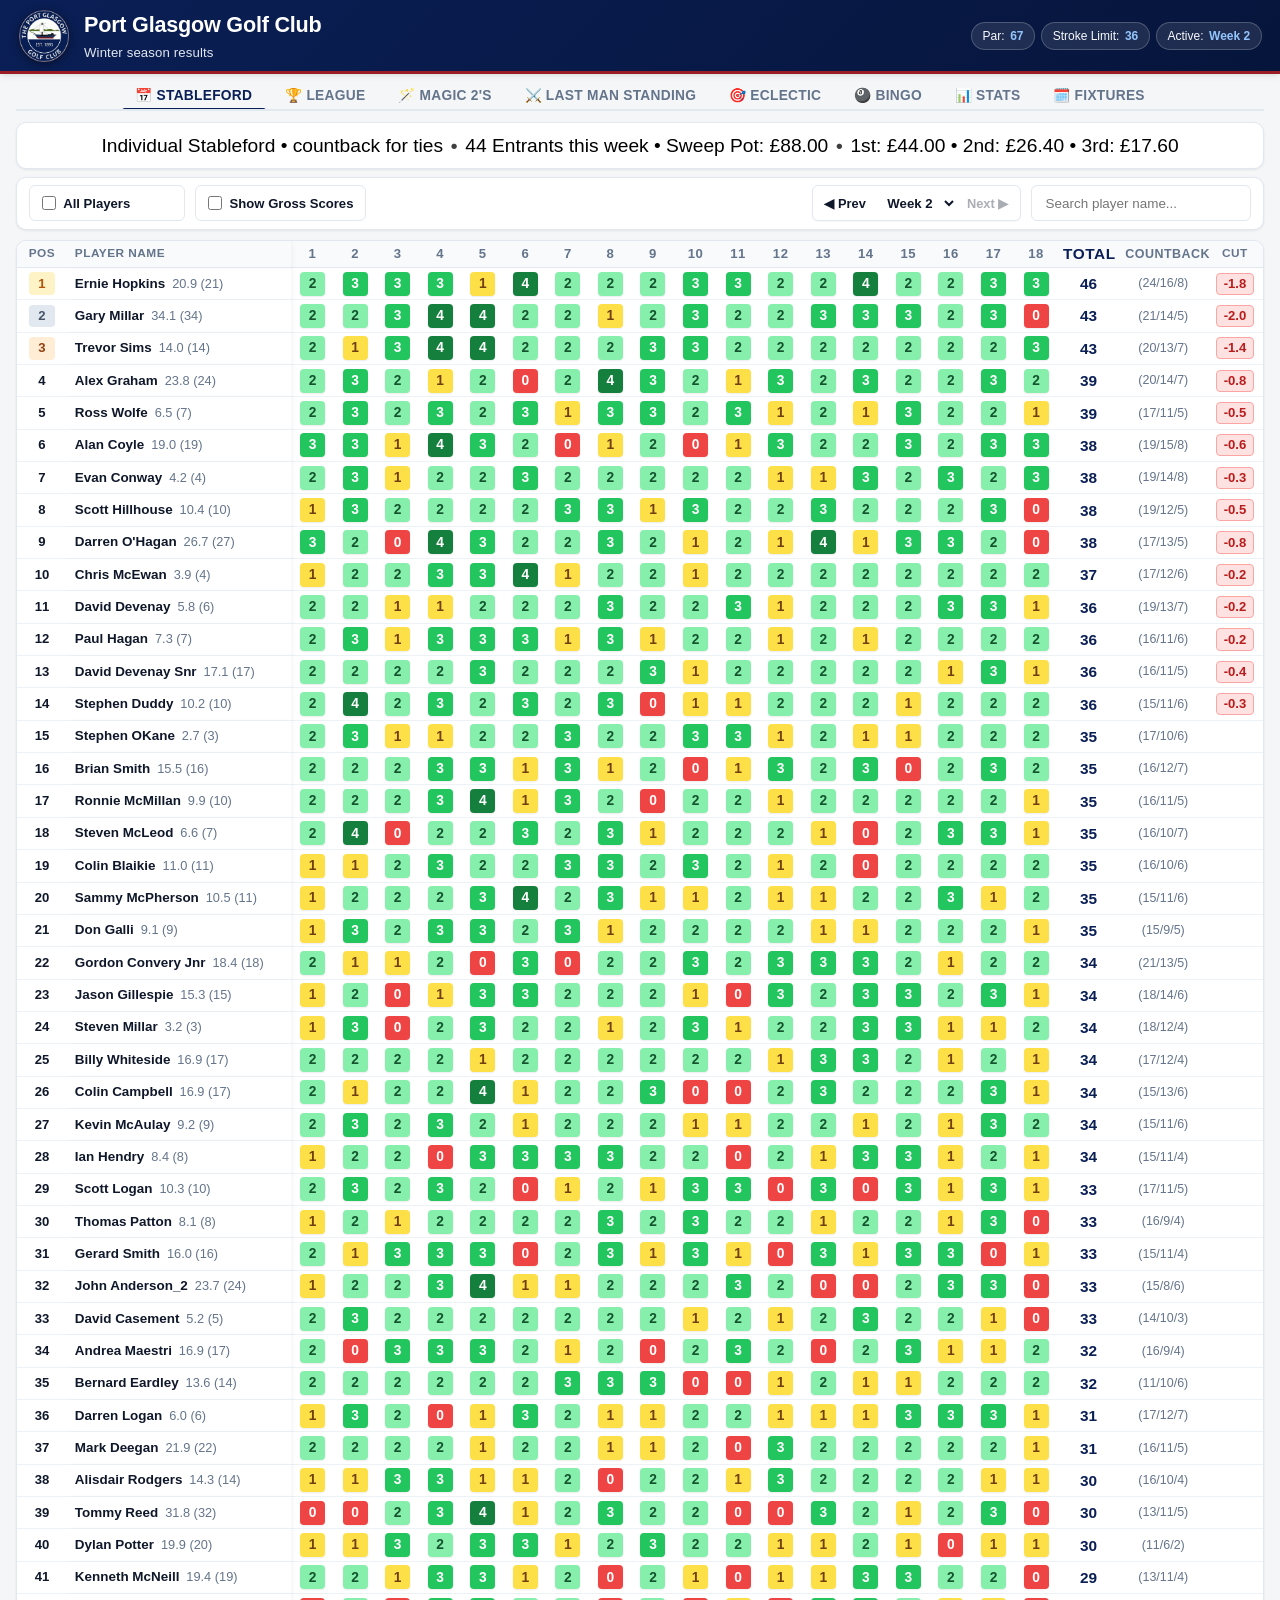
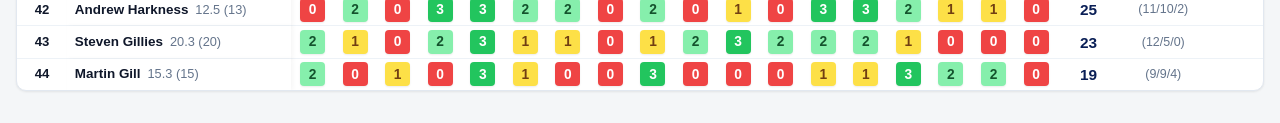
==== commit 07325877: "Add course stats and season fixtures views Add sortable hole statistics and a searchable 20-week fix" ====
--- a/index.html
+++ b/index.html
@@ -7,7 +7,7 @@
   <meta http-equiv="Pragma" content="no-cache">
   <meta http-equiv="Expires" content="0">
   <title>Port Glasgow Golf Club - Winter Season Results</title>
-  <link rel="stylesheet" href="style.css?v=20261101_fixtures_mobile_nav">
+  <link rel="stylesheet" href="style.css?v=20261107_fixtures_tab">
   <link rel="icon" type="image/png" href="image/pggc_logo.png">
 </head>
 <body>
@@ -44,42 +44,46 @@
     <div class="mobile-nav-wrapper">
       <label for="mobile-tab-select" class="sr-only">Select Competition View</label>
       <select id="mobile-tab-select" class="mobile-nav-select" aria-label="Select Competition View">
-        <option value="tab-weekly" selected>📅 Weekend Stableford</option>
-        <option value="tab-leaderboard">🏆 Winter League</option>
-        <option value="tab-eclectic">🎯 Eclectic</option>
-        <option value="tab-magic2s">🪄 Magic 2's</option>
-        <option value="tab-lastman">⚔️ Last Man</option>
-        <option value="tab-parbingo">🎱 Bingo</option>
-        <option value="tab-player">👤 Player Profile</option>
-        <option value="tab-cup" id="opt-tab-cup" style="display: none;">🏆 Winter Cup</option>
+        <option value="tab-weekly" selected>📅 STABLEFORD</option>
+        <option value="tab-leaderboard">🏆 LEAGUE</option>
+        <option value="tab-eclectic">🎯 ECLECTIC</option>
+        <option value="tab-magic2s">🪄 MAGIC 2'S</option>
+        <option value="tab-lastman">⚔️ LAST MAN STANDING</option>
+        <option value="tab-parbingo">🎱 BINGO</option>
+        <option value="tab-cup" id="opt-tab-cup" style="display: none;">🏆 WINTER CUP</option>
+        <option value="tab-stats" id="opt-tab-stats">📊 STATS</option>
+        <option value="tab-fixtures" id="opt-tab-fixtures">🗓️ FIXTURES</option>
       </select>
     </div>
 
     <!-- Desktop Tab Navigation (Rendered on screens > 1024px) -->
     <nav class="tab-nav" aria-label="Navigation Tabs">
       <button class="tab-btn active" data-tab="tab-weekly" id="btn-tab-weekly">
-        📅 Weekend Stableford
+        📅 STABLEFORD
       </button>
       <button class="tab-btn" data-tab="tab-leaderboard" id="btn-tab-leaderboard">
-        🏆 Winter League
+        🏆 LEAGUE
       </button>
       <button class="tab-btn" data-tab="tab-eclectic" id="btn-tab-eclectic">
-        🎯 Eclectic
+        🎯 ECLECTIC
       </button>
       <button class="tab-btn" data-tab="tab-magic2s" id="btn-tab-magic2s">
-        🪄 Magic 2's
+        🪄 MAGIC 2'S
       </button>
       <button class="tab-btn" data-tab="tab-lastman" id="btn-tab-lastman">
-        ⚔️ Last Man
+        ⚔️ LAST MAN STANDING
       </button>
       <button class="tab-btn" data-tab="tab-parbingo" id="btn-tab-parbingo">
-        🎱 Bingo
-      </button>
-      <button class="tab-btn" data-tab="tab-player" id="btn-tab-player">
-        👤 Player Profile
+        🎱 BINGO
       </button>
       <button class="tab-btn" data-tab="tab-cup" id="btn-tab-cup">
-        🏆 Winter Cup
+        🏆 WINTER CUP
+      </button>
+      <button class="tab-btn" data-tab="tab-stats" id="btn-tab-stats">
+        📊 STATS
+      </button>
+      <button class="tab-btn" data-tab="tab-fixtures" id="btn-tab-fixtures">
+        🗓️ FIXTURES
       </button>
     </nav>
   </div>
@@ -101,11 +105,13 @@
 
     <!-- Tab 1: Weekly Competition -->
     <section id="tab-weekly" class="view-panel active">
-      <!-- Info / Control Bar -->
-      <div class="panel-header-bar">
-        <div class="panel-info-group">
-          <p id="weekly-subtitle" class="panel-info-text">Weekly Sweep • Individual Stableford Format<br>{Number of Entrants} • Sweep Pot: {£x} • 1st: {1st Prize} • 2nd: {2nd Prize} • 3rd: {3rd Prize}</p>
-        </div>
+      <!-- Info Bar (Spans full page width) -->
+      <div class="panel-info-bar">
+        <p id="weekly-subtitle" class="panel-info-text">Individual Stableford • countback for ties • {Number of Entrants} this week • Sweep Pot: {£x} • 1st: {1st Prize} • 2nd: {2nd Prize} • 3rd: {3rd Prize}</p>
+      </div>
+
+      <!-- Controls Bar (Week nav, search, options on separate line below) -->
+      <div class="panel-controls-bar">
         <div class="panel-options-group">
           <label class="checkbox-control" id="lbl-weekly-league-filter" for="weekly-hide-non-league" title="Click to filter: All Players ➔ League Only ➔ Non-League Only">
             <input type="checkbox" id="weekly-hide-non-league">
@@ -171,11 +177,13 @@
 
     <!-- Tab 2: Season Leaderboard -->
     <section id="tab-leaderboard" class="view-panel">
-      <!-- Info / Control Bar -->
-      <div class="panel-header-bar">
-        <div class="panel-info-group">
-          <p id="leaderboard-subtitle" class="panel-info-text">Season Long League • Best 10 Stableford Scores Count • {Number of players in the active week} played this week<br>Handicaps shown are new hadicaps for next week.</p>
-        </div>
+      <!-- Info Bar (Spans full page width) -->
+      <div class="panel-info-bar">
+        <p id="leaderboard-subtitle" class="panel-info-text">Winter League • Best 10 Stableford Scores Count • Handicaps shown are new handicaps for next week</p>
+      </div>
+
+      <!-- Controls Bar (Week nav, search, options on separate line below) -->
+      <div class="panel-controls-bar">
         <div class="panel-nav-group">
           <div class="week-nav-group">
             <button type="button" id="btn-leaderboard-prev" class="week-nav-btn" title="View previous week league table">◀ Prev</button>
@@ -226,11 +234,13 @@
 
     <!-- Tab: Eclectic Competition -->
     <section id="tab-eclectic" class="view-panel">
-      <!-- Info / Control Bar -->
-      <div class="panel-header-bar">
-        <div class="panel-info-group">
-          <p id="eclectic-subtitle" class="panel-info-text">Best Stableford score on each hole accumulated across all rounds | Ranked by Eclectic total</p>
-        </div>
+      <!-- Info Bar (Spans full page width) -->
+      <div class="panel-info-bar">
+        <p id="eclectic-subtitle" class="panel-info-text">Best Stableford score on each hole accumulated across all rounds</p>
+      </div>
+
+      <!-- Controls Bar (Week nav, search, options on separate line below) -->
+      <div class="panel-controls-bar">
         <div class="panel-options-group">
           <div class="filter-group" id="eclectic-winner-filter-group" style="display: none;">
             <label for="eclectic-scoring-mode">Winner:</label>
@@ -299,11 +309,13 @@
 
     <!-- Tab: Magic 2's Competition -->
     <section id="tab-magic2s" class="view-panel">
-      <!-- Info / Control Bar -->
-      <div class="panel-header-bar">
-        <div class="panel-info-group">
-          <p id="magic2s-subtitle" class="panel-info-text">Score a gross 2 on qualifying par 3s (or any par 4 / 5) | Prize roll over | Open to league members only | {Prize Pot}</p>
-        </div>
+      <!-- Info Bar (Spans full page width) -->
+      <div class="panel-info-bar">
+        <p id="magic2s-subtitle" class="panel-info-text">Score a gross 2 on randomly selected par 3s • a 2 on any par 4/5 also qualifies Prize roll over • Open to league members only • Weekly Prize Pot: {Prize Pot}</p>
+      </div>
+
+      <!-- Controls Bar (Week nav, search, options on separate line below) -->
+      <div class="panel-controls-bar">
         <div class="panel-nav-group">
           <div class="week-nav-group">
             <button type="button" id="btn-magic2s-prev" class="week-nav-btn" title="View previous week Magic 2's">◀ Prev</button>
@@ -351,11 +363,13 @@
 
     <!-- Tab 5: Last Man Standing -->
     <section id="tab-lastman" class="view-panel">
-      <!-- Info / Control Bar -->
-      <div class="panel-header-bar">
-        <div class="panel-info-group">
-          <p id="lastman-subtitle" class="panel-info-text">Score 1 point on hole {weeks active hole} to proceed to next week • {16 of 49} Players Still Standing after week {active week}</p>
-        </div>
+      <!-- Info Bar (Spans full page width) -->
+      <div class="panel-info-bar">
+        <p id="lastman-subtitle" class="panel-info-text">Score 1 point on hole {weeks active hole} to proceed • {X of 50} Players Still Standing after week {active week} • Next hole is {next week}</p>
+      </div>
+
+      <!-- Controls Bar (Week nav, search, options on separate line below) -->
+      <div class="panel-controls-bar">
         <div class="panel-nav-group">
           <div class="week-nav-group">
             <button type="button" id="btn-lastman-prev" class="week-nav-btn" title="View previous week">◀ Prev</button>
@@ -447,21 +461,23 @@
 
     <!-- Tab: Bingo (Gross Pars & Net Birdies) -->
     <section id="tab-parbingo" class="view-panel">
-      <!-- Info / Control Bar -->
-      <div class="panel-header-bar">
-        <div class="panel-info-group">
-          <p id="parbingo-subtitle" class="panel-info-text">First player to record a qualifying score on every hole wins</p>
-        </div>
+      <!-- Info Bar (Spans full page width) -->
+      <div class="panel-info-bar">
+        <p id="parbingo-subtitle" class="panel-info-text">First player to record a net birdie score on every hole wins</p>
+      </div>
+
+      <!-- Controls Bar (Week nav, search, options on separate line below) -->
+      <div class="panel-controls-bar">
         <div class="panel-options-group">
           <div class="bingo-mode-toggle is-hidden" id="bingo-mode-toggle-group" style="display: none;" role="group" aria-label="Bingo Mode Selection">
             <button type="button" id="btn-bingo-mode-gross" class="bingo-mode-btn" title="Show Gross Pars Bingo (Gross par or better on every hole)">Gross Pars</button>
             <button type="button" id="btn-bingo-mode-nett" class="bingo-mode-btn active" title="Show Net Birdies Bingo (Nett birdie or better on every hole)">Net Birdies</button>
           </div>
-          <div class="filter-group">
+          <div class="filter-group is-hidden" id="parbingo-eligibility-group" style="display: none;">
             <label for="parbingo-filter-eligibility">Eligibility:</label>
             <select id="parbingo-filter-eligibility" class="select-control" title="Filter by competition eligibility">
-              <option value="league" selected>League Members Only</option>
-              <option value="all">All Players (Open)</option>
+              <option value="all" selected>All Players (Open)</option>
+              <option value="league">League Members Only</option>
             </select>
           </div>
         </div>
@@ -501,142 +517,15 @@
       </div>
     </section>
 
-    <!-- Tab: Player Profile & Handicap List -->
-    <section id="tab-player" class="view-panel">
-      <!-- Sub-view Mode Switcher Bar -->
-      <div class="panel-header-bar players-mode-bar">
-        <div class="players-mode-toggle" role="group" aria-label="Player Profile View Selection">
-          <button type="button" id="btn-players-mode-profile" class="players-mode-btn active" title="View Individual Player Profile & Scorecards">👤 Player Details</button>
-          <button type="button" id="btn-players-mode-roster" class="players-mode-btn" title="View League Handicap Matrix & Cuts List">📋 Handicap List</button>
-        </div>
-      </div>
-
-      <!-- Sub-view 1: Individual Player Profile & Season Record -->
-      <div id="players-profile-view" class="players-subview">
-        <!-- Info / Control Bar -->
-        <div class="panel-header-bar">
-          <div class="panel-info-group">
-            <p id="player-subtitle" class="panel-info-text">Inspect complete scoring history, individual scorecards, scoring averages, and tournament winnings for any member</p>
-          </div>
-          <div class="panel-options-group">
-            <button type="button" id="btn-goto-roster" class="quick-pick-btn" title="View full league handicap matrix">📋 View Handicap List</button>
-          </div>
-          <div class="panel-search-group">
-            <div class="player-search-wrapper">
-              <input type="text" id="player-search-input" class="search-input" placeholder="Search player name..." autocomplete="off">
-              <div id="player-suggestions" class="player-suggestions-box" style="display: none;"></div>
-            </div>
-          </div>
-        </div>
-
-        <!-- Player Content Area -->
-        <div id="player-content-area">
-          <!-- Initial prompt when no player selected -->
-          <div id="player-empty-prompt" class="empty-state">
-            <div style="font-size: 2.5rem; margin-bottom: 0.5rem;">🏌️‍♂️</div>
-            <h3 style="font-size: 1.15rem; color: var(--text-main); margin-bottom: 0.35rem;">Select a Member to Track</h3>
-            <p style="color: var(--text-muted); max-width: 500px; margin: 0 auto 1.25rem auto;">
-              Search for a club member above or pick from the active players below to inspect their full season record of Stableford scores.
-            </p>
-            <div id="player-quick-picks" class="quick-picks-container">
-              <!-- Dynamic quick pick buttons -->
-            </div>
-          </div>
-
-          <!-- Selected Player Details Card -->
-          <div id="player-details-card" style="display: none;">
-            <!-- Profile Header Banner -->
-            <div class="player-profile-banner">
-              <div class="player-profile-main">
-                <div class="player-avatar-badge">👤</div>
-                <div>
-                  <div class="player-profile-name-row">
-                    <h3 id="player-card-name" class="player-profile-name">-</h3>
-                    <span id="player-card-badge" class="badge-league">League</span>
-                  </div>
-                  <div class="player-profile-meta" id="player-card-meta">
-                    <!-- Chips populated dynamically -->
-                  </div>
-                </div>
-              </div>
-              <div class="player-profile-stats" id="player-card-stats">
-                <!-- Stat pills populated dynamically -->
-              </div>
-            </div>
-
-            <!-- Rounds Table Card Container (Rendered dynamically via shared buildPlayerRoundsTableCardHtml) -->
-            <div id="player-rounds-container"></div>
-          </div>
-        </div>
-      </div>
-
-      <!-- Sub-view 2: Handicap List Matrix -->
-      <div id="players-roster-view" class="players-subview" style="display: none;">
-        <!-- Info / Control Bar -->
-        <div class="panel-header-bar">
-          <div class="panel-info-group">
-            <p class="panel-info-text">Chronological matrix of weekly handicap adjustments and active indexes • Tap any player to inspect</p>
-          </div>
-          <div class="panel-options-group">
-            <button type="button" id="btn-back-to-profile" class="quick-pick-btn" title="Return to Player Details view">👤 Player Details</button>
-            <div class="filter-group">
-              <label for="handicap-filter-league">Filter:</label>
-              <select id="handicap-filter-league" class="select-control">
-                <option value="all">All Members</option>
-                <option value="league" selected>League Members Only</option>
-                <option value="cut">Players with Cuts / Adjustments</option>
-              </select>
-            </div>
-            <button type="button" id="btn-toggle-cuts-rules" class="quick-pick-btn" title="View or hide active handicap cut rules & tier breakdown">⚙️ Cuts Rules</button>
-          </div>
-          <div class="panel-search-group">
-            <input type="text" id="handicap-search" class="search-input" placeholder="Search player name...">
-          </div>
-        </div>
-
-        <!-- Collapsible Cuts Rules Card -->
-        <div id="cuts-rules-card" class="table-card" style="display: none; margin-bottom: 1.25rem;">
-          <div style="padding: 0.85rem 1.25rem; border-bottom: 1px solid var(--border); display: flex; justify-content: space-between; align-items: center; background: #f8fafc;">
-            <div>
-              <h3 style="font-size: 0.95rem; font-weight: 700; color: var(--text-main); margin-bottom: 0.2rem;">⚙️ Active Handicap Cut System (from <code>config/cuts.json</code>)</h3>
-              <p style="font-size: 0.8rem; color: var(--text-muted); margin: 0;">Fully configurable in <code>config/cuts.json</code>. Run <code>node process_raw.js</code> after editing to update the offline preview.</p>
-            </div>
-            <button type="button" id="btn-close-cuts-rules" class="quick-pick-btn" style="padding: 0.25rem 0.6rem; font-size: 0.8rem;">✕ Close</button>
-          </div>
-          <div id="cuts-rules-content" style="padding: 1rem 1.25rem;">
-            <!-- Dynamically populated from state.cutsConfig -->
-          </div>
-        </div>
-
-        <!-- Handicap Matrix Table -->
-        <div class="table-card">
-          <div class="table-responsive">
-            <table class="data-table" id="handicap-table">
-              <thead>
-                <tr id="handicap-thead-tr">
-                  <th class="sticky-col-name player-name-col"><span class="th-full">Player Name</span><span class="th-short">Player</span></th>
-                  <th class="text-center hci-col" title="Starting Handicap Index"><span class="th-full">Start<br>HCI</span><span class="th-short">Start</span></th>
-                  <!-- Dynamic Week Columns (W1, W2...) -->
-                  <th class="text-center current-hci-col" title="Current Active Handicap Index"><span class="th-full">Current<br>HCI</span><span class="th-short">Now</span></th>
-                  <th class="text-center total-cut-col" title="Total Cuts and Adjustments"><span class="th-full">Total<br>Cuts</span><span class="th-short">Cuts</span></th>
-                </tr>
-              </thead>
-              <tbody id="handicap-tbody">
-                <!-- Rendered dynamically -->
-              </tbody>
-            </table>
-          </div>
-        </div>
-      </div>
-    </section>
-
     <!-- Tab: Winter Cup -->
     <section id="tab-cup" class="view-panel">
-      <!-- Info / Control Bar -->
-      <div class="panel-header-bar">
-        <div class="panel-info-group">
-          <p id="cup-subtitle" class="panel-info-text">Weekly Matchplay • 4 Handicap Pots • 11 Rounds • Top 16 Advance to Knockout</p>
-        </div>
+      <!-- Info Bar (Spans full page width) -->
+      <div class="panel-info-bar">
+        <p id="cup-subtitle" class="panel-info-text">Matchplay • 5 Handicap Pots • 9 Rounds • Top 16 Advance to Knockout • 3pt for win • 1pt for a draw • 0 for a loss • 0 points if player doesn't play</p>
+      </div>
+
+      <!-- Controls Bar (Week nav, search, options on separate line below) -->
+      <div class="panel-controls-bar">
         <div class="panel-options-group">
           <div class="cup-mode-toggle" role="group" aria-label="Cup Subview Selection">
             <button type="button" id="btn-cup-mode-table" class="cup-mode-btn active" title="View Standings Table">🏆 Table</button>
@@ -650,7 +539,7 @@
         </div>
       </div>
 
-      <!-- Subview 1: Unified 48-Player League Standings -->
+      <!-- Subview 1: Unified 50-Player League Standings -->
       <div id="cup-view-table" class="cup-subview">
         <div class="table-card">
           <div class="table-responsive">
@@ -688,12 +577,13 @@
               <option value="2">Pot 2 (First Division)</option>
               <option value="3">Pot 3 (Second Division)</option>
               <option value="4">Pot 4 (Third Division)</option>
+              <option value="5">Pot 5 (Fourth Division)</option>
             </select>
           </div>
           <div class="cup-fixtures-nav-group">
             <button type="button" id="btn-cup-prev" class="cup-nav-btn" title="Previous Week Fixtures">◀ Prev</button>
             <select id="cup-week-select" class="select-control cup-week-select" title="Jump to specific week">
-              <!-- Dynamically populated Weeks 1 to 11 -->
+              <!-- Dynamically populated Weeks 1 to 9 -->
             </select>
             <button type="button" id="btn-cup-next" class="cup-nav-btn" title="Next Week Fixtures">Next ▶</button>
           </div>
@@ -706,7 +596,7 @@
       <!-- Subview 3: Pots & Seedings Breakdown -->
       <div id="cup-view-pots" class="cup-subview" style="display: none;">
         <div id="cup-pots-container" class="cup-pots-grid">
-          <!-- Rendered dynamically: Pots 1 to 4 and Reserve card -->
+          <!-- Rendered dynamically: Pots 1 to 5 -->
         </div>
       </div>
 
@@ -716,10 +606,10 @@
           <div class="cup-fixtures-nav-group" style="width: 100%;">
             <button type="button" id="btn-cup-bracket-prev" class="cup-nav-btn" title="Previous Round">◀ Prev</button>
             <select id="cup-bracket-round-select" class="select-control cup-week-select" title="Select Knockout Round">
-              <option value="r16">Round of 16 (Week 12)</option>
-              <option value="qf">Quarter-Finals (Week 13)</option>
-              <option value="sf">Semi-Finals (Week 14)</option>
-              <option value="final">Grand Final (Week 15)</option>
+              <option value="r16">Round of 16 (Week 10)</option>
+              <option value="qf">Quarter-Finals (Week 11)</option>
+              <option value="sf">Semi-Finals (Week 12)</option>
+              <option value="final">Grand Final (Week 13)</option>
             </select>
             <button type="button" id="btn-cup-bracket-next" class="cup-nav-btn" title="Next Round">Next ▶</button>
           </div>
@@ -730,9 +620,106 @@
       </div>
     </section>
 
+    <!-- Tab 9: Course Statistics -->
+    <section id="tab-stats" class="view-panel">
+      <!-- Info Bar (Spans full page width) -->
+      <div class="panel-info-bar">
+        <p id="stats-subtitle" class="panel-info-text">Course hole statistics and scoring averages across all competition round</p>
+      </div>
+
+      <!-- Controls Bar (Week nav, search, options on separate line below) -->
+      <div class="panel-controls-bar">
+        <div class="panel-options-group">
+          <div class="filter-group">
+            <label for="stats-round-filter">Rounds:</label>
+            <select id="stats-round-filter" class="select-control" title="Filter hole statistics by competition round">
+              <option value="all" selected>All Rounds</option>
+            </select>
+          </div>
+        </div>
+      </div>
+
+      <!-- Top Summary Metric Cards -->
+      <div class="stats-grid" id="stats-metrics-grid">
+        <!-- Rendered dynamically -->
+      </div>
+
+      <!-- Hole Statistics Data Table -->
+      <div class="table-card">
+        <div class="table-responsive">
+          <table class="data-table" id="stats-table">
+            <thead>
+              <tr>
+                <th class="text-center sortable-th stats-hole-col" data-sort="hole" title="Click to sort by Hole Number"><span class="th-full">Hole</span><span class="th-short">Hole</span><span class="sort-icon"></span></th>
+                <th class="text-left sortable-th stats-name-col col-desktop-only" data-sort="name" title="Click to sort by Hole Name"><span class="th-full">Hole Name</span><span class="th-short">Name</span><span class="sort-icon"></span></th>
+                <th class="text-center sortable-th stats-par-col col-desktop-only" data-sort="par" title="Click to sort by Par"><span class="th-full">Par</span><span class="th-short">Par</span><span class="sort-icon"></span></th>
+                <th class="text-center sortable-th stats-si-col" data-sort="si" title="Click to sort by Stroke Index"><span class="th-full">Stroke Index</span><span class="th-short">SI</span><span class="sort-icon"></span></th>
+                <th class="text-center sortable-th stats-rank-col" data-sort="rank" title="Click to sort by Difficulty Rank (1 to 18)"><span class="th-full">Difficulty Rank</span><span class="th-short">RANK</span><span class="sort-icon"></span></th>
+                <th class="text-center sortable-th stats-avg-col" data-sort="avg" title="Click to sort by Scoring Average"><span class="th-full">Average Score</span><span class="th-short">AVE</span><span class="sort-icon"></span></th>
+                <th class="text-center sortable-th stats-diff-col" data-sort="diff" title="Click to sort by Score relative to Par"><span class="th-full">vs Par</span><span class="th-short">VS PAR</span><span class="sort-icon"></span></th>
+                <th class="text-center sortable-th stats-scores-col col-desktop-only" data-sort="scores" title="Click to sort by Total Recorded Scores"><span class="th-full">Scores</span><span class="th-short">Rds</span><span class="sort-icon"></span></th>
+                <th class="text-center sortable-th stats-dist-col col-desktop-only" data-sort="birdies" title="Click to sort by Birdies or better"><span class="th-full">Birdies</span><span class="th-short">Birdies</span><span class="sort-icon"></span></th>
+                <th class="text-center sortable-th stats-dist-col col-desktop-only" data-sort="pars" title="Click to sort by Pars"><span class="th-full">Pars</span><span class="th-short">Pars</span><span class="sort-icon"></span></th>
+                <th class="text-center sortable-th stats-dist-col col-desktop-only" data-sort="bogeys" title="Click to sort by Bogeys"><span class="th-full">Bogeys</span><span class="th-short">Bogeys</span><span class="sort-icon"></span></th>
+                <th class="text-center sortable-th stats-dist-col col-desktop-only" data-sort="doubles" title="Click to sort by Double Bogeys or worse"><span class="th-full">Double+</span><span class="th-short">Dbl+</span><span class="sort-icon"></span></th>
+              </tr>
+            </thead>
+            <tbody id="stats-tbody">
+              <!-- Rendered dynamically -->
+            </tbody>
+            <tfoot id="stats-tfoot">
+              <!-- Rendered dynamically (OUT, IN, TOTAL anchored at bottom) -->
+            </tfoot>
+          </table>
+        </div>
+      </div>
+    </section>
+
+    <!-- Tab 9: Fixtures & Schedule View -->
+    <section id="tab-fixtures" class="view-panel">
+      <!-- Info Bar (Spans full page width) -->
+      <div class="panel-info-bar">
+        <p id="fixtures-subtitle" class="panel-info-text">Winter Season Schedule • 20 Weekly Winter Sweeps • Showing fixtures, competition dates, and confirmed winners</p>
+      </div>
+
+      <!-- Controls Bar (Filter pills on left, search box on right) -->
+      <div class="panel-controls-bar">
+        <div class="panel-options-group">
+          <div class="fixtures-filter-group" role="group" aria-label="Fixtures Filter">
+            <button type="button" class="fixtures-filter-btn active" data-filter="all" id="btn-fixtures-filter-all">All (<span id="fixtures-count-all">20</span>)</button>
+            <button type="button" class="fixtures-filter-btn" data-filter="completed" id="btn-fixtures-filter-completed">Completed (<span id="fixtures-count-completed">2</span>)</button>
+            <button type="button" class="fixtures-filter-btn" data-filter="upcoming" id="btn-fixtures-filter-upcoming">Upcoming (<span id="fixtures-count-upcoming">18</span>)</button>
+          </div>
+        </div>
+        <div class="panel-search-group">
+          <input type="text" id="fixtures-search" class="search-input" placeholder="Search fixture, date, winner...">
+        </div>
+      </div>
+
+      <!-- Fixtures Table Card -->
+      <div class="table-card" id="fixtures-table-card">
+        <div class="table-responsive">
+          <table class="data-table" id="fixtures-table">
+            <thead>
+              <tr>
+                <th class="text-center fixture-week-col" style="width: 8%;"><span class="th-full">Week</span><span class="th-short">Wk</span></th>
+                <th class="fixture-name-col" style="width: 32%;"><span class="th-full">Competition</span><span class="th-short">Event</span></th>
+                <th class="fixture-date-col" style="width: 26%;">Date</th>
+                <th class="col-desktop-only fixture-format-col" style="width: 14%;">Format</th>
+                <th class="fixture-winner-col" style="width: 28%;">Winner</th>
+              </tr>
+            </thead>
+            <tbody id="fixtures-tbody">
+              <!-- Dynamically populated by app.js -->
+            </tbody>
+          </table>
+        </div>
+      </div>
+    </section>
+
   </main>
 
-  <script src="data/data.js?v=20261101_fixtures_mobile_nav"></script>
-  <script src="app.js?v=20261101_fixtures_mobile_nav"></script>
+  <script src="data/data.js?v=20261107_fixtures_tab"></script>
+  <script src="app.js?v=20261107_fixtures_tab"></script>
 </body>
 </html>
--- a/style.css
+++ b/style.css
@@ -1,4 +1,11 @@
 :root {
+  /* Information Sections Appearance Custom Variables */
+  --info-desktop-size: 0.825rem;
+  --info-desktop-color: var(--text-muted, #475569);
+  --info-desktop-font: inherit;
+  --info-mobile-size: 0.78rem;
+  --info-mobile-color: var(--text-muted, #475569);
+  --info-mobile-font: inherit;
   --primary: #0a1f56;
   --primary-hover: #07153e;
   --primary-light: #eff3fa;
@@ -198,6 +205,7 @@
   appearance: auto;
   -webkit-appearance: menulist;
   box-sizing: border-box;
+  text-transform: uppercase;
 }
 
 .tab-nav {
@@ -220,7 +228,7 @@
   outline: none;
   padding: 0.42rem 0.85rem;
   font-size: 0.86rem;
-  font-weight: 600;
+  font-weight: 700;
   color: var(--text-muted);
   cursor: pointer;
   border-radius: var(--radius-sm) var(--radius-sm) 0 0;
@@ -230,6 +238,8 @@
   position: relative;
   transition: all 0.2s ease;
   white-space: nowrap;
+  text-transform: uppercase;
+  letter-spacing: 0.02em;
 }
 
 .tab-btn:hover {
@@ -281,23 +291,79 @@
   }
 }
 
-/* Control Bar & Filter Cards - Standardized Info Bar */
+/* ==========================================================================
+   Page Info Banner (Spanning full page width)
+   ========================================================================== */
+.panel-info-bar {
+  background: var(--surface);
+  border: 1px solid var(--border);
+  border-radius: var(--radius-md);
+  padding: 0.55rem 0.9rem;
+  margin-bottom: 0.5rem;
+  box-shadow: var(--shadow-sm);
+  width: 100%;
+  box-sizing: border-box;
+  text-align: center; /* Center-justified on all desktop screens */
+}
+
+.panel-info-bar .panel-info-text,
+.panel-info-text {
+  font-size: var(--info-desktop-size, 0.825rem);
+  line-height: 1.45;
+  color: var(--info-desktop-color, var(--text-muted, #475569));
+  font-family: var(--info-desktop-font, inherit);
+  margin: 0;
+  width: 100%;
+  text-align: center; /* Center-justified on all desktop screens */
+  white-space: nowrap; /* Desktop: single line */
+  overflow-x: auto;
+}
+
+.panel-info-text .info-line {
+  display: inline;
+}
+
+.panel-info-text .info-sep-desktop {
+  display: inline;
+  color: inherit;
+  opacity: 0.75;
+  font-weight: 700;
+  padding: 0 0.15rem;
+}
+
+.panel-info-text .info-br-mobile {
+  display: none;
+}
+
+.panel-info-text .info-bullet {
+  color: var(--primary);
+  opacity: 0.65;
+  font-weight: 700;
+  padding: 0 0.25rem;
+}
+
+.panel-info-text .info-line-sep {
+  display: none;
+}
+
+/* ==========================================================================
+   Navigation & Controls Bar (Separate line below info banner)
+   ========================================================================== */
+.panel-controls-bar,
 .panel-header-bar {
   background: var(--surface);
   border: 1px solid var(--border);
   border-radius: var(--radius-md);
-  padding: 0.4rem 0.75rem;
-  margin-bottom: 0.6rem;
+  padding: 0.45rem 0.75rem;
+  margin-bottom: 0.65rem;
   box-shadow: var(--shadow-sm);
   display: flex;
   flex-direction: row;
   align-items: center;
-  justify-content: flex-end;
-  flex-wrap: nowrap !important;
-  gap: 0.55rem;
+  gap: 0.65rem;
   box-sizing: border-box;
   width: 100%;
-  min-height: 46px;
+  min-height: 48px;
 }
 
 .panel-info-group {
@@ -309,7 +375,8 @@
   min-width: 0;
 }
 
-.panel-options-group {
+.panel-controls-bar .panel-options-group,
+.panel-header-bar .panel-options-group {
   display: flex;
   align-items: center;
   gap: 0.65rem;
@@ -317,38 +384,34 @@
   white-space: nowrap;
 }
 
-.panel-nav-group {
+/* Prev / Next navigation group: Right-justified, on the left of the search bar */
+.panel-controls-bar .panel-nav-group,
+.panel-header-bar .panel-nav-group {
   display: flex;
   align-items: center;
   flex-shrink: 0;
-}
-
-.panel-search-group {
+  margin-left: auto; /* Right-justifies week nav directly to the left of search */
+}
+
+/* Search group sits to the right of week nav */
+.panel-controls-bar .panel-search-group,
+.panel-header-bar .panel-search-group {
   display: flex;
   align-items: center;
   flex-shrink: 0;
 }
 
+/* If controls bar has no week nav group (or nav is hidden), right-justify the search bar */
+.panel-controls-bar:not(:has(.panel-nav-group)) .panel-search-group,
+.panel-header-bar:not(:has(.panel-nav-group)) .panel-search-group,
+.panel-controls-bar > .panel-options-group + .panel-search-group,
+.panel-header-bar > .panel-options-group + .panel-search-group {
+  margin-left: auto;
+}
+
 .panel-search-group .search-input {
-  width: 210px;
-  min-width: 170px;
-}
-
-.panel-info-text {
-  font-size: 0.8rem;
-  line-height: 1.35;
-  color: var(--text-muted);
-  margin: 0;
-  min-width: 0;
-  flex-shrink: 1;
-}
-
-.panel-info-text .info-line {
-  display: block;
-}
-
-.panel-info-text .info-line-sep {
-  display: none;
+  width: 220px;
+  min-width: 180px;
 }
 
 /* Standardized 36px control height for seamless alignment across all pages */
@@ -916,6 +979,9 @@
   box-shadow: var(--shadow-sm);
   display: flex;
   flex-direction: column;
+  align-items: center;
+  text-align: center;
+  justify-content: center;
   transition: transform 0.15s ease, box-shadow 0.15s ease;
 }
 
@@ -3178,9 +3244,10 @@
 
 .sc-header-pills {
   display: flex;
-  flex-wrap: wrap;
+  flex-wrap: wrap !important;
   gap: 0.35rem 0.5rem;
   align-items: center;
+  overflow-x: visible !important;
 }
 
 .sc-pill {
@@ -3623,51 +3690,84 @@
   #cup-standings-table th.cup-diff-col, #cup-standings-table td.cup-diff-col { width: 12% !important; }
   #cup-standings-table th.cup-pts-col, #cup-standings-table td.cup-pts-col { width: 12% !important; }
 
-  /* Controls row & filters layout on mobile: Full Container Width */
+  /* Info Bar & Controls layout on mobile */
+  .panel-info-bar {
+    padding: 0.5rem 0.65rem !important;
+    margin-bottom: 0.45rem !important;
+    width: 100% !important;
+    box-sizing: border-box !important;
+    text-align: center !important; /* Centre justify in mobile view */
+  }
+
+  .panel-info-bar .panel-info-text,
+  .panel-info-text {
+    display: block !important;
+    font-size: var(--info-mobile-size, 0.78rem) !important;
+    line-height: 1.4 !important;
+    color: var(--info-mobile-color, var(--text-muted, #475569)) !important;
+    font-family: var(--info-mobile-font, inherit) !important;
+    white-space: normal !important;
+    overflow: visible !important;
+    text-overflow: clip !important;
+    margin: 0 !important;
+    text-align: center !important; /* Centre justify in mobile view */
+  }
+
+  .panel-info-text .info-line {
+    display: inline !important;
+    white-space: normal !important;
+    text-align: center !important; /* Centre justify in mobile view */
+  }
+
+  .panel-info-text .info-sep-desktop {
+    display: none !important;
+  }
+
+  .panel-info-text .info-br-mobile {
+    display: block !important;
+    margin-top: 0.12rem !important;
+  }
+
+  .panel-info-text .info-br-mobile br {
+    display: block !important;
+    content: "" !important;
+  }
+
+  .panel-info-text .info-line-sep {
+    display: none !important;
+  }
+
+  /* Auto-hide controls bar on mobile if empty or if no controls are visible */
+  .panel-controls-bar:empty,
+  .panel-controls-bar.is-empty-bar {
+    display: none !important;
+  }
+
+  /* Controls Bar on mobile */
+  .panel-controls-bar,
   .panel-header-bar {
-    padding: 0.65rem !important;
+    padding: 0.55rem 0.65rem !important;
     margin-bottom: 0.55rem !important;
     display: flex !important;
     flex-direction: column !important;
     align-items: stretch !important;
     gap: 0.5rem !important;
     width: 100% !important;
+    min-height: auto !important;
     box-sizing: border-box !important;
   }
 
-  /* 1. Info text directly below the mobile dropdown */
-  .panel-info-group {
+  .panel-controls-bar .panel-nav-group,
+  .panel-header-bar .panel-nav-group {
     order: 1 !important;
-    display: block !important;
-    width: 100% !important;
-    margin: 0 0 0.2rem 0 !important;
-    padding: 0.2rem 0.2rem 0.45rem 0.2rem !important;
-    border-bottom: 1px solid var(--border-light, #e2e8f0) !important;
+    margin-left: 0 !important;
+    width: 100% !important;
+    margin: 0 !important;
     box-sizing: border-box !important;
   }
 
-  .panel-info-text {
-    display: block !important;
-    font-size: 0.78rem !important;
-    line-height: 1.35 !important;
-    color: var(--text-muted, #64748b) !important;
-    white-space: normal !important;
-    overflow: visible !important;
-    text-overflow: clip !important;
-    margin: 0 !important;
-  }
-
-  .panel-info-text .info-line {
-    display: inline !important;
-    white-space: normal !important;
-  }
-
-  .panel-info-text .info-line-sep {
-    display: inline !important;
-  }
-
-  /* 2. Page-specific options */
-  .panel-options-group {
+  .panel-controls-bar .panel-options-group,
+  .panel-header-bar .panel-options-group {
     order: 2 !important;
     display: flex !important;
     flex-direction: column !important;
@@ -3686,8 +3786,47 @@
     box-sizing: border-box !important;
   }
 
-  /* 3. Prev/Next navigation */
-  /* Configurable Mobile Display Toggles */
+  .panel-controls-bar .panel-search-group,
+  .panel-header-bar .panel-search-group {
+    order: 3 !important;
+    margin-left: 0 !important;
+    width: 100% !important;
+    margin: 0 !important;
+    box-sizing: border-box !important;
+  }
+
+  .panel-controls-bar .panel-search-group .search-input,
+  .panel-header-bar .panel-search-group .search-input {
+    width: 100% !important;
+    min-width: 100% !important;
+  }
+
+  /* Auto-hide empty controls bar when week nav and search are hidden on mobile */
+  body.mobile-hide-week-nav-entirely.mobile-hide-player-search #tab-leaderboard .panel-controls-bar,
+  body.mobile-hide-week-nav-entirely.mobile-hide-player-search #tab-magic2s .panel-controls-bar,
+  body.mobile-hide-week-nav-entirely.mobile-hide-player-search #tab-lastman .panel-controls-bar {
+    display: none !important;
+  }
+
+  body.mobile-hide-week-nav-entirely.mobile-hide-player-search.mobile-hide-weekly-nonleague #tab-weekly .panel-controls-bar {
+    display: none !important;
+  }
+
+  /* Eclectic Mobile: Hide winner dropdown and non-members toggle */
+  #tab-eclectic .panel-options-group,
+  #tab-eclectic #eclectic-winner-filter-group,
+  #tab-eclectic label[for="eclectic-hide-non-league"] {
+    display: none !important;
+  }
+
+  body.mobile-hide-week-nav-entirely.mobile-hide-player-search #tab-eclectic .panel-controls-bar {
+    display: none !important;
+  }
+
+  body.mobile-hide-week-nav-entirely.mobile-hide-player-search .panel-controls-bar:not(:has(> .panel-options-group:not([style*="display: none"]))) {
+    display: none !important;
+  }
+
   body.mobile-hide-week-nav-btns .week-nav-btn {
     display: none !important;
   }
@@ -3718,21 +3857,6 @@
   body.mobile-hide-lastman-status #tab-lastman .filter-group,
   body.mobile-hide-lastman-status #tab-lastman #lastman-filter-status {
     display: none !important;
-  }
-
-  .panel-nav-group {
-    order: 3 !important;
-    width: 100% !important;
-    margin: 0 !important;
-    box-sizing: border-box !important;
-  }
-
-  /* 4. Player search directly above results list */
-  .panel-search-group {
-    order: 4 !important;
-    width: 100% !important;
-    margin: 0 !important;
-    box-sizing: border-box !important;
   }
 
   /* Standardized Week Navigation spanning full width */
@@ -4357,7 +4481,7 @@
 /* Pots & Seedings Grid */
 .cup-pots-grid {
   display: grid;
-  grid-template-columns: repeat(4, 1fr);
+  grid-template-columns: repeat(auto-fit, minmax(210px, 1fr));
   gap: 1rem;
   margin-top: 0.5rem;
 }
@@ -4830,3 +4954,498 @@
   }
 }
 
+
+
+/* ==========================================================================
+   Course Statistics Heatmap Styles
+   Smooth, balanced 18-step difficulty gradient (Rank 1 hardest: dark red text / light red bg -> Rank 18 easiest: dark green text / light green bg)
+   ========================================================================== */
+.stats-hm-rank-1  { background-color: #fad6d6 !important; color: #620e0e !important; }
+.stats-hm-rank-2  { background-color: #f9dbd7 !important; color: #64180c !important; }
+.stats-hm-rank-3  { background-color: #f9e0d7 !important; color: #65240b !important; }
+.stats-hm-rank-4  { background-color: #f8e5d8 !important; color: #67300a !important; }
+.stats-hm-rank-5  { background-color: #f7ead9 !important; color: #683d08 !important; }
+.stats-hm-rank-6  { background-color: #f7eed9 !important; color: #694a07 !important; }
+.stats-hm-rank-7  { background-color: #f8f4e2 !important; color: #514405 !important; }
+.stats-hm-rank-8  { background-color: #f8f7e2 !important; color: #524f05 !important; }
+.stats-hm-rank-9  { background-color: #f6f8e2 !important; color: #4b5204 !important; }
+.stats-hm-rank-10 { background-color: #f3f8e2 !important; color: #405204 !important; }
+.stats-hm-rank-11 { background-color: #ecf6da !important; color: #456a06 !important; }
+.stats-hm-rank-12 { background-color: #e8f6da !important; color: #376907 !important; }
+.stats-hm-rank-13 { background-color: #e4f7d9 !important; color: #2a6907 !important; }
+.stats-hm-rank-14 { background-color: #dff7d9 !important; color: #1d6808 !important; }
+.stats-hm-rank-15 { background-color: #dbf8d8 !important; color: #11670a !important; }
+.stats-hm-rank-16 { background-color: #d7f9d9 !important; color: #0b6510 !important; }
+.stats-hm-rank-17 { background-color: #d7f9dd !important; color: #0c641e !important; }
+.stats-hm-rank-18 { background-color: #d6fae2 !important; color: #0e622a !important; }
+
+/* ==========================================================================
+   Course Statistics Table Anchoring & Formatting
+   ========================================================================== */
+#stats-table {
+  table-layout: fixed !important;
+  border-collapse: separate;
+  border-spacing: 0;
+  width: 100%;
+}
+
+/* Absolute Column Widths on Desktop to prevent sorting bounce */
+#stats-table th.stats-hole-col,
+#stats-table td.stats-hole-col {
+  width: 70px !important;
+  min-width: 70px !important;
+  max-width: 70px !important;
+  box-sizing: border-box;
+}
+
+#stats-table th.stats-name-col,
+#stats-table td.stats-name-col {
+  width: 130px !important;
+  min-width: 130px !important;
+  max-width: 130px !important;
+  white-space: nowrap !important;
+  overflow: hidden !important;
+  text-overflow: ellipsis !important;
+  box-sizing: border-box;
+}
+
+#stats-table th.stats-par-col,
+#stats-table td.stats-par-col {
+  width: 60px !important;
+  min-width: 60px !important;
+  max-width: 60px !important;
+  box-sizing: border-box;
+}
+
+#stats-table th.stats-si-col,
+#stats-table td.stats-si-col {
+  width: 70px !important;
+  min-width: 70px !important;
+  max-width: 70px !important;
+  box-sizing: border-box;
+}
+
+#stats-table th.stats-avg-col,
+#stats-table td.stats-avg-col {
+  width: 100px !important;
+  min-width: 100px !important;
+  max-width: 100px !important;
+  box-sizing: border-box;
+}
+
+#stats-table th.stats-diff-col,
+#stats-table td.stats-diff-col {
+  width: 85px !important;
+  min-width: 85px !important;
+  max-width: 85px !important;
+  box-sizing: border-box;
+}
+
+#stats-table th.stats-rank-col,
+#stats-table td.stats-rank-col {
+  width: 95px !important;
+  min-width: 95px !important;
+  max-width: 95px !important;
+  box-sizing: border-box;
+  white-space: nowrap !important;
+}
+
+#stats-table th.stats-scores-col,
+#stats-table td.stats-scores-col {
+  width: 80px !important;
+  min-width: 80px !important;
+  max-width: 80px !important;
+  box-sizing: border-box;
+}
+
+#stats-table th.stats-dist-col,
+#stats-table td.stats-dist-col {
+  width: 75px !important;
+  min-width: 75px !important;
+  max-width: 75px !important;
+  box-sizing: border-box;
+}
+
+/* Absolute Column Widths on Mobile (5 columns total) */
+@media (max-width: 768px) {
+  #stats-table {
+    table-layout: fixed !important;
+    width: 100% !important;
+  }
+  #stats-table th.stats-hole-col,
+  #stats-table td.stats-hole-col {
+    width: 20% !important;
+    min-width: 20% !important;
+    max-width: 20% !important;
+  }
+  #stats-table th.stats-si-col,
+  #stats-table td.stats-si-col {
+    width: 15% !important;
+    min-width: 15% !important;
+    max-width: 15% !important;
+  }
+  #stats-table th.stats-avg-col,
+  #stats-table td.stats-avg-col {
+    width: 23% !important;
+    min-width: 23% !important;
+    max-width: 23% !important;
+  }
+  #stats-table th.stats-diff-col,
+  #stats-table td.stats-diff-col {
+    width: 22% !important;
+    min-width: 22% !important;
+    max-width: 22% !important;
+  }
+  #stats-table th.stats-rank-col,
+  #stats-table td.stats-rank-col {
+    width: 20% !important;
+    min-width: 20% !important;
+    max-width: 20% !important;
+  }
+}
+
+#stats-table tfoot {
+  position: sticky;
+  bottom: 0;
+  z-index: 6;
+}
+
+#stats-table tfoot tr {
+  box-shadow: 0 -2px 6px rgba(0, 0, 0, 0.05);
+}
+
+#stats-table tfoot tr.tfoot-out td {
+  background: #f8fafc !important;
+  font-weight: 700;
+  border-top: 2px solid var(--border, #e2e8f0);
+  border-bottom: 1px solid var(--border, #e2e8f0);
+}
+
+#stats-table tfoot tr.tfoot-in td {
+  background: #f8fafc !important;
+  font-weight: 700;
+  border-bottom: 2px solid var(--border-dark, #cbd5e1);
+}
+
+#stats-table tfoot tr.tfoot-total td {
+  background: #f1f5f9 !important;
+  font-weight: 800;
+  font-size: 0.94rem;
+  border-top: 2px solid var(--border-dark, #94a3b8);
+  border-bottom: 2px solid var(--border-dark, #94a3b8);
+}
+
+/* ==========================================================================
+   Fixtures & Schedule Tab (#tab-fixtures)
+   ========================================================================== */
+.fixtures-filter-group {
+  display: inline-flex;
+  align-items: center;
+  background: var(--surface-secondary, #f1f5f9);
+  border: 1px solid var(--border);
+  border-radius: var(--radius-sm, 6px);
+  padding: 2px;
+  gap: 2px;
+}
+
+.fixtures-filter-btn {
+  background: transparent;
+  border: none;
+  border-radius: 4px;
+  padding: 0.3rem 0.65rem;
+  font-size: 0.8rem;
+  font-weight: 600;
+  color: var(--text-secondary);
+  cursor: pointer;
+  transition: all var(--transition-fast);
+  white-space: nowrap;
+  height: 32px;
+  display: inline-flex;
+  align-items: center;
+}
+
+.fixtures-filter-btn:hover {
+  color: var(--text-primary);
+  background: rgba(0, 0, 0, 0.04);
+}
+
+.fixtures-filter-btn.active {
+  background: var(--primary, #15803d);
+  color: #fff;
+  box-shadow: var(--shadow-sm);
+}
+
+.fixture-row {
+  transition: background-color var(--transition-fast);
+}
+
+.fixture-row:hover {
+  background-color: var(--row-hover, #f8fafc);
+}
+
+.fixture-completed-row {
+  background-color: #fafdfa;
+  cursor: pointer;
+}
+
+.fixture-completed-row:hover {
+  background-color: #f0fdf4 !important;
+}
+
+.fixture-name {
+  font-weight: 600;
+  color: var(--text-primary);
+}
+
+.fixture-date {
+  font-variant-numeric: tabular-nums;
+  color: var(--text-secondary);
+}
+
+.fixture-winner-wrapper {
+  display: flex;
+  align-items: center;
+  justify-content: space-between;
+  gap: 0.5rem;
+}
+
+.fixture-winner-text {
+  font-size: 0.85rem;
+  color: var(--text-primary);
+  display: inline-flex;
+  align-items: center;
+  gap: 0.35rem;
+}
+
+.fixture-winner-pts {
+  color: var(--primary, #15803d);
+  font-weight: 700;
+  font-size: 0.82rem;
+}
+
+.fixture-action-btn {
+  padding: 0.2rem 0.55rem;
+  font-size: 0.72rem;
+  font-weight: 600;
+  border-radius: 4px;
+  background: #eff6ff;
+  color: #1d4ed8;
+  border: 1px solid #bfdbfe;
+  cursor: pointer;
+  transition: all var(--transition-fast);
+  white-space: nowrap;
+}
+
+.fixture-action-btn:hover {
+  background: #dbeafe;
+  color: #1e40af;
+  border-color: #93c5fd;
+}
+
+/* Mobile Optimizations for Fixtures View */
+@media (max-width: 768px) {
+  #fixtures-table {
+    display: block !important;
+    width: 100% !important;
+    border-collapse: separate !important;
+  }
+
+  #fixtures-table thead {
+    display: none !important;
+  }
+
+  #fixtures-table tbody {
+    display: block !important;
+    width: 100% !important;
+  }
+
+  #fixtures-table tr.fixture-row {
+    display: flex !important;
+    flex-wrap: wrap !important;
+    align-items: center !important;
+    width: 100% !important;
+    padding: 0.55rem 0.65rem !important;
+    border-bottom: 1px solid var(--border-color, #e2e8f0) !important;
+    gap: 0.2rem 0.45rem !important;
+    box-sizing: border-box !important;
+  }
+
+  #fixtures-table tr:not(.fixture-row) {
+    display: block !important;
+    width: 100% !important;
+    padding: 1.25rem !important;
+    text-align: center !important;
+    box-sizing: border-box !important;
+  }
+
+  #fixtures-table tr:not(.fixture-row) td {
+    display: block !important;
+    width: 100% !important;
+    border: none !important;
+    text-align: center !important;
+  }
+
+  #fixtures-table td {
+    padding: 0 !important;
+    border: none !important;
+    box-sizing: border-box !important;
+  }
+
+  /* Line 1 - Item 1: Week Number Badge */
+  #fixtures-table .fixture-week-col {
+    order: 1 !important;
+    width: auto !important;
+    min-width: 0 !important;
+    max-width: none !important;
+    background: #f1f5f9 !important;
+    color: #334155 !important;
+    border: 1px solid #cbd5e1 !important;
+    border-radius: 4px !important;
+    padding: 0.08rem 0.4rem !important;
+    font-size: 0.72rem !important;
+    font-weight: 700 !important;
+    line-height: 1.25 !important;
+    display: inline-flex !important;
+    align-items: center !important;
+    justify-content: center !important;
+  }
+
+  #fixtures-table .fixture-completed-row .fixture-week-col {
+    background: #dcfce7 !important;
+    color: #166534 !important;
+    border-color: #86efac !important;
+  }
+
+  /* Line 1 - Item 2: Date */
+  #fixtures-table .fixture-date-col {
+    order: 2 !important;
+    width: auto !important;
+    min-width: 0 !important;
+    max-width: none !important;
+    font-size: 0.74rem !important;
+    color: #64748b !important;
+    display: inline-flex !important;
+    align-items: center !important;
+    line-height: 1.25 !important;
+  }
+
+  #fixtures-table .fixture-date-col::after {
+    content: "•";
+    margin-left: 0.45rem;
+    color: #94a3b8;
+  }
+
+  /* Line 1 - Item 3: Event Name */
+  #fixtures-table .fixture-name-col {
+    order: 3 !important;
+    width: auto !important;
+    min-width: 0 !important;
+    max-width: none !important;
+    font-size: 0.78rem !important;
+    font-weight: 700 !important;
+    color: var(--text-color, #0f172a) !important;
+    display: inline-flex !important;
+    align-items: center !important;
+    line-height: 1.25 !important;
+  }
+
+  /* Hidden on Mobile */
+  #fixtures-table .fixture-format-col {
+    display: none !important;
+  }
+
+  /* Line 2: Winner below the wk / date / event line */
+  #fixtures-table .fixture-winner-col {
+    order: 4 !important;
+    width: 100% !important;
+    min-width: 100% !important;
+    max-width: 100% !important;
+    padding-top: 0.15rem !important;
+    padding-left: 0.1rem !important;
+  }
+
+  #fixtures-table .fixture-winner-wrapper {
+    display: flex !important;
+    align-items: center !important;
+    gap: 0.35rem !important;
+    width: 100% !important;
+  }
+
+  #fixtures-table .fixture-winner-text {
+    font-size: 0.76rem !important;
+    line-height: 1.3 !important;
+    color: #1e293b !important;
+  }
+
+  #fixtures-table .fixture-action-btn {
+    display: none !important; /* Entire completed row is clickable to view sweep on mobile */
+  }
+
+  .fixtures-filter-group {
+    width: 100% !important;
+    display: flex !important;
+    justify-content: stretch !important;
+  }
+
+  .fixtures-filter-btn {
+    flex: 1 !important;
+    justify-content: center !important;
+    padding: 0.25rem 0.4rem !important;
+    font-size: 0.76rem !important;
+    height: 30px !important;
+  }
+}
+
+
+/* Stats Metric Cards Center Justification */
+#stats-metrics-grid .stat-card {
+  align-items: center;
+  text-align: center;
+  justify-content: center;
+}
+
+#stats-metrics-grid .stat-card .stat-label,
+#stats-metrics-grid .stat-card .stat-val,
+#stats-metrics-grid .stat-card span {
+  text-align: center;
+  width: 100%;
+}
+
+/* Magic 2s Info Box Text Alignment */
+.magic2s-stat-card .stat-label,
+.magic2s-stat-card .stat-val,
+.magic2s-stat-card .stat-sub {
+  text-align: center;
+  width: 100%;
+}
+
+/* Course Stats Difficulty Rank Comparison Indicator (+/- vs SI) */
+.stats-rank-diff {
+  font-size: 0.76rem;
+  font-weight: 700;
+  margin-left: 2px;
+}
+
+.stats-rank-diff-plus {
+  color: #b91c1c !important; /* Red for + (harder than SI) */
+}
+
+.stats-rank-diff-minus {
+  color: #15803d !important; /* Green for - (easier than SI) */
+}
+
+.stats-rank-diff-zero {
+  color: #64748b !important;
+  opacity: 0.75;
+}
+
+
+/* Bingo: Hide eligibility dropdown */
+#tab-parbingo #parbingo-eligibility-group,
+#parbingo-eligibility-group.is-hidden {
+  display: none !important;
+}
+
+body.mobile-hide-week-nav-entirely.mobile-hide-player-search #tab-parbingo .panel-controls-bar {
+  display: none !important;
+}
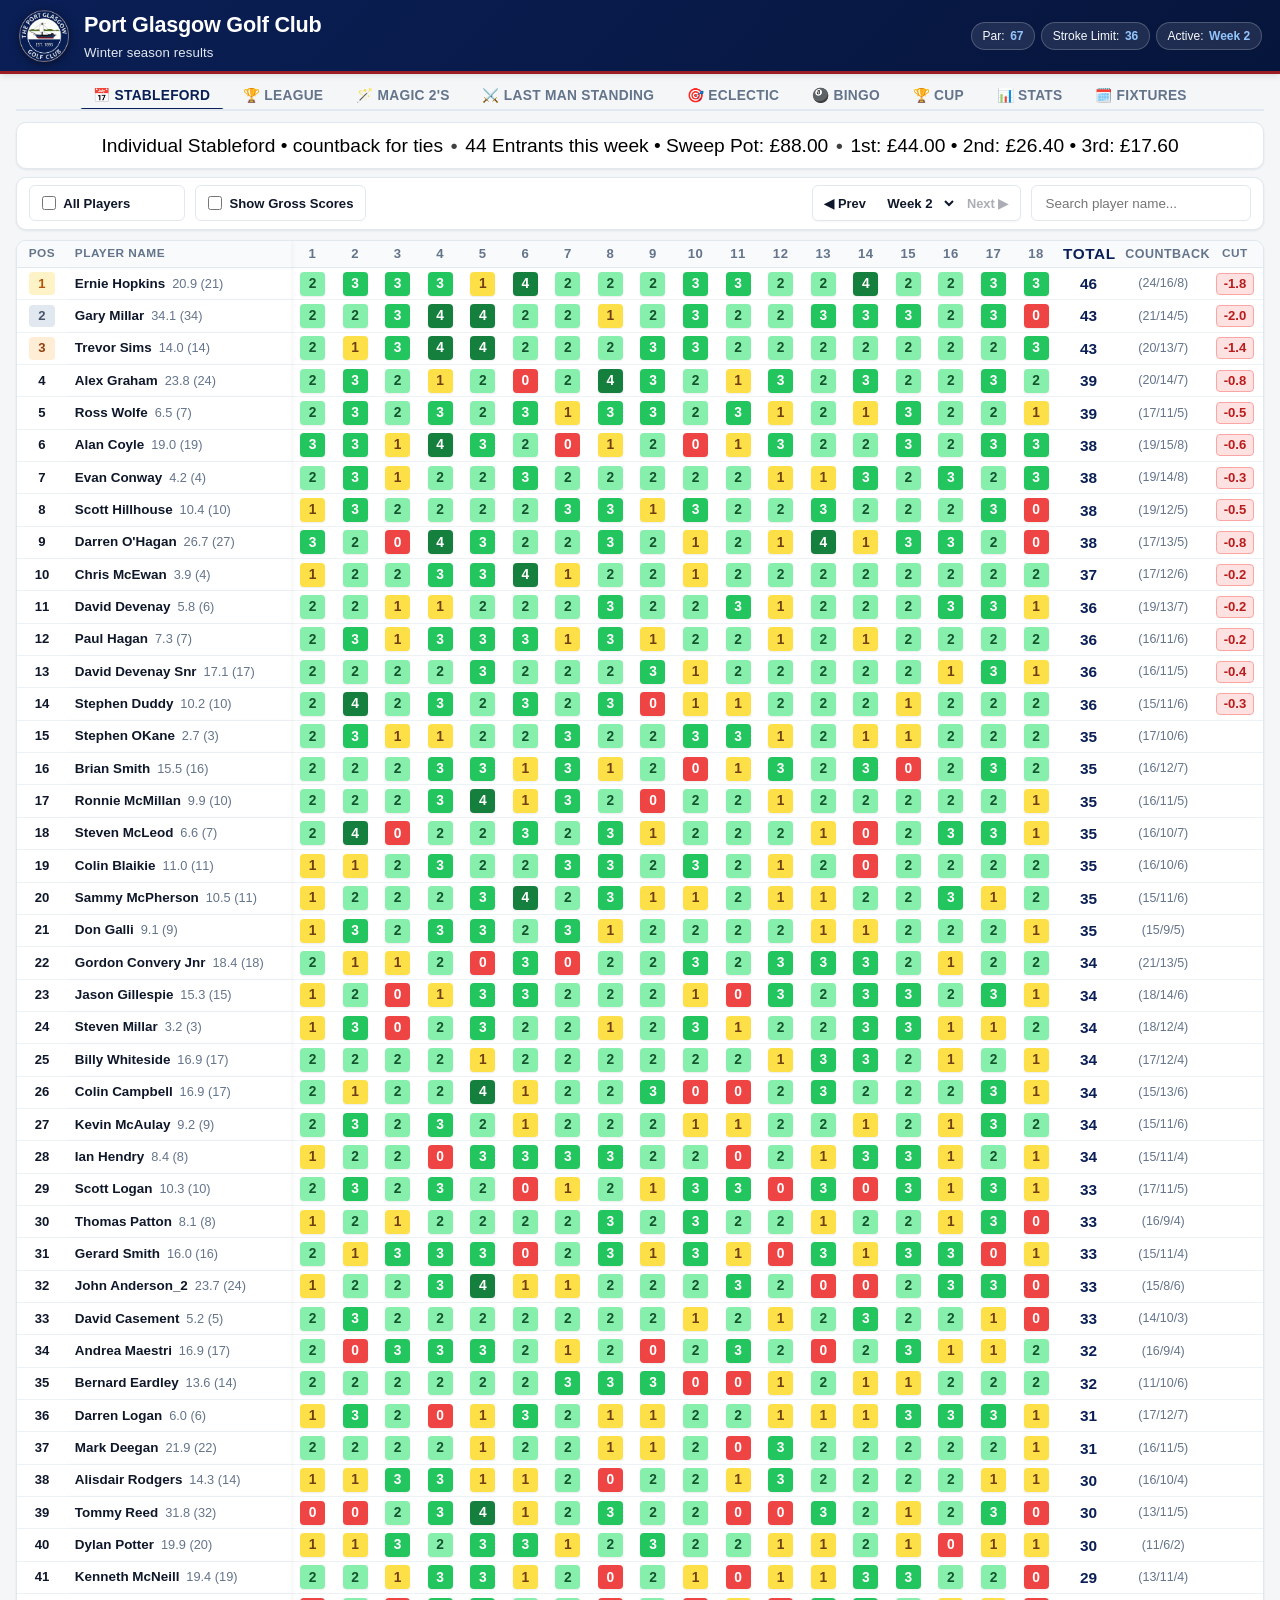
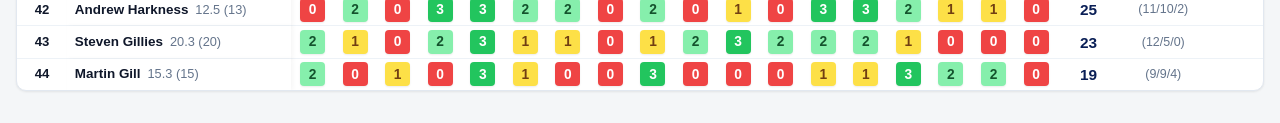
==== commit 4e14bd11: "Schedule and enable the Cup from week 3 Map nine group rounds to season weeks 3–11 and update knocko" ====
--- a/index.html
+++ b/index.html
@@ -50,7 +50,7 @@
         <option value="tab-magic2s">🪄 MAGIC 2'S</option>
         <option value="tab-lastman">⚔️ LAST MAN STANDING</option>
         <option value="tab-parbingo">🎱 BINGO</option>
-        <option value="tab-cup" id="opt-tab-cup" style="display: none;">🏆 WINTER CUP</option>
+        <option value="tab-cup" id="opt-tab-cup" style="display: none;">🏆 CUP</option>
         <option value="tab-stats" id="opt-tab-stats">📊 STATS</option>
         <option value="tab-fixtures" id="opt-tab-fixtures">🗓️ FIXTURES</option>
       </select>
@@ -77,7 +77,7 @@
         🎱 BINGO
       </button>
       <button class="tab-btn" data-tab="tab-cup" id="btn-tab-cup">
-        🏆 WINTER CUP
+        🏆 CUP
       </button>
       <button class="tab-btn" data-tab="tab-stats" id="btn-tab-stats">
         📊 STATS
@@ -517,7 +517,7 @@
       </div>
     </section>
 
-    <!-- Tab: Winter Cup -->
+    <!-- Tab: Cup -->
     <section id="tab-cup" class="view-panel">
       <!-- Info Bar (Spans full page width) -->
       <div class="panel-info-bar">
--- a/style.css
+++ b/style.css
@@ -4446,14 +4446,26 @@
 }
 
 .cup-seed-badge {
-  display: inline-block;
-  font-size: 0.65rem;
+  display: inline-flex;
+  align-items: center;
+  justify-content: center;
+  font-size: 0.68rem;
   font-weight: 800;
+  min-width: 26px;
   padding: 1px 4px;
   border-radius: 3px;
   background: #e2e8f0;
   color: #334155;
   margin-right: 4px;
+  flex-shrink: 0;
+  line-height: 1.2;
+}
+
+.cup-pot-col,
+th.cup-pot-col,
+td.cup-pot-col {
+  white-space: nowrap;
+  min-width: 95px;
 }
 
 .cup-pot-tag {
@@ -4481,8 +4493,9 @@
 /* Pots & Seedings Grid */
 .cup-pots-grid {
   display: grid;
-  grid-template-columns: repeat(auto-fit, minmax(210px, 1fr));
-  gap: 1rem;
+  grid-template-columns: repeat(5, minmax(0, 1fr));
+  gap: 0.85rem;
+  width: 100%;
   margin-top: 0.5rem;
 }
 
@@ -4492,6 +4505,9 @@
   border-radius: var(--radius-sm);
   padding: 0.85rem;
   box-shadow: 0 1px 3px rgba(0,0,0,0.04);
+  min-width: 0;
+  display: flex;
+  flex-direction: column;
 }
 
 .cup-pot-header {
@@ -4501,35 +4517,65 @@
 }
 
 .cup-pot-title {
-  font-size: 0.95rem;
+  font-size: 0.92rem;
   font-weight: 800;
   color: var(--text-main);
   margin: 0 0 0.2rem 0;
+  white-space: nowrap;
+  overflow: hidden;
+  text-overflow: ellipsis;
 }
 
 .cup-pot-subtitle {
   font-size: 0.74rem;
   color: var(--text-muted);
   margin: 0;
+  white-space: nowrap;
+  overflow: hidden;
+  text-overflow: ellipsis;
 }
 
 .cup-pot-list {
   list-style: none;
   padding: 0;
   margin: 0;
+  flex: 1;
 }
 
 .cup-pot-item {
   display: flex;
   align-items: center;
   justify-content: space-between;
-  padding: 0.3rem 0;
+  gap: 0.35rem;
+  padding: 0.35rem 0.2rem;
   font-size: 0.82rem;
   border-bottom: 1px solid rgba(0,0,0,0.04);
 }
 
 .cup-pot-item:last-child {
   border-bottom: none;
+}
+
+.cup-pot-player {
+  display: flex;
+  align-items: center;
+  gap: 0.35rem;
+  min-width: 0;
+  flex: 1 1 auto;
+}
+
+.cup-pot-player .player-name {
+  font-weight: 600;
+  white-space: nowrap;
+  overflow: hidden;
+  text-overflow: ellipsis;
+  min-width: 0;
+}
+
+.cup-pot-item .player-hci {
+  flex-shrink: 0;
+  white-space: nowrap;
+  font-size: 0.76rem;
 }
 
 .cup-reserve-box {
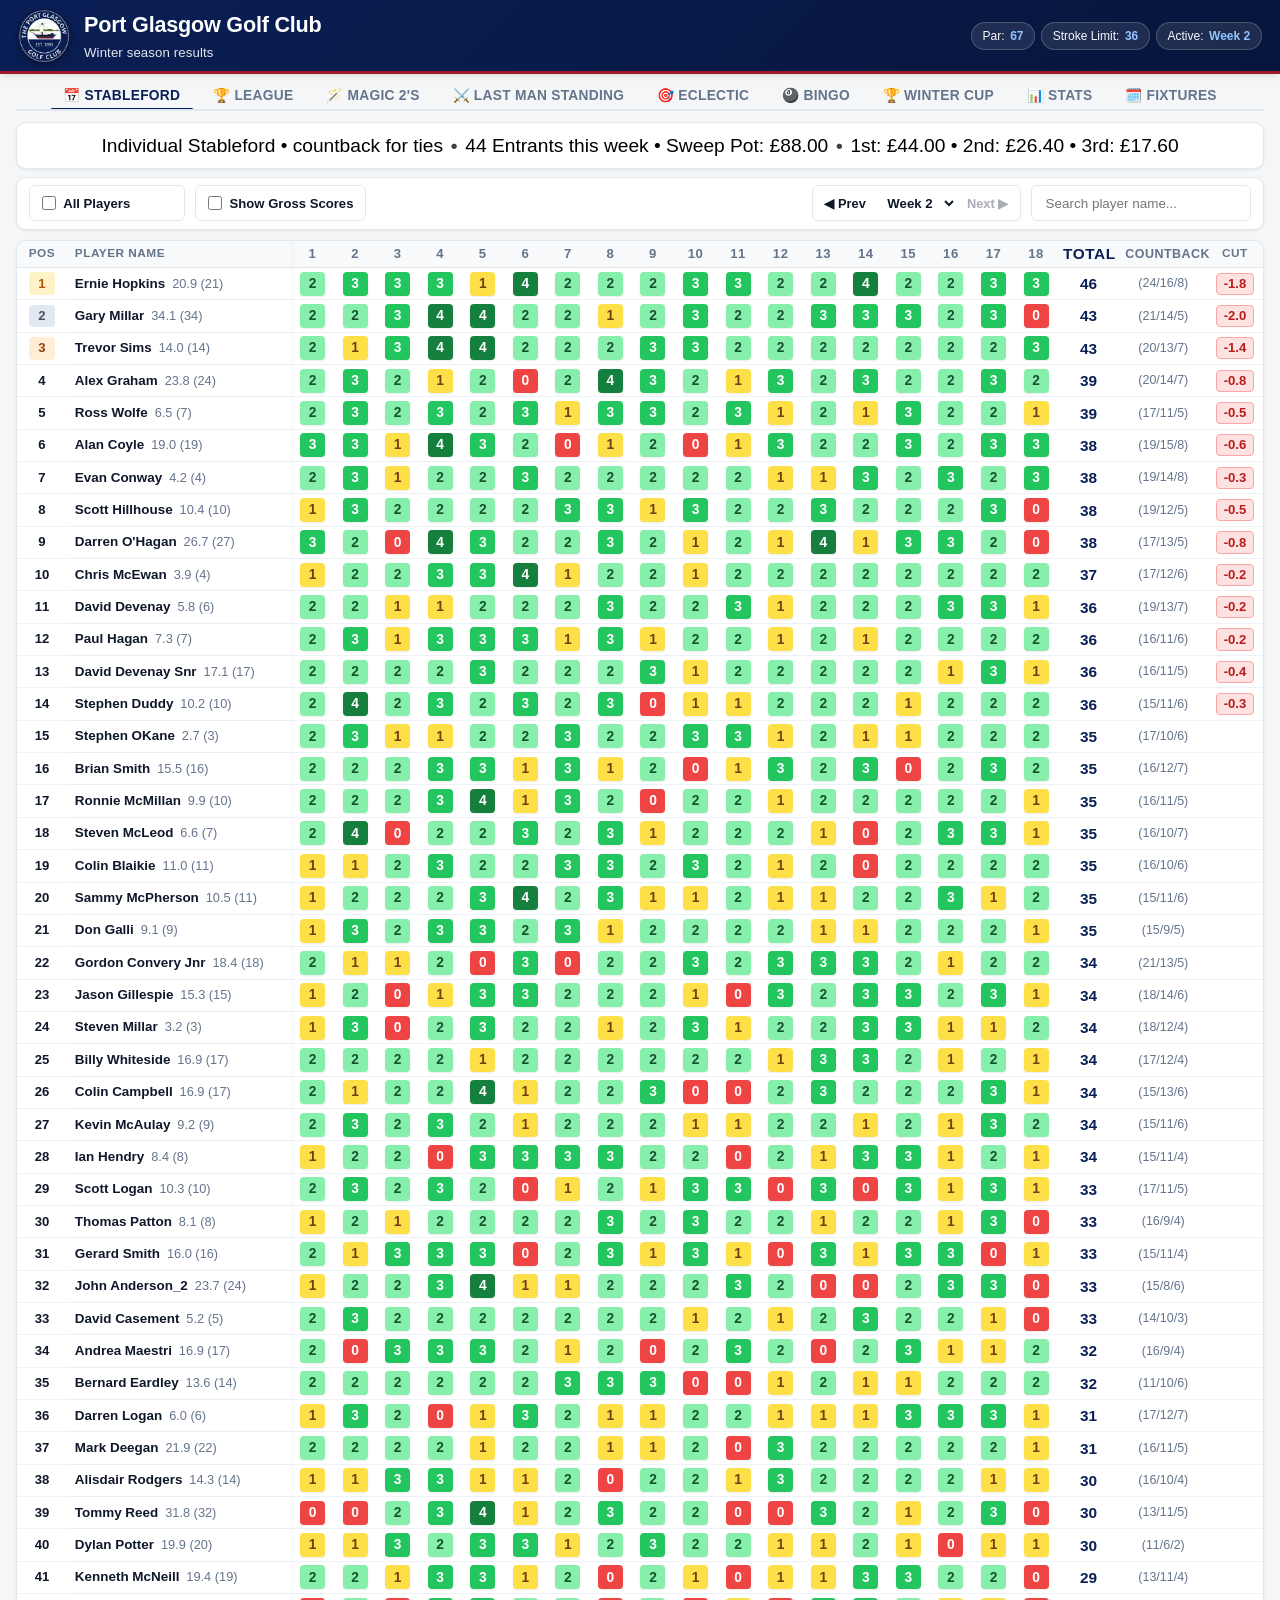
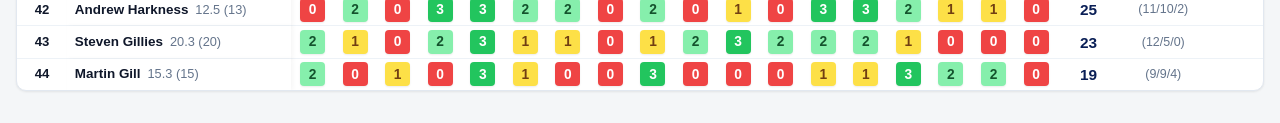
==== commit 293ba10e: "Show Winter Cup tab on desktop and mobile Update the competition info text and refresh asset cache v" ====
--- a/index.html
+++ b/index.html
@@ -7,7 +7,7 @@
   <meta http-equiv="Pragma" content="no-cache">
   <meta http-equiv="Expires" content="0">
   <title>Port Glasgow Golf Club - Winter Season Results</title>
-  <link rel="stylesheet" href="style.css?v=20261107_fixtures_tab">
+  <link rel="stylesheet" href="style.css?v=202611081757">
   <link rel="icon" type="image/png" href="image/pggc_logo.png">
 </head>
 <body>
@@ -719,7 +719,7 @@
 
   </main>
 
-  <script src="data/data.js?v=20261107_fixtures_tab"></script>
-  <script src="app.js?v=20261107_fixtures_tab"></script>
+  <script src="data/data.js?v=202611081757"></script>
+  <script src="app.js?v=202611081757"></script>
 </body>
 </html>
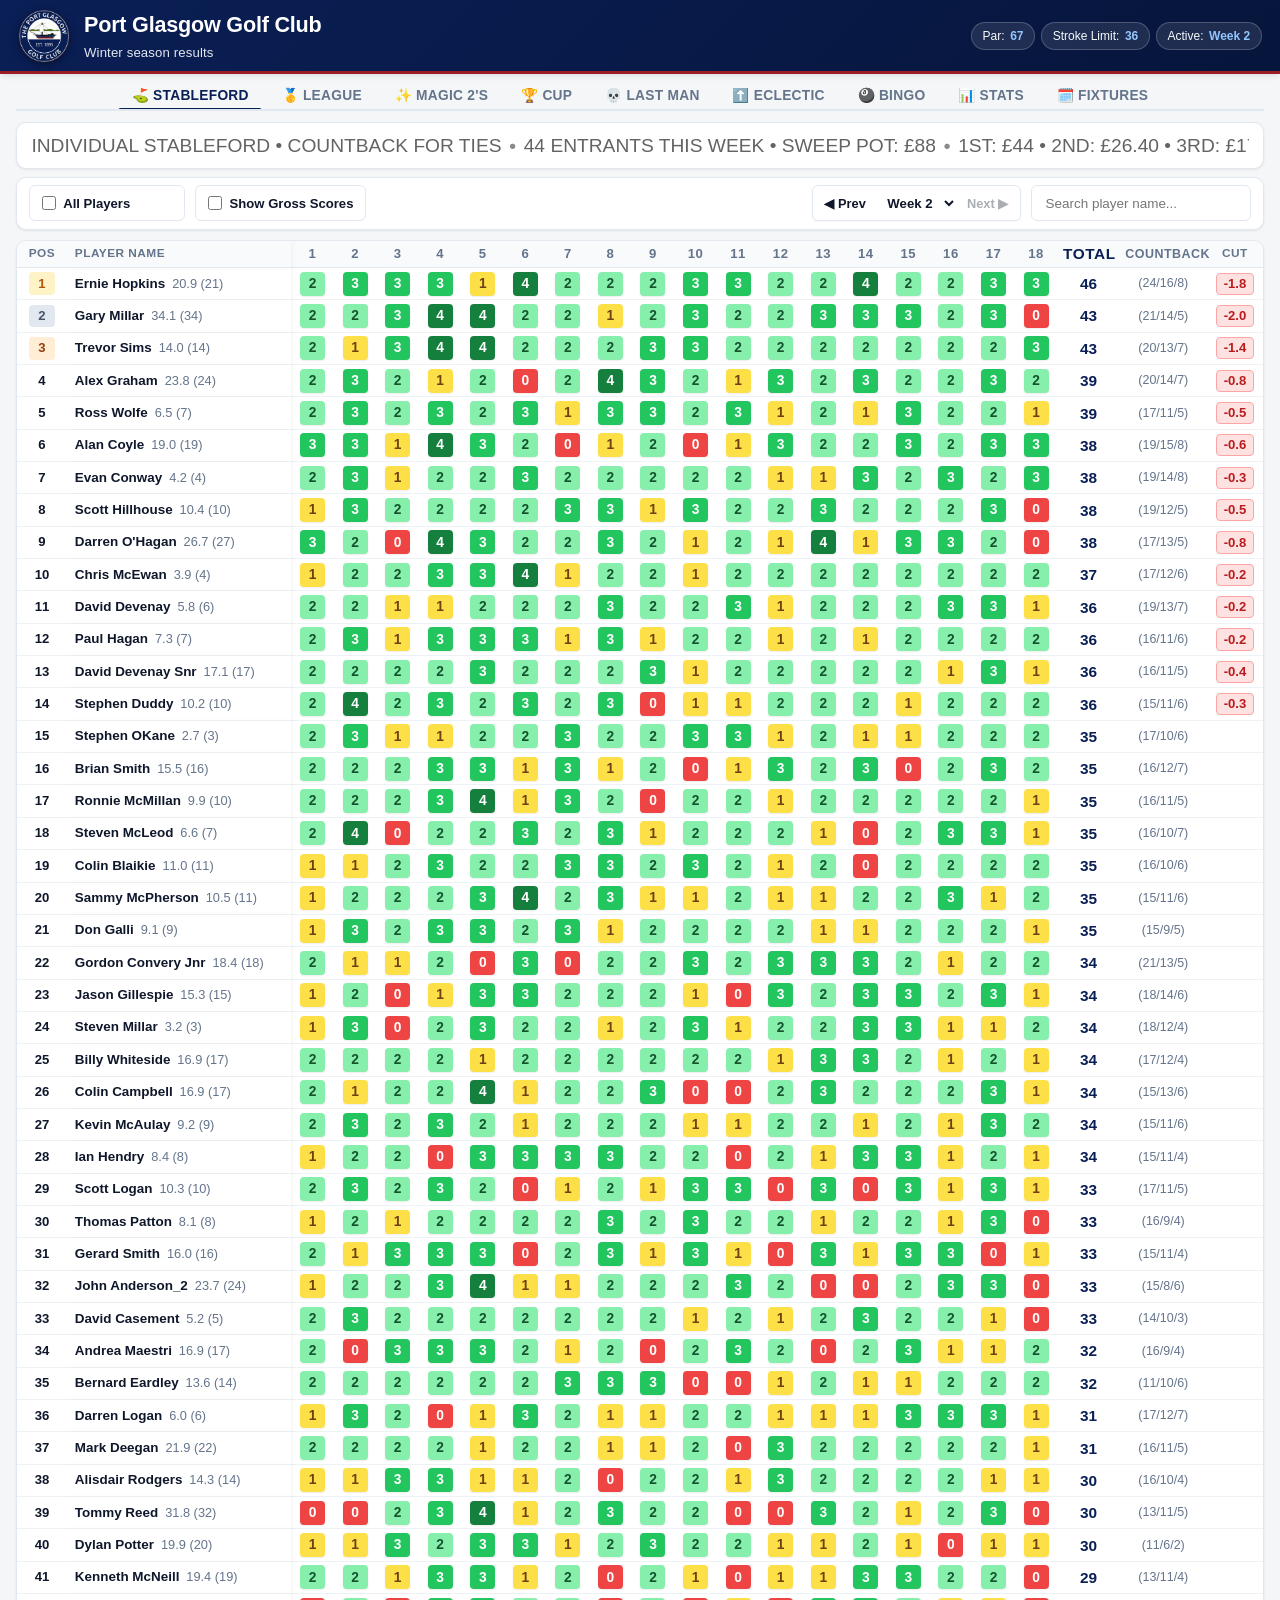
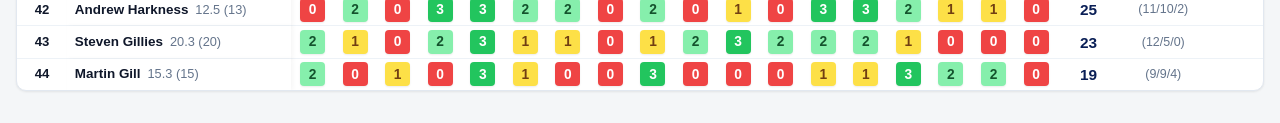
==== commit 0d3e024f: "Update handicaps and competition views Apply configurable ad-hoc handicap cuts and show active and u" ====
--- a/index.html
+++ b/index.html
@@ -7,7 +7,7 @@
   <meta http-equiv="Pragma" content="no-cache">
   <meta http-equiv="Expires" content="0">
   <title>Port Glasgow Golf Club - Winter Season Results</title>
-  <link rel="stylesheet" href="style.css?v=202611081757">
+  <link rel="stylesheet" href="style.css?v=202611090313">
   <link rel="icon" type="image/png" href="image/pggc_logo.png">
 </head>
 <body>
@@ -210,6 +210,7 @@
                 <th class="text-center rounds-col sortable-th" data-sort="round" style="width: 6%;" title="Click to sort by Rounds Played"><span class="th-full">Rounds</span><span class="th-short">Rounds</span><span class="sort-icon"></span></th>
                 <th class="text-center avg-col col-desktop-only sortable-th" data-sort="avg" style="width: 6%;" title="Click to sort by Average points (Sum of all rounds played / Rounds played)"><span class="th-full">Average</span><span class="th-short">Avg</span><span class="sort-icon"></span></th>
                 <th class="text-center money-col col-desktop-only sortable-th" data-sort="money" style="width: 8%;" title="Click to sort by Prize Money Won"><span class="th-full">Money Won</span><span class="th-short">Won</span><span class="sort-icon"></span></th>
+                <th class="text-center total-score-col sortable-th" data-sort="total" style="width: 7%;" title="Click to sort by Total Score"><span class="th-full">Total</span><span class="th-short">Total</span><span class="sort-icon"></span></th>
                 <th class="text-center score-col" style="width: 4.4%;" title="1st best score">1</th>
                 <th class="text-center score-col" style="width: 4.4%;" title="2nd best score">2</th>
                 <th class="text-center score-col" style="width: 4.4%;" title="3rd best score">3</th>
@@ -220,7 +221,6 @@
                 <th class="text-center score-col" style="width: 4.4%;" title="8th best score">8</th>
                 <th class="text-center score-col" style="width: 4.4%;" title="9th best score">9</th>
                 <th class="text-center score-col" style="width: 4.4%;" title="10th best score">10</th>
-                <th class="text-center total-score-col sortable-th" data-sort="total" style="width: 7%;" title="Click to sort by Total Score"><span class="th-full">Total</span><span class="th-short">Total</span><span class="sort-icon"></span></th>
                 <th class="text-center hilo-col col-mobile-only" title="Best score / 10th best score (Drop score)">Hi/Lo</th>
               </tr>
             </thead>
@@ -314,7 +314,17 @@
         <p id="magic2s-subtitle" class="panel-info-text">Score a gross 2 on randomly selected par 3s • a 2 on any par 4/5 also qualifies Prize roll over • Open to league members only • Weekly Prize Pot: {Prize Pot}</p>
       </div>
 
-      <!-- Controls Bar (Week nav, search, options on separate line below) -->
+      <!-- Drawn Holes & Prize Pot Callout Banner -->
+      <div id="magic2s-draw-card" class="magic2s-banner">
+        <!-- Rendered dynamically -->
+      </div>
+
+      <!-- Magic 2's Financial & Entrant Breakdown Metric Cards -->
+      <div id="magic2s-metrics-card" class="magic2s-stats-grid">
+        <!-- Rendered dynamically -->
+      </div>
+
+      <!-- Controls Bar (Week nav, search, options directly above table) -->
       <div class="panel-controls-bar">
         <div class="panel-nav-group">
           <div class="week-nav-group">
@@ -328,16 +338,6 @@
         <div class="panel-search-group">
           <input type="text" id="magic2s-search" class="search-input" placeholder="Search player name...">
         </div>
-      </div>
-
-      <!-- Drawn Holes & Prize Pot Callout Banner -->
-      <div id="magic2s-draw-card" class="magic2s-banner">
-        <!-- Rendered dynamically -->
-      </div>
-
-      <!-- Magic 2's Financial & Entrant Breakdown Metric Cards -->
-      <div id="magic2s-metrics-card" class="magic2s-stats-grid">
-        <!-- Rendered dynamically -->
       </div>
 
       <!-- Weekly Magic 2's Table -->
@@ -368,22 +368,6 @@
         <p id="lastman-subtitle" class="panel-info-text">Score 1 point on hole {weeks active hole} to proceed • {X of 50} Players Still Standing after week {active week} • Next hole is {next week}</p>
       </div>
 
-      <!-- Controls Bar (Week nav, search, options on separate line below) -->
-      <div class="panel-controls-bar">
-        <div class="panel-nav-group">
-          <div class="week-nav-group">
-            <button type="button" id="btn-lastman-prev" class="week-nav-btn" title="View previous week">◀ Prev</button>
-            <select id="lastman-week-select" class="select-control week-nav-select" title="Jump to specific week">
-              <!-- Dynamically populated -->
-            </select>
-            <button type="button" id="btn-lastman-next" class="week-nav-btn" title="View next week">Next ▶</button>
-          </div>
-        </div>
-        <div class="panel-search-group">
-          <input type="text" id="lastman-search" class="search-input" placeholder="Search player name...">
-        </div>
-      </div>
-
       <!-- Last Man Settings Bar -->
       <div class="lastman-settings-bar" id="lastman-settings-bar">
         <div class="lastman-settings-header">
@@ -440,6 +424,22 @@
       <!-- Last Man Summary Banner -->
       <div class="lastman-banner-card" id="lastman-banner">
         <!-- Rendered dynamically -->
+      </div>
+
+      <!-- Controls Bar (Week nav, search, options directly above table) -->
+      <div class="panel-controls-bar">
+        <div class="panel-nav-group">
+          <div class="week-nav-group">
+            <button type="button" id="btn-lastman-prev" class="week-nav-btn" title="View previous week">◀ Prev</button>
+            <select id="lastman-week-select" class="select-control week-nav-select" title="Jump to specific week">
+              <!-- Dynamically populated -->
+            </select>
+            <button type="button" id="btn-lastman-next" class="week-nav-btn" title="View next week">Next ▶</button>
+          </div>
+        </div>
+        <div class="panel-search-group">
+          <input type="text" id="lastman-search" class="search-input" placeholder="Search player name...">
+        </div>
       </div>
 
       <!-- Last Man Table -->
@@ -466,7 +466,12 @@
         <p id="parbingo-subtitle" class="panel-info-text">First player to record a net birdie score on every hole wins</p>
       </div>
 
-      <!-- Controls Bar (Week nav, search, options on separate line below) -->
+      <!-- Winner / Progress Callout Banner -->
+      <div id="parbingo-banner" class="parbingo-banner-card" style="display: none;">
+        <!-- Rendered dynamically -->
+      </div>
+
+      <!-- Controls Bar (Week nav, search, options directly above table) -->
       <div class="panel-controls-bar">
         <div class="panel-options-group">
           <div class="bingo-mode-toggle is-hidden" id="bingo-mode-toggle-group" style="display: none;" role="group" aria-label="Bingo Mode Selection">
@@ -493,11 +498,6 @@
         <div class="panel-search-group">
           <input type="text" id="parbingo-search" class="search-input" placeholder="Search player name...">
         </div>
-      </div>
-
-      <!-- Winner / Progress Callout Banner -->
-      <div id="parbingo-banner" class="parbingo-banner-card" style="display: none;">
-        <!-- Rendered dynamically -->
       </div>
 
       <!-- Par Bingo Table -->
@@ -627,7 +627,12 @@
         <p id="stats-subtitle" class="panel-info-text">Course hole statistics and scoring averages across all competition round</p>
       </div>
 
-      <!-- Controls Bar (Week nav, search, options on separate line below) -->
+      <!-- Top Summary Metric Cards -->
+      <div class="stats-grid" id="stats-metrics-grid">
+        <!-- Rendered dynamically -->
+      </div>
+
+      <!-- Controls Bar (Week nav, search, options directly above table) -->
       <div class="panel-controls-bar">
         <div class="panel-options-group">
           <div class="filter-group">
@@ -637,11 +642,6 @@
             </select>
           </div>
         </div>
-      </div>
-
-      <!-- Top Summary Metric Cards -->
-      <div class="stats-grid" id="stats-metrics-grid">
-        <!-- Rendered dynamically -->
       </div>
 
       <!-- Hole Statistics Data Table -->
@@ -719,7 +719,7 @@
 
   </main>
 
-  <script src="data/data.js?v=202611081757"></script>
-  <script src="app.js?v=202611081757"></script>
+  <script src="data/data.js?v=202611090313"></script>
+  <script src="app.js?v=202611090313"></script>
 </body>
 </html>
--- a/style.css
+++ b/style.css
@@ -1208,6 +1208,16 @@
   text-align: center;
 }
 
+/* Last Man Standing Desktop Column Balancing */
+#lastman-table .sticky-col-name,
+#lastman-table th.player-name-col,
+#lastman-table td.player-name-cell {
+  width: 260px !important;
+  min-width: 240px !important;
+  max-width: none !important;
+  white-space: nowrap;
+}
+
 /* Standardized Table Column Utilities - Maximized Real Estate */
 .data-table th.hole-col,
 .data-table td.hole-col {
@@ -2807,11 +2817,23 @@
   border: 1.5px solid #22c55e;
 }
 
-.bingo-hit.gross-2 {
-  background: #fef08a;
-  color: #854d0e;
-  border: 1.5px solid #facc15;
-  box-shadow: 0 0 4px rgba(250, 204, 21, 0.45);
+.bingo-hit.gross-2,
+.bingo-hit.gross-birdie {
+  background: #fef08a !important;
+  color: #854d0e !important;
+  border: 1.5px solid #eab308 !important;
+  box-shadow: 0 0 4px rgba(234, 179, 8, 0.45) !important;
+}
+
+.bingo-card-item.bingo-card-birdie {
+  border-color: #facc15 !important;
+  background: #fefce8 !important;
+}
+
+.bingo-card-item.bingo-card-birdie .bingo-hit {
+  background: #fef08a !important;
+  color: #854d0e !important;
+  border-color: #eab308 !important;
 }
 
 .bingo-miss {
@@ -3648,8 +3670,12 @@
   }
 
   /* 5. Last Man: Name (62%), Status (38%) — Pos column removed */
-  #lastman-table th:nth-child(1), #lastman-table td:nth-child(1) { width: 62% !important; }
-  #lastman-table th.lastman-status-col, #lastman-table td.lastman-status-col { width: 38% !important; }
+  #lastman-table th:nth-child(1), #lastman-table td:nth-child(1) { width: 62% !important; min-width: 0 !important; }
+  #lastman-table th.lastman-status-col, #lastman-table td.lastman-status-col {
+    width: 38% !important;
+    text-align: right !important;
+    padding-right: 0.75rem !important;
+  }
 
   /* 6. Bingo: Pos (14%), Name (54%), Status (32%) */
   #parbingo-table th:nth-child(1), #parbingo-table td:nth-child(1) { width: 14% !important; }
@@ -5238,9 +5264,52 @@
   background-color: #f0fdf4 !important;
 }
 
+.fixture-name-wrapper {
+  display: flex;
+  align-items: center;
+  flex-wrap: wrap;
+  gap: 0.4rem;
+}
+
 .fixture-name {
   font-weight: 600;
   color: var(--text-primary);
+}
+
+.fixture-cup-tag {
+  display: inline-flex;
+  align-items: center;
+  gap: 4px;
+  font-size: 0.72rem;
+  font-weight: 700;
+  color: #854d0e;
+  background: #fef9c3;
+  border: 1px solid #fde047;
+  padding: 0.12rem 0.5rem;
+  border-radius: 9999px;
+  white-space: nowrap;
+  cursor: pointer;
+  transition: all 0.15s ease;
+  user-select: none;
+}
+
+.fixture-cup-tag:hover {
+  background: #fef08a;
+  border-color: #eab308;
+  box-shadow: 0 1px 3px rgba(234, 179, 8, 0.25);
+  transform: translateY(-1px);
+}
+
+.fixture-cup-tag.cup-knockout {
+  background: #fef2f2;
+  color: #991b1b;
+  border-color: #fecaca;
+}
+
+.fixture-cup-tag.cup-knockout:hover {
+  background: #fee2e2;
+  border-color: #f87171;
+  box-shadow: 0 1px 3px rgba(239, 68, 68, 0.2);
 }
 
 .fixture-date {
@@ -5392,7 +5461,14 @@
     color: var(--text-color, #0f172a) !important;
     display: inline-flex !important;
     align-items: center !important;
+    flex-wrap: wrap !important;
+    gap: 0.35rem !important;
     line-height: 1.25 !important;
+  }
+
+  #fixtures-table .fixture-cup-tag {
+    font-size: 0.68rem !important;
+    padding: 0.08rem 0.35rem !important;
   }
 
   /* Hidden on Mobile */
